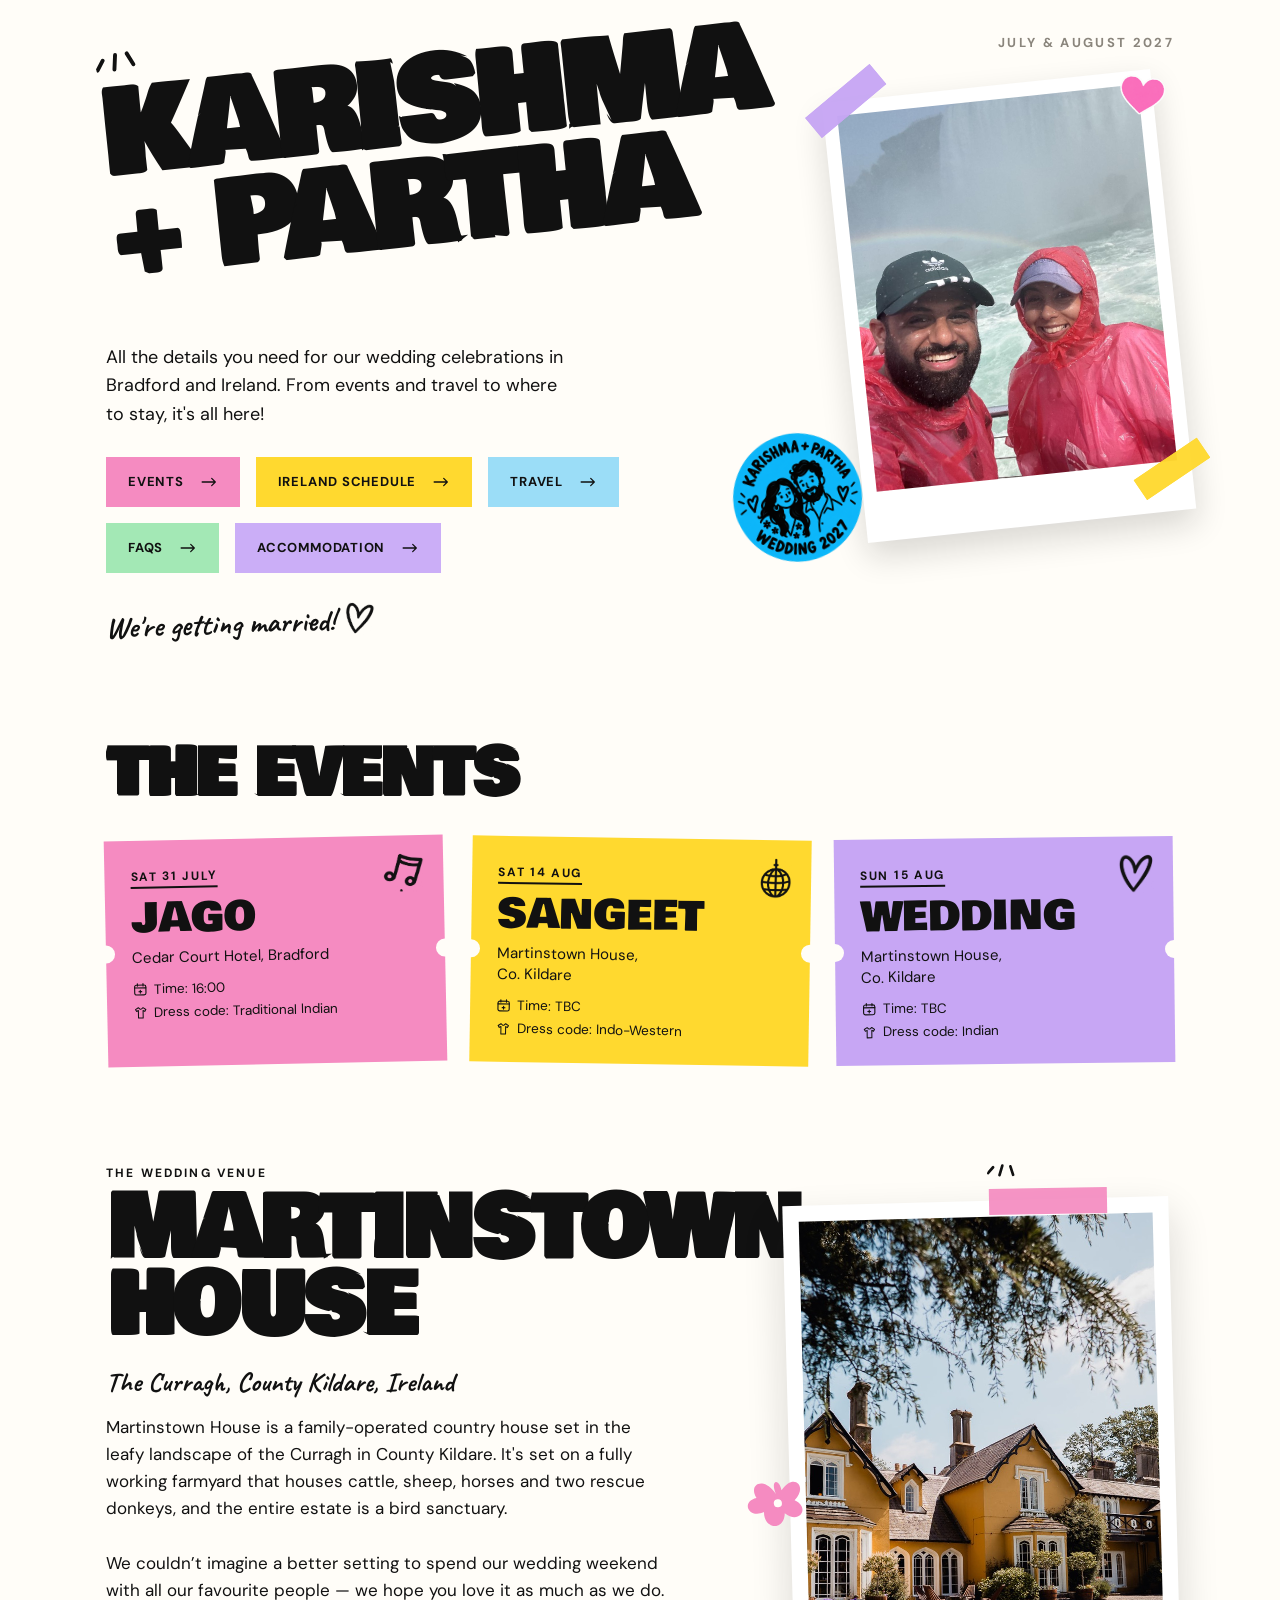
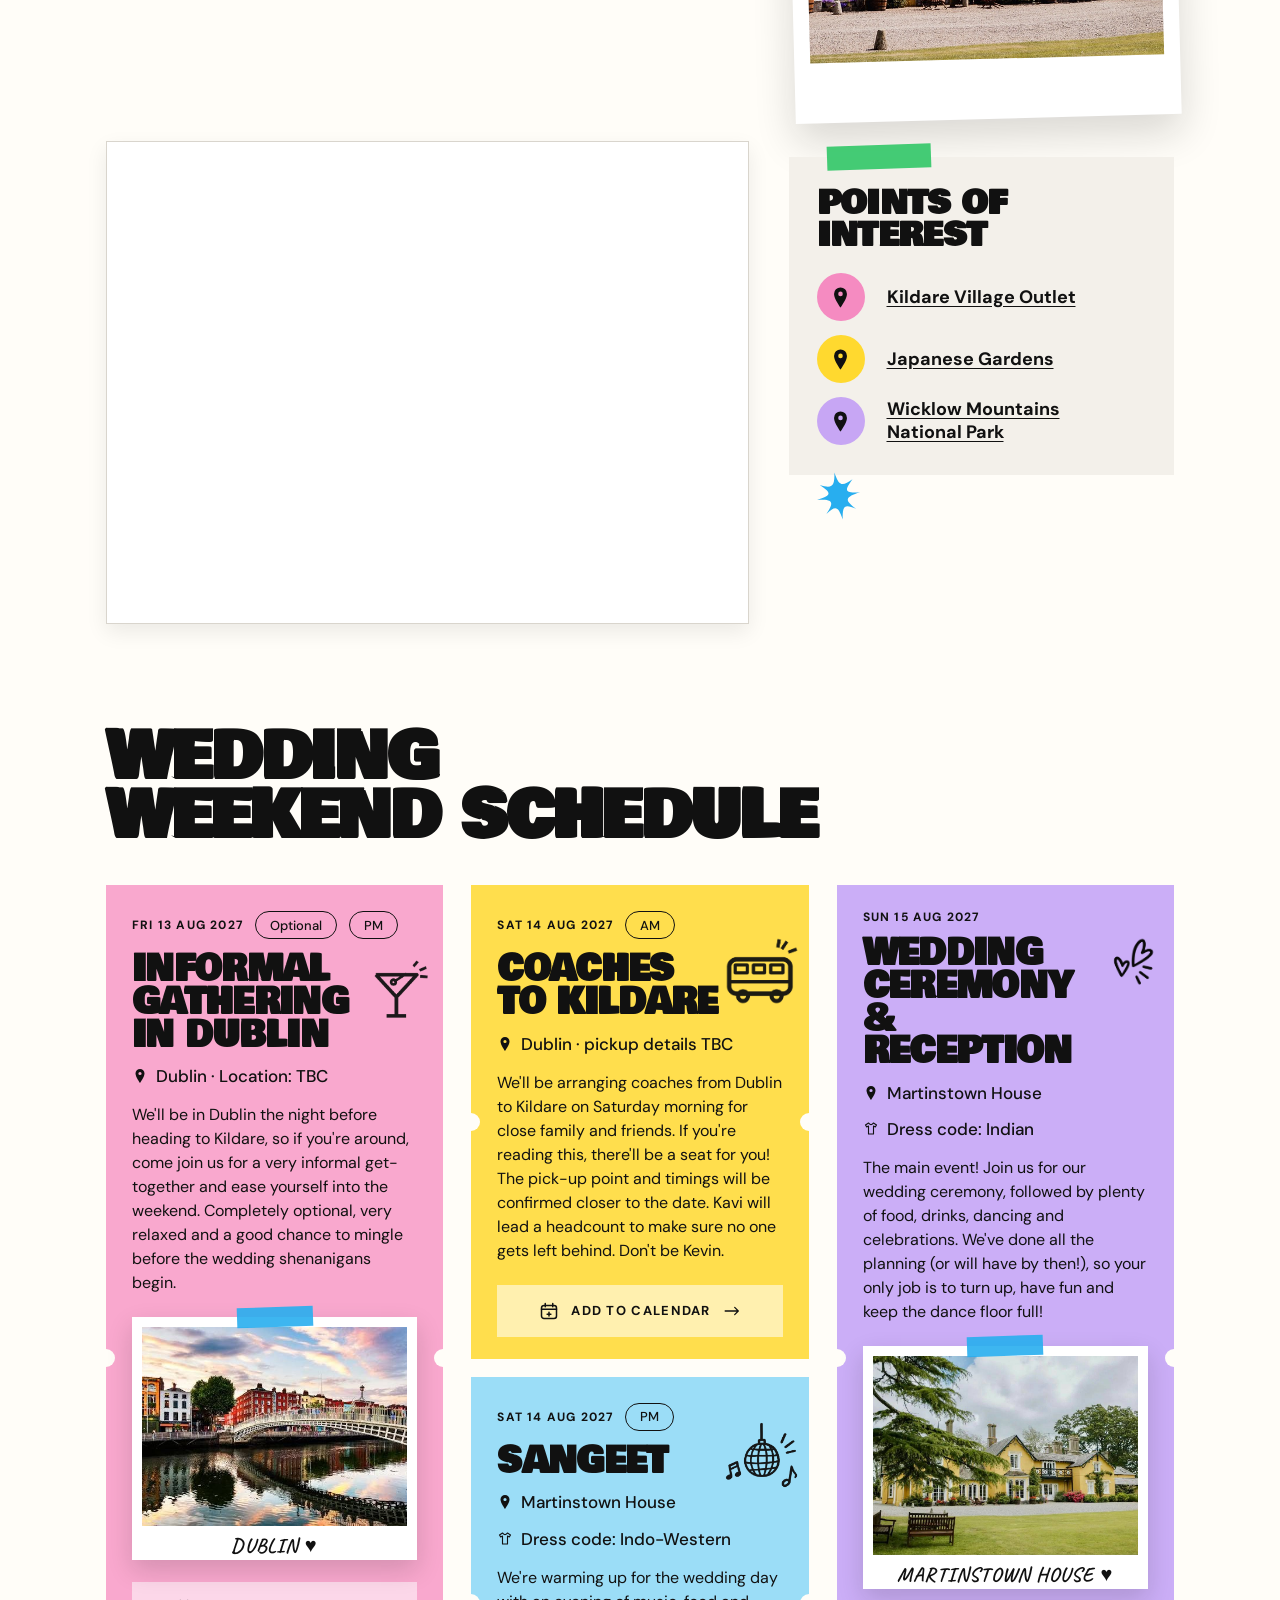
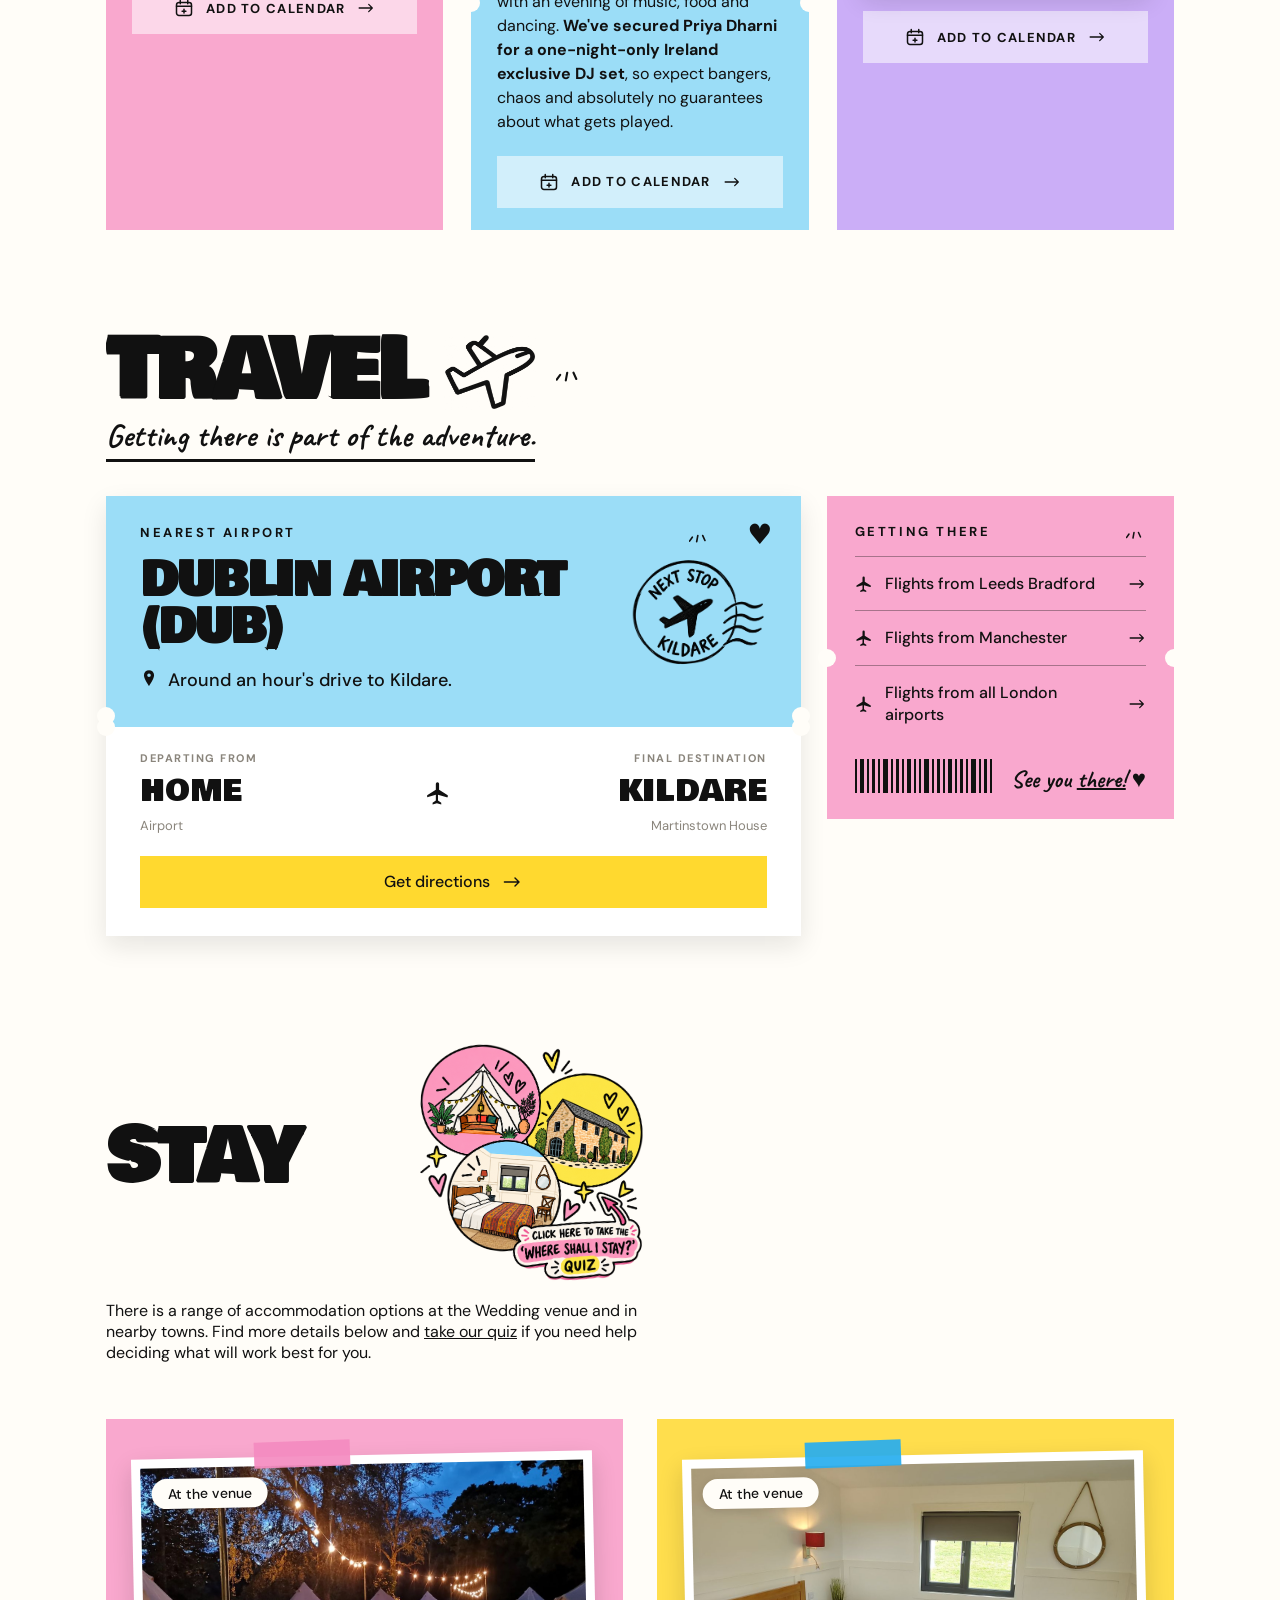
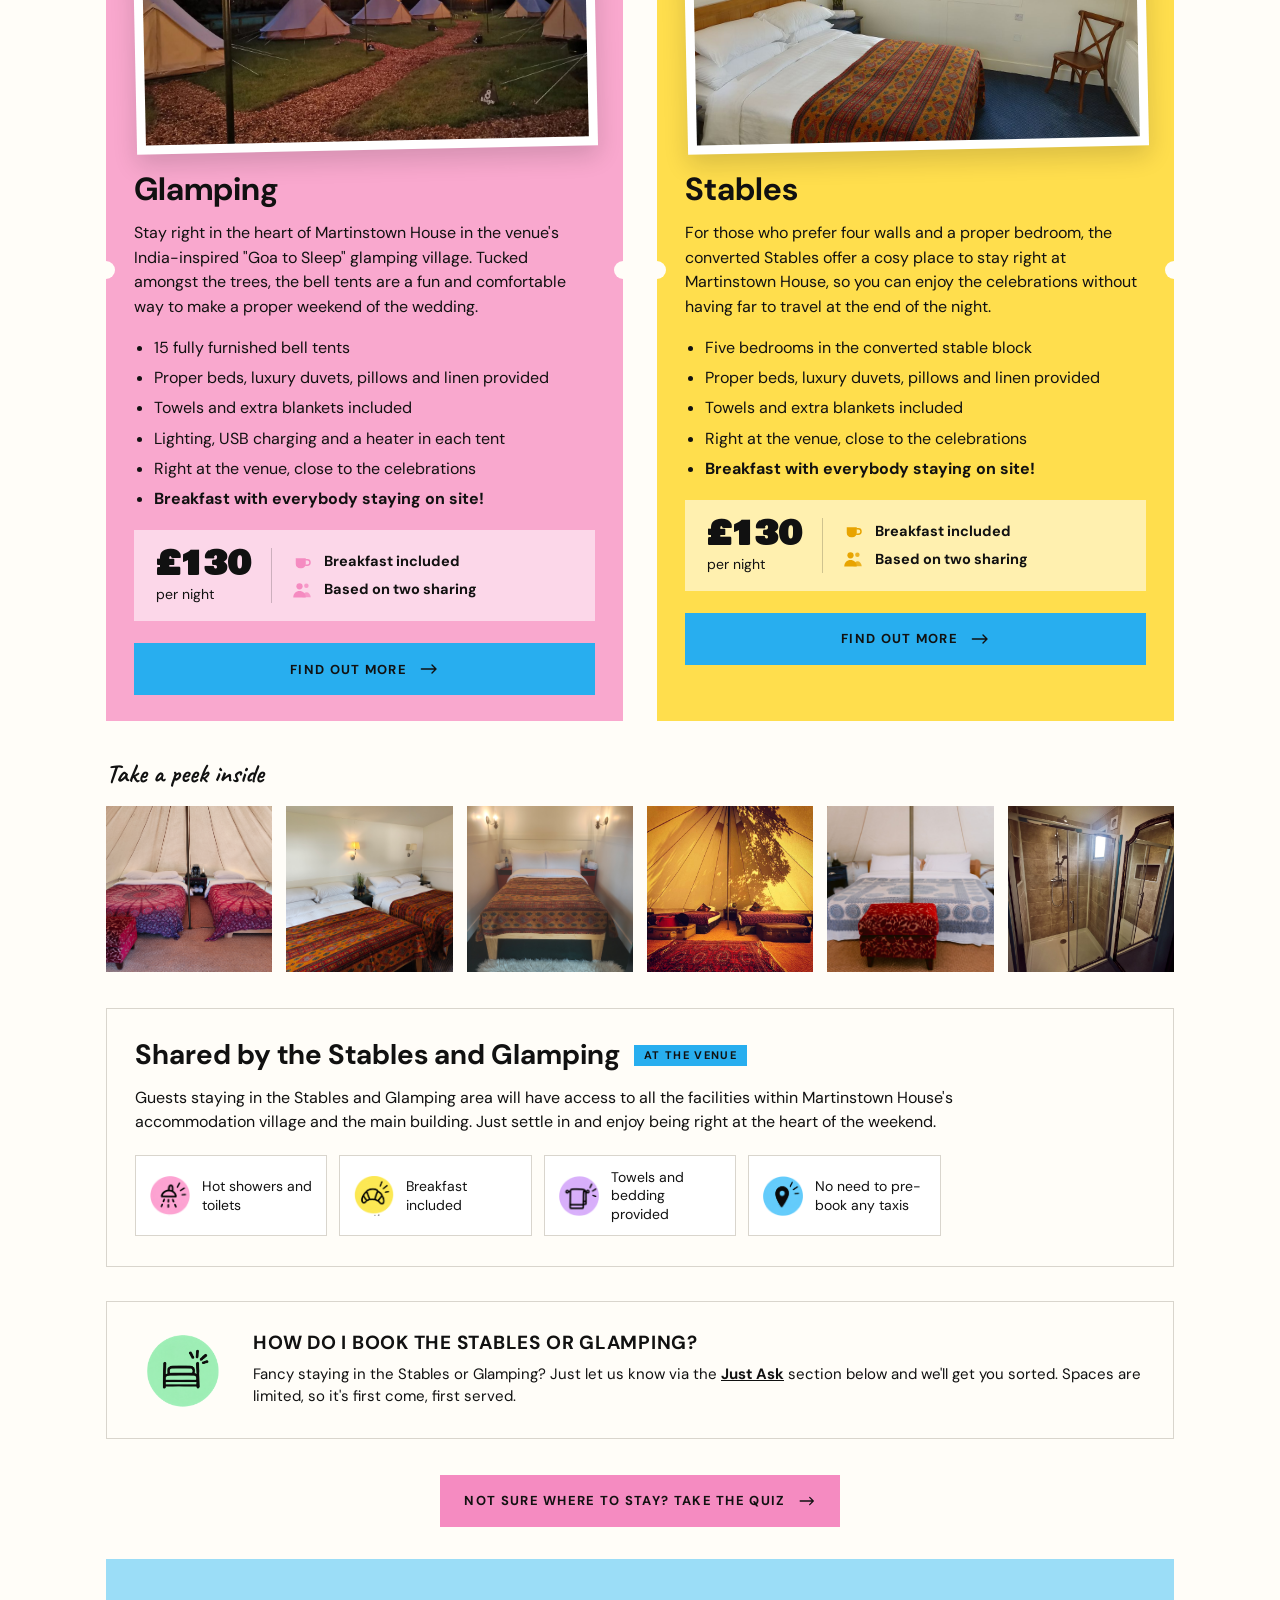
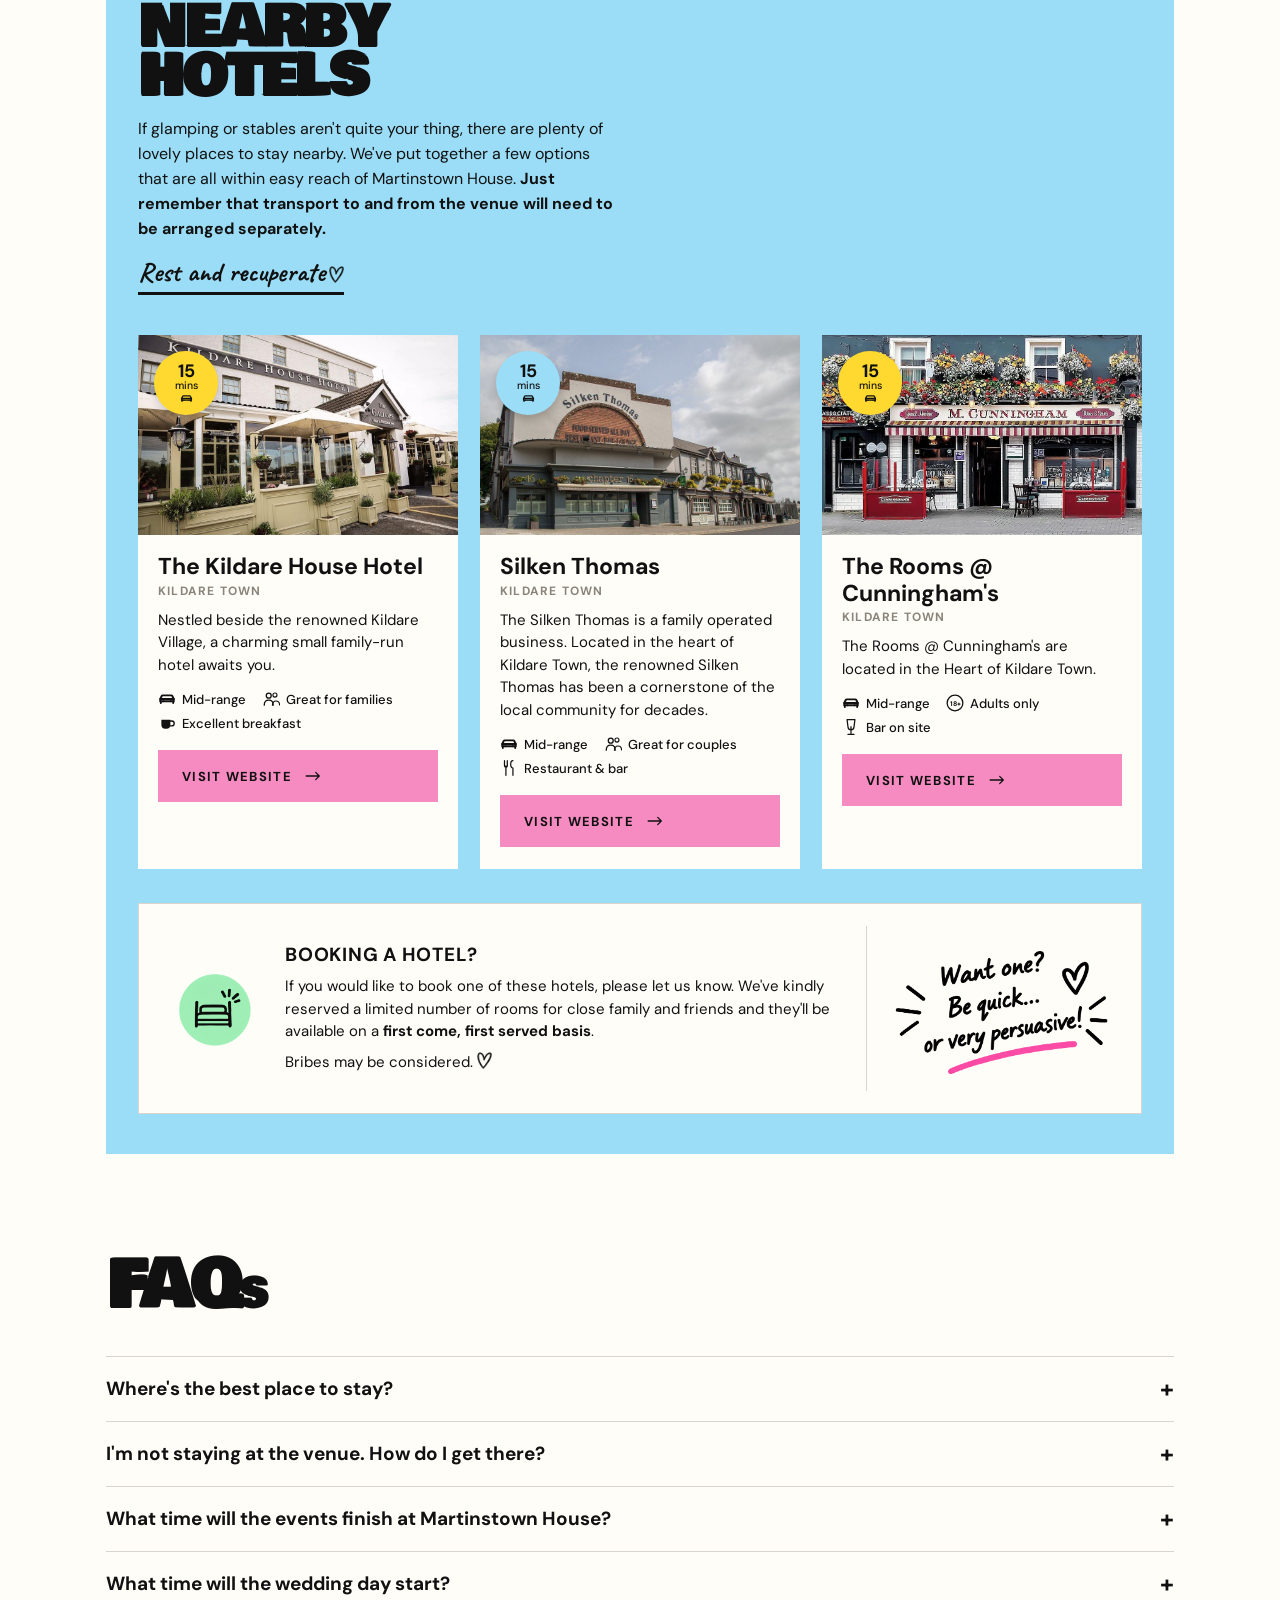
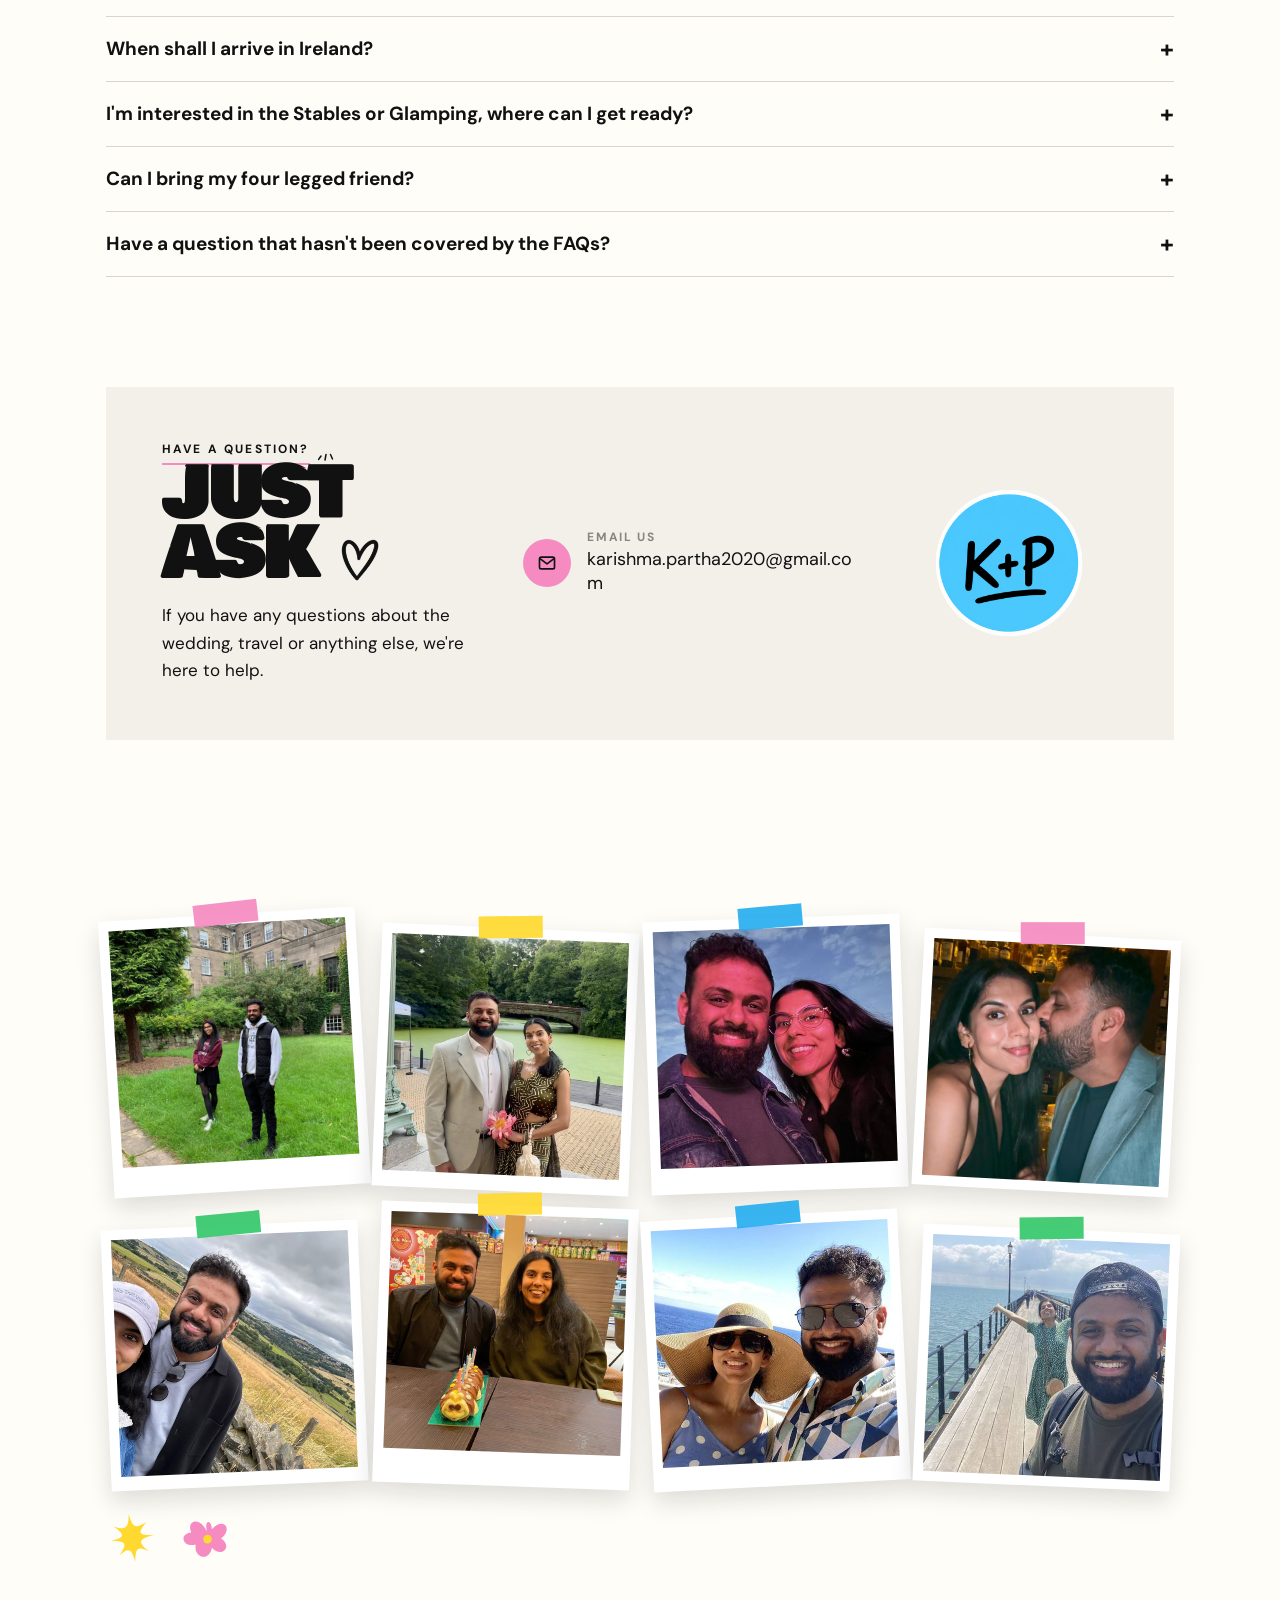
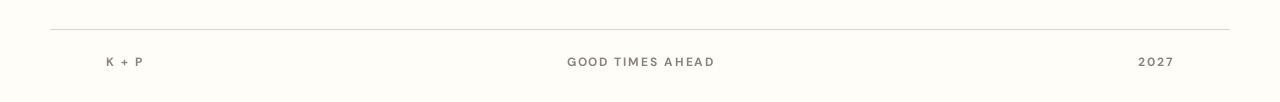
==== index.html @ d61ad1bf "Enlarge back-to-top button Co-Authored-By: Claude Sonnet 5 <noreply@anthropic.com> Claude-Session: h" ====
<!DOCTYPE html>
<html lang="en">
<head>
<meta charset="utf-8">
<meta name="viewport" content="width=device-width, initial-scale=1">
<meta name="format-detection" content="telephone=no, date=no, address=no, email=no, url=no">
<title>Karishma + Partha — Wedding</title>
<meta name="description" content="All the details you need for our wedding celebrations in Bradford and Ireland. From events and travel to where to stay, it's all here!">
<meta property="og:type" content="website">
<meta property="og:url" content="https://karishmapartha.wedding/">
<meta property="og:title" content="Karishma + Partha — Wedding">
<meta property="og:description" content="All the details you need for our wedding celebrations in Bradford and Ireland. From events and travel to where to stay, it's all here!">
<meta property="og:image" content="https://karishmapartha.wedding/icons/couple-badge.png">
<meta name="twitter:card" content="summary_large_image">
<meta name="twitter:title" content="Karishma + Partha — Wedding">
<meta name="twitter:description" content="All the details you need for our wedding celebrations in Bradford and Ireland. From events and travel to where to stay, it's all here!">
<meta name="twitter:image" content="https://karishmapartha.wedding/icons/couple-badge.png">
<link rel="icon" href="icons/favicon.ico" sizes="any">
<link rel="icon" type="image/png" sizes="16x16" href="icons/favicon-16.png">
<link rel="icon" type="image/png" sizes="32x32" href="icons/favicon-32.png">
<link rel="icon" type="image/png" sizes="48x48" href="icons/favicon-48.png">
<link rel="icon" type="image/png" sizes="192x192" href="icons/favicon-192.png">
<link rel="apple-touch-icon" sizes="180x180" href="icons/apple-touch-icon.png">
<link rel="preconnect" href="https://fonts.googleapis.com">
<link rel="preconnect" href="https://fonts.gstatic.com" crossorigin>
<link href="https://fonts.googleapis.com/css2?family=Bowlby+One&family=DM+Sans:opsz,wght@9..40,400;9..40,500;9..40,700&family=Caveat:wght@600;700&display=swap" rel="stylesheet">
<link rel="stylesheet" href="styles.css?v=75">
</head>
<body>

<!-- reusable icon sprite -->
<svg style="position:absolute;width:0;height:0;overflow:hidden" aria-hidden="true">
  <symbol id="icon-arrow" viewBox="0 0 100 100">
    <path d="M12 50H84M65 30L85 50L65 70" fill="none" stroke="currentColor" stroke-width="7" stroke-linecap="round" stroke-linejoin="round"/>
  </symbol>
  <symbol id="icon-starburst" viewBox="0 0 100 100">
    <path d="M50 4C54 29 58 35 82 23C62 42 62 47 92 50C62 54 59 59 79 80C58 66 54 70 50 96C46 70 42 66 21 80C41 59 38 54 8 50C38 47 38 42 18 23C42 35 46 29 50 4Z" fill="currentColor"/>
  </symbol>
  <symbol id="icon-flower" viewBox="0 0 100 100">
    <path d="M50 38C36 9 11 18 21 40C-3 42 5 69 29 62C25 88 55 94 59 68C78 88 98 65 76 51C99 33 80 10 59 34C58 15 44 16 50 38Z" fill="currentColor"/>
  </symbol>
  <symbol id="icon-pin" viewBox="0 0 32 32">
    <path d="M16 2a9 9 0 0 0-9 9c0 6.6 9 19 9 19s9-12.4 9-19a9 9 0 0 0-9-9zm0 12.2a3.2 3.2 0 1 1 0-6.4 3.2 3.2 0 0 1 0 6.4z" fill="currentColor"/>
  </symbol>
  <symbol id="icon-calendar" viewBox="0 0 32 32">
    <rect x="4" y="7" width="24" height="21" rx="4" fill="none" stroke="currentColor" stroke-width="2.4" stroke-linecap="round"/>
    <path d="M4 13h24M10 4v5M22 4v5M16 18v6M13 21h6" fill="none" stroke="currentColor" stroke-width="2.4" stroke-linecap="round"/>
  </symbol>
  <symbol id="icon-plane-lines" viewBox="0 0 40 40">
    <path d="M6 24L1 31M16 21L14 32M25 21L29 30" fill="none" stroke="currentColor" stroke-width="3" stroke-linecap="round"/>
  </symbol>
  <symbol id="icon-plane-solid" viewBox="0 0 24 24">
    <path d="M21 16v-2l-8-5V3.5a1.5 1.5 0 0 0-3 0V9l-8 5v2l8-2.5V19l-3 2v1.5l4-1 4 1V21l-3-2v-5.5l8 2.5z" fill="currentColor"/>
  </symbol>
  <symbol id="icon-car" viewBox="0 0 32 32">
    <path d="M5 20v3M27 20v3" fill="none" stroke="#111" stroke-width="3.4" stroke-linecap="round"/>
    <path d="M4 20v-4l2.6-5.4A2 2 0 0 1 8.4 9.5h15.2a2 2 0 0 1 1.8 1.1L28 16v4z" fill="none" stroke="#111" stroke-width="3.4" stroke-linecap="round" stroke-linejoin="round"/>
    <path d="M4 16h24" fill="none" stroke="#111" stroke-width="3.4" stroke-linecap="round"/>
    <circle cx="9.5" cy="20" r="1.6" fill="#111"/>
    <circle cx="22.5" cy="20" r="1.6" fill="#111"/>
  </symbol>
  <symbol id="icon-people" viewBox="0 0 32 32">
    <circle cx="12" cy="10" r="4.4" fill="none" stroke="currentColor" stroke-width="2.3"/>
    <path d="M4 27c0-5.6 3.4-9 8-9s8 3.4 8 9" fill="none" stroke="currentColor" stroke-width="2.3" stroke-linecap="round"/>
    <circle cx="23" cy="9" r="3.6" fill="none" stroke="currentColor" stroke-width="2"/>
    <path d="M18.5 27c.3-4.6 2.6-7.4 6.3-7.4S31 22 31.2 26.4" fill="none" stroke="currentColor" stroke-width="2" stroke-linecap="round"/>
  </symbol>
  <symbol id="icon-glass" viewBox="0 0 32 32">
    <path d="M9 3h14l-1.6 12.4a5.4 5.4 0 0 1-10.8 0L9 3z" fill="none" stroke="currentColor" stroke-width="2.2" stroke-linejoin="round"/>
    <path d="M16 15.5V27M10.5 29h11" fill="none" stroke="currentColor" stroke-width="2.2" stroke-linecap="round"/>
  </symbol>
  <symbol id="icon-fork" viewBox="0 0 32 32">
    <path d="M8 3v9a2.5 2.5 0 0 0 5 0V3M10.5 12v17" fill="none" stroke="currentColor" stroke-width="2.2" stroke-linecap="round" stroke-linejoin="round"/>
    <path d="M23 3c-2.2 0-4 2.6-4 6.5S20.8 16 23 16v13" fill="none" stroke="currentColor" stroke-width="2.2" stroke-linecap="round" stroke-linejoin="round"/>
  </symbol>
  <symbol id="icon-golf" viewBox="0 0 32 32">
    <path d="M9 29V3" fill="none" stroke="currentColor" stroke-width="2.3" stroke-linecap="round"/>
    <path d="M9 4l13 5.5L9 15V4z" fill="currentColor"/>
    <ellipse cx="9" cy="29" rx="7" ry="2" fill="none" stroke="currentColor" stroke-width="2"/>
  </symbol>
  <symbol id="icon-shirt" viewBox="0 0 32 32">
    <path d="M11 4L5 8l2.4 4L11 10v16h10V10l3.6 2L27 8l-6-4-3 2.6a4 4 0 0 1-4 0L11 4z" fill="none" stroke="currentColor" stroke-width="2.2" stroke-linejoin="round" stroke-linecap="round"/>
  </symbol>
  <symbol id="icon-adults" viewBox="0 0 32 32">
    <circle cx="16" cy="16" r="14" fill="none" stroke="currentColor" stroke-width="2.3"/>
    <text x="16" y="21" font-family="DM Sans, Arial, sans-serif" font-size="12" font-weight="700" text-anchor="middle" fill="currentColor">18+</text>
  </symbol>
  <symbol id="icon-coffee-fill" viewBox="0 0 32 32">
    <path d="M6 10h16v9a7 7 0 0 1-7 7h-2a7 7 0 0 1-7-7v-9z" fill="currentColor"/>
    <path d="M22 12.5h2.5a4.3 4.3 0 0 1 0 8.6H22" fill="none" stroke="currentColor" stroke-width="2.4" stroke-linecap="round"/>
  </symbol>
  <symbol id="icon-people-fill" viewBox="0 0 32 32">
    <circle cx="12" cy="10" r="5" fill="currentColor"/>
    <path d="M2 28c0-6.6 4.5-10.5 10-10.5s10 3.9 10 10.5" fill="currentColor"/>
    <circle cx="23" cy="9" r="3.6" fill="currentColor" opacity=".8"/>
    <path d="M17 27.5c.4-5 3-8 6.3-8s6.2 3.3 6.7 8" fill="currentColor" opacity=".8"/>
  </symbol>
  <symbol id="icon-mail" viewBox="0 0 24 24">
    <rect x="3" y="5" width="18" height="14" rx="2" fill="none" stroke="currentColor" stroke-width="2" stroke-linecap="round" stroke-linejoin="round"/>
    <path d="M4 7l8 6 8-6" fill="none" stroke="currentColor" stroke-width="2" stroke-linecap="round" stroke-linejoin="round"/>
  </symbol>
  <symbol id="icon-phone" viewBox="0 0 24 24">
    <path d="M22 16.92v3a2 2 0 0 1-2.18 2 19.79 19.79 0 0 1-8.63-3.07 19.5 19.5 0 0 1-6-6 19.79 19.79 0 0 1-3.07-8.67A2 2 0 0 1 4.11 2h3a2 2 0 0 1 2 1.72c.127.96.361 1.903.7 2.81a2 2 0 0 1-.45 2.11L8.09 9.91a16 16 0 0 0 6 6l1.27-1.27a2 2 0 0 1 2.11-.45c.907.339 1.85.573 2.81.7A2 2 0 0 1 22 16.92z" fill="none" stroke="currentColor" stroke-width="2" stroke-linecap="round" stroke-linejoin="round"/>
  </symbol>
  <symbol id="icon-chat" viewBox="0 0 24 24">
    <path d="M21 11.5a8.38 8.38 0 0 1-.9 3.8 8.5 8.5 0 0 1-7.6 4.7 8.38 8.38 0 0 1-3.8-.9L3 21l1.9-5.7a8.38 8.38 0 0 1-.9-3.8 8.5 8.5 0 0 1 4.7-7.6 8.38 8.38 0 0 1 3.8-.9h.5a8.48 8.48 0 0 1 8 8v.5z" fill="none" stroke="currentColor" stroke-width="2" stroke-linecap="round" stroke-linejoin="round"/>
    <circle cx="8" cy="12" r="1" fill="currentColor"/><circle cx="12" cy="12" r="1" fill="currentColor"/><circle cx="16" cy="12" r="1" fill="currentColor"/>
  </symbol>
</svg>

<div class="top-band">JULY &amp; AUGUST 2027</div>

<!-- ===================== HERO ===================== -->
<header class="section hero">
  <div class="hero__grid">
    <div class="hero__intro">
      <div class="hero__title-wrap">
        <svg class="hero__burst" width="44" height="44" aria-hidden="true"><use href="#icon-plane-lines"/></svg>
        <h1 class="hero__title">Karishma<br>+ Partha</h1>
      </div>
      <p class="hero__lede">All the details you need for our wedding celebrations in Bradford and Ireland. From events and travel to where to stay, it's all here!</p>

      <nav class="hero__nav" aria-label="Section links">
        <a href="#events" class="hero__nav-btn hero__nav-btn--events">Events <svg class="icon-arrow" width="18" height="18" aria-hidden="true"><use href="#icon-arrow"/></svg></a>
        <a href="#schedule" class="hero__nav-btn hero__nav-btn--schedule">Ireland schedule <svg class="icon-arrow" width="18" height="18" aria-hidden="true"><use href="#icon-arrow"/></svg></a>
        <a href="#travel" class="hero__nav-btn hero__nav-btn--travel">Travel <svg class="icon-arrow" width="18" height="18" aria-hidden="true"><use href="#icon-arrow"/></svg></a>
        <a href="#faqs" class="hero__nav-btn hero__nav-btn--faqs">FAQs <svg class="icon-arrow" width="18" height="18" aria-hidden="true"><use href="#icon-arrow"/></svg></a>
        <a href="#stay" class="hero__nav-btn hero__nav-btn--stay">Accommodation <svg class="icon-arrow" width="18" height="18" aria-hidden="true"><use href="#icon-arrow"/></svg></a>
      </nav>

      <div class="hero__tag-row">
        <span class="hand hero__tag">We're getting married!</span>
        <img class="hero__tag-heart" src="icons/heart.png" alt="" aria-hidden="true">
      </div>
    </div>

    <div class="hero__photo">
      <img class="hero__heart" src="icons/pinkheart.png" alt="" aria-hidden="true">
      <div class="polaroid polaroid--hero">
        <span class="tape tape--hero-1" aria-hidden="true"></span>
        <span class="tape tape--hero-2" aria-hidden="true"></span>
        <img class="polaroid--hero__photo" src="images/hero-couple.jpg?v=2" alt="Karishma and Partha">
      </div>
      <img class="hero__badge" src="icons/couple-badge.png" alt="" aria-hidden="true">
    </div>
  </div>
</header>

<!-- ===================== THE EVENTS ===================== -->
<section class="section events" id="events">
  <div class="events__head">
    <h2 class="events__title">The events</h2>
  </div>

  <div class="ticket-row">
    <div class="ticket ticket--pink">
      <div class="ticket__date">Sat 31 July</div>
      <img class="ticket__icon" src="icons/note.png" alt="" aria-hidden="true" style="width:40px;height:38px">
      <div class="ticket__name">Jago</div>
      <div class="ticket__place-row">
        <span class="ticket__place">Cedar Court Hotel, Bradford</span>
      </div>
      <div class="ticket__details">
        <div class="ticket__detail"><svg width="15" height="15" aria-hidden="true"><use href="#icon-calendar"/></svg>Time: 16:00</div>
        <div class="ticket__detail"><svg width="15" height="15" aria-hidden="true"><use href="#icon-shirt"/></svg>Dress code: Traditional Indian</div>
      </div>
    </div>

    <div class="ticket ticket--yellow">
      <div class="ticket__date">Sat 14 Aug</div>
      <img class="ticket__icon" src="icons/disco.png" alt="" aria-hidden="true" style="width:31px;height:40px">
      <div class="ticket__name">Sangeet</div>
      <div class="ticket__place-row">
        <span class="ticket__place">Martinstown House,<br>Co. Kildare</span>
      </div>
      <div class="ticket__details">
        <div class="ticket__detail"><svg width="15" height="15" aria-hidden="true"><use href="#icon-calendar"/></svg>Time: TBC</div>
        <div class="ticket__detail"><svg width="15" height="15" aria-hidden="true"><use href="#icon-shirt"/></svg>Dress code: Indo-Western</div>
      </div>
    </div>

    <div class="ticket ticket--purple">
      <div class="ticket__date">Sun 15 Aug</div>
      <img class="ticket__icon" src="icons/heart.png" alt="" aria-hidden="true" style="width:34px;height:38px">
      <div class="ticket__name">Wedding</div>
      <div class="ticket__place-row">
        <span class="ticket__place">Martinstown House,<br>Co. Kildare</span>
      </div>
      <div class="ticket__details">
        <div class="ticket__detail"><svg width="15" height="15" aria-hidden="true"><use href="#icon-calendar"/></svg>Time: TBC</div>
        <div class="ticket__detail"><svg width="15" height="15" aria-hidden="true"><use href="#icon-shirt"/></svg>Dress code: Indian</div>
      </div>
    </div>
  </div>
</section>

<!-- ===================== THE WEDDING VENUE ===================== -->
<section class="section venue">
  <div class="venue__grid">
    <div>
      <div class="eyebrow" style="color:var(--ink)">The wedding venue</div>
      <div class="venue__title-wrap">
        <h2 class="venue__title">Martinstown<br>House</h2>
        <svg class="venue__title-flower" width="38" height="38" aria-hidden="true"><use href="#icon-flower"/></svg>
      </div>
      <p class="hand venue__meta">The Curragh, County Kildare, Ireland</p>
      <p class="venue__copy">Martinstown House is a family-operated country house set in the leafy landscape of the Curragh in County Kildare. It's set on a fully working farmyard that houses cattle, sheep, horses and two rescue donkeys, and the entire estate is a bird sanctuary.<br><br>We couldn’t imagine a better setting to spend our wedding weekend with all our favourite people — we hope you love it as much as we do.</p>

    </div>

    <div class="venue__photo-wrap">
      <div class="venue__photo-tape" aria-hidden="true"></div>
      <div class="venue__photo-frame">
        <img class="venue__photo" src="images/martinstown-house.jpeg" alt="Martinstown House exterior">
      </div>
      <span class="venue__starburst" aria-hidden="true"><svg width="110" height="110" viewBox="0 0 100 100" style="display:block"><path d="M50 38C36 9 11 18 21 40C-3 42 5 69 29 62C25 88 55 94 59 68C78 88 98 65 76 51C99 33 80 10 59 34C58 15 44 16 50 38Z" fill="currentColor"/><circle cx="51" cy="52" r="8" fill="#FFFDF8" stroke="currentColor" stroke-width="4"/></svg></span>
      <svg class="venue__sparks" width="36" height="36" aria-hidden="true"><use href="#icon-plane-lines"/></svg>
    </div>
  </div>

  <div class="venue__grid" style="margin-top:0">
    <div>
      <div class="venue__map">
        <iframe class="venue__map-frame" src="https://www.google.com/maps/embed?pb=!1m18!1m12!1m3!1d2395.151962327751!2d-6.8219802000000005!3d53.1074638!2m3!1f0!2f0!3f0!3m2!1i1024!2i768!4f13.1!3m3!1m2!1s0x485d7dd6881ced21%3A0x272b61d124017fb0!2sMartinstown%20House!5e0!3m2!1sen!2suk!4v1788895756223!5m2!1sen!2suk" allowfullscreen loading="lazy" referrerpolicy="strict-origin-when-cross-origin" title="Martinstown House on Google Maps"></iframe>
      </div>
    </div>

    <div class="poi">
      <div class="poi__tape" aria-hidden="true"></div>
      <div class="poi__panel">
        <div class="poi__title-row">
          <h3 class="poi__title">Points of interest</h3>
        </div>
        <div class="poi__list">
          <div class="poi__row">
            <span class="poi__dot" style="background:var(--pink)"><svg width="23" height="23" aria-hidden="true"><use href="#icon-pin"/></svg></span>
            <a class="poi__place" href="https://www.thebicestercollection.com/kildare-village/en/" target="_blank" rel="noopener">Kildare Village Outlet</a>
          </div>
          <div class="poi__row">
            <span class="poi__dot" style="background:var(--yellow)"><svg width="23" height="23" aria-hidden="true"><use href="#icon-pin"/></svg></span>
            <a class="poi__place" href="https://www.irishtourism.com/national-stud-and-japanese-gardens" target="_blank" rel="noopener">Japanese Gardens</a>
          </div>
          <div class="poi__row">
            <span class="poi__dot" style="background:var(--purple)"><svg width="23" height="23" aria-hidden="true"><use href="#icon-pin"/></svg></span>
            <a class="poi__place" href="https://www.nationalparks.ie/wicklow/" target="_blank" rel="noopener">Wicklow Mountains National Park</a>
          </div>
        </div>
      </div>
      <span class="poi__starburst" aria-hidden="true"><svg width="52" height="52" aria-hidden="true"><use href="#icon-starburst"/></svg></span>
    </div>
  </div>
</section>

<!-- ===================== WEDDING WEEKEND SCHEDULE ===================== -->
<section class="section schedule" id="schedule">
  <div class="schedule__grid">
    <div>
      <h2 class="schedule__title">Wedding<br>weekend schedule</h2>
    </div>
  </div>

  <div class="schedule-cards">
    <div class="schedule-card schedule-card--dublin">
      <img class="schedule-card__icon" src="icons/ws-cocktail-t.png" alt="" aria-hidden="true" style="top:74px;right:14px;width:56px;height:60px">
      <div class="schedule-card__head">
        <span class="schedule-card__date">Fri 13 Aug 2027</span>
        <span class="schedule-card__pill">Optional</span><span class="schedule-card__pill">PM</span>
      </div>
      <h3 class="schedule-card__title">Informal gathering in Dublin</h3>
      <div class="schedule-card__place"><svg width="16" height="16" aria-hidden="true"><use href="#icon-pin"/></svg>Dublin · Location: TBC</div>
      <p class="schedule-card__copy">We'll be in Dublin the night before heading to Kildare, so if you're around, come join us for a very informal get-together and ease yourself into the weekend. Completely optional, very relaxed and a good chance to mingle before the wedding shenanigans begin.</p>
      <div class="schedule-card__photo">
        <div class="schedule-card__photo-tape" aria-hidden="true"></div>
        <img class="venue-photo" src="images/dublin.jpg" alt="Ha'penny Bridge, Dublin">
        <div class="schedule-card__photo-caption">Dublin ♥︎</div>
      </div>
      <a href="ics/dublin-gathering.ics" class="btn btn--ghost btn--block"><svg width="20" height="20" aria-hidden="true"><use href="#icon-calendar"/></svg>Add to calendar <svg class="icon-arrow" width="18" height="18" aria-hidden="true"><use href="#icon-arrow"/></svg></a>
    </div>

    <div style="display:grid;gap:18px">
      <div class="schedule-card schedule-card--coach">
        <img class="schedule-card__icon" src="icons/ws-bus-t.png" alt="" aria-hidden="true" style="top:52px;right:10px;width:74px;height:68px">
        <div class="schedule-card__head">
          <span class="schedule-card__date">Sat 14 Aug 2027</span>
          <span class="schedule-card__pill">AM</span>
        </div>
        <h3 class="schedule-card__title">Coaches to Kildare</h3>
        <div class="schedule-card__place"><svg width="16" height="16" aria-hidden="true"><use href="#icon-pin"/></svg>Dublin · pickup details TBC</div>
        <p class="schedule-card__copy">We'll be arranging coaches from Dublin to Kildare on Saturday morning for close family and friends. If you're reading this, there'll be a seat for you! The pick-up point and timings will be confirmed closer to the date. Kavi will lead a headcount to make sure no one gets left behind. Don't be Kevin.</p>
        <a href="ics/coaches-to-kildare.ics" class="btn btn--ghost btn--block"><svg width="20" height="20" aria-hidden="true"><use href="#icon-calendar"/></svg>Add to calendar <svg class="icon-arrow" width="18" height="18" aria-hidden="true"><use href="#icon-arrow"/></svg></a>
      </div>

      <div class="schedule-card schedule-card--sangeet">
        <img class="schedule-card__icon" src="icons/ws-disco-t.png" alt="" aria-hidden="true" style="top:44px;right:10px;width:75px;height:68px">
        <div class="schedule-card__head">
          <span class="schedule-card__date">Sat 14 Aug 2027</span>
          <span class="schedule-card__pill">PM</span>
        </div>
        <h3 class="schedule-card__title">Sangeet</h3>
        <div class="schedule-card__place"><svg width="16" height="16" aria-hidden="true"><use href="#icon-pin"/></svg>Martinstown House</div>
        <div class="schedule-card__place"><svg width="16" height="16" aria-hidden="true"><use href="#icon-shirt"/></svg>Dress code: Indo-Western</div>
        <p class="schedule-card__copy">We're warming up for the wedding day with an evening of music, food and dancing. <b>We've secured Priya Dharni for a one-night-only Ireland exclusive DJ set</b>, so expect bangers, chaos and absolutely no guarantees about what gets played.</p>
        <a href="ics/sangeet.ics" class="btn btn--ghost btn--block"><svg width="20" height="20" aria-hidden="true"><use href="#icon-calendar"/></svg>Add to calendar <svg class="icon-arrow" width="18" height="18" aria-hidden="true"><use href="#icon-arrow"/></svg></a>
      </div>
    </div>

    <div class="schedule-card schedule-card--wedding">
      <img class="schedule-card__icon" src="icons/double-hearts.png" alt="" aria-hidden="true" style="top:42px;right:8px;width:66px;height:66px">
      <div class="schedule-card__head">
        <span class="schedule-card__date">Sun 15 Aug 2027</span>
      </div>
      <h3 class="schedule-card__title">Wedding ceremony &amp; reception</h3>
      <div class="schedule-card__place"><svg width="16" height="16" aria-hidden="true"><use href="#icon-pin"/></svg>Martinstown House</div>
      <div class="schedule-card__place"><svg width="16" height="16" aria-hidden="true"><use href="#icon-shirt"/></svg>Dress code: Indian</div>
      <p class="schedule-card__copy">The main event! Join us for our wedding ceremony, followed by plenty of food, drinks, dancing and celebrations. We've done all the planning (or will have by then!), so your only job is to turn up, have fun and keep the dance floor full!</p>
      <div class="schedule-card__photo">
        <div class="schedule-card__photo-tape" aria-hidden="true"></div>
        <img class="venue-photo" src="images/martinstown-house-2.jpeg" alt="Martinstown House">
        <div class="schedule-card__photo-caption">Martinstown House ♥︎</div>
      </div>
      <a href="ics/wedding-reception.ics" class="btn btn--ghost btn--block"><svg width="20" height="20" aria-hidden="true"><use href="#icon-calendar"/></svg>Add to calendar <svg class="icon-arrow" width="18" height="18" aria-hidden="true"><use href="#icon-arrow"/></svg></a>
    </div>
  </div>
</section>

<!-- ===================== TRAVEL ===================== -->
<section class="section travel" id="travel">
  <div class="travel__head-row">
    <h2 class="travel__title">Travel</h2>
    <img class="travel__plane" src="icons/plane.png" alt="">
    <svg class="icon-plane" width="28" height="28" aria-hidden="true"><use href="#icon-plane-lines"/></svg>
  </div>
  <div class="travel__subline hand">Getting there is part of the adventure.</div>

  <div class="travel-tickets">
    <div class="airport-ticket">
      <span class="notch notch--l" aria-hidden="true"></span><span class="notch notch--r" aria-hidden="true"></span>

      <div class="airport-ticket__top">
        <div class="airport-ticket__label">Nearest airport</div>
        <svg class="airport-ticket__lines" width="22" height="22" aria-hidden="true"><use href="#icon-plane-lines"/></svg>
        <span class="airport-ticket__heart" aria-hidden="true">♥︎</span>
        <h3 class="airport-ticket__title">Dublin Airport<br>(DUB)</h3>
        <div class="airport-ticket__meta"><svg width="18" height="18" fill="#111" aria-hidden="true"><use href="#icon-pin"/></svg><span>Around an hour's drive to Kildare.</span></div>
        <img class="airport-ticket__stamp" src="icons/postmark.png" alt="">
      </div>

      <div class="airport-ticket__stub">
        <span class="notch notch--l" aria-hidden="true"></span><span class="notch notch--r" aria-hidden="true"></span>
        <div class="airport-ticket__stub-row">
          <div class="airport-ticket__stub-col">
            <div class="airport-ticket__stub-label">Departing from</div>
            <div class="airport-ticket__stub-code">HOME</div>
            <div class="airport-ticket__stub-caption">Airport</div>
          </div>
          <svg class="airport-ticket__stub-plane" width="26" height="26" aria-hidden="true"><use href="#icon-plane-solid"/></svg>
          <div class="airport-ticket__stub-col airport-ticket__stub-col--right">
            <div class="airport-ticket__stub-label">Final destination</div>
            <div class="airport-ticket__stub-code">Kildare</div>
            <div class="airport-ticket__stub-caption">Martinstown House</div>
          </div>
        </div>
        <a href="https://www.google.com/maps/dir/?api=1&amp;origin=Bradford%2C+UK&amp;destination=Martinstown+House%2C+Co.+Kildare%2C+Ireland&amp;travelmode=driving" target="_blank" rel="noopener" class="btn btn--yellow btn--block airport-ticket__cta" style="justify-content:center">Get directions <svg class="icon-arrow" width="20" height="20" aria-hidden="true"><use href="#icon-arrow"/></svg></a>
      </div>
    </div>

    <div class="flights-ticket">
      <span class="notch notch--l" aria-hidden="true"></span><span class="notch notch--r" aria-hidden="true"></span>
      <div class="flights-ticket__head">
        <span class="flights-ticket__label">Getting there</span>
        <svg class="icon-plane" width="20" height="20" aria-hidden="true"><use href="#icon-plane-lines"/></svg>
      </div>
      <div class="flights-ticket__list">
        <a href="https://www.google.com/travel/flights?q=Flights%20from%20Leeds%20Bradford%20to%20Dublin" target="_blank" rel="noopener" class="flights-ticket__link"><svg width="18" height="18" aria-hidden="true"><use href="#icon-plane-solid"/></svg><span>Flights from Leeds Bradford</span><svg class="icon-arrow" width="18" height="18" aria-hidden="true"><use href="#icon-arrow"/></svg></a>
        <a href="https://www.google.com/travel/flights?q=Flights%20from%20Manchester%20to%20Dublin" target="_blank" rel="noopener" class="flights-ticket__link"><svg width="18" height="18" aria-hidden="true"><use href="#icon-plane-solid"/></svg><span>Flights from Manchester</span><svg class="icon-arrow" width="18" height="18" aria-hidden="true"><use href="#icon-arrow"/></svg></a>
        <a href="https://www.google.com/travel/flights?q=Flights%20from%20London%20to%20Dublin" target="_blank" rel="noopener" class="flights-ticket__link"><svg width="18" height="18" aria-hidden="true"><use href="#icon-plane-solid"/></svg><span>Flights from all London airports</span><svg class="icon-arrow" width="18" height="18" aria-hidden="true"><use href="#icon-arrow"/></svg></a>
      </div>
      <div class="flights-ticket__foot">
        <svg class="flights-ticket__barcode" width="140" height="34" viewBox="0 0 140 34" aria-hidden="true">
          <rect x="0" y="0" width="2" height="34" fill="currentColor"/><rect x="5" y="0" width="4" height="34" fill="currentColor"/><rect x="12" y="0" width="2" height="34" fill="currentColor"/><rect x="17" y="0" width="3" height="34" fill="currentColor"/><rect x="23" y="0" width="2" height="34" fill="currentColor"/><rect x="28" y="0" width="5" height="34" fill="currentColor"/><rect x="36" y="0" width="2" height="34" fill="currentColor"/><rect x="41" y="0" width="3" height="34" fill="currentColor"/><rect x="47" y="0" width="2" height="34" fill="currentColor"/><rect x="52" y="0" width="4" height="34" fill="currentColor"/><rect x="59" y="0" width="2" height="34" fill="currentColor"/><rect x="64" y="0" width="2" height="34" fill="currentColor"/><rect x="69" y="0" width="5" height="34" fill="currentColor"/><rect x="77" y="0" width="2" height="34" fill="currentColor"/><rect x="82" y="0" width="3" height="34" fill="currentColor"/><rect x="88" y="0" width="2" height="34" fill="currentColor"/><rect x="93" y="0" width="4" height="34" fill="currentColor"/><rect x="100" y="0" width="2" height="34" fill="currentColor"/><rect x="105" y="0" width="3" height="34" fill="currentColor"/><rect x="111" y="0" width="2" height="34" fill="currentColor"/><rect x="116" y="0" width="5" height="34" fill="currentColor"/><rect x="124" y="0" width="2" height="34" fill="currentColor"/><rect x="129" y="0" width="3" height="34" fill="currentColor"/><rect x="135" y="0" width="2" height="34" fill="currentColor"/>
        </svg>
        <div class="flights-ticket__note hand">See you <u>there!</u> ♥︎</div>
      </div>
    </div>
  </div>
</section>

<!-- ===================== STAY ===================== -->
<section class="section stay" id="stay">
  <div class="stay__grid">
    <div>
      <div class="stay__head-row">
        <h2 class="stay__title">Stay</h2>
        <a class="stay__accom-badge" href="quiz.html">
          <img class="stay__accom-badge-img" src="images/accom-badge.png" alt="Take our &quot;Where should I stay?&quot; quiz">
        </a>
      </div>
      <p class="stay__intro">There is a range of accommodation options at the Wedding venue and in nearby towns. Find more details below and <a href="quiz.html">take our quiz</a> if you need help deciding what will work best for you.</p>
    </div>
  </div>

  <div class="stay-cards">
    <div class="stay-card stay-card--glamping">
      <div class="stay-card__photo-wrap">
        <div class="stay-card__photo-tape" aria-hidden="true"></div>
        <div class="stay-card__photo">
          <img src="images/glamping.jpg" alt="Glamping bell tents lit up at dusk">
          <span class="stay-card__pill">At the venue</span>
        </div>
      </div>
      <h3 class="stay-card__title">Glamping</h3>
      <p class="stay-card__copy">Stay right in the heart of Martinstown House in the venue's India-inspired "Goa to Sleep" glamping village. Tucked amongst the trees, the bell tents are a fun and comfortable way to make a proper weekend of the wedding.</p>
      <ul class="stay-card__list">
        <li>15 fully furnished bell tents</li>
        <li>Proper beds, luxury duvets, pillows and linen provided</li>
        <li>Towels and extra blankets included</li>
        <li>Lighting, USB charging and a heater in each tent</li>
        <li>Right at the venue, close to the celebrations</li>
        <li><strong>Breakfast with everybody staying on site!</strong></li>
      </ul>
      <div class="stay-card__price-box">
        <div class="stay-card__price-amount"><strong>£130</strong><span>per night</span></div>
        <span class="stay-card__price-divider" aria-hidden="true"></span>
        <div class="stay-card__price-details">
          <div><svg width="20" height="20" aria-hidden="true"><use href="#icon-coffee-fill"/></svg><span>Breakfast included</span></div>
          <div><svg width="20" height="20" aria-hidden="true"><use href="#icon-people-fill"/></svg><span>Based on two sharing</span></div>
        </div>
      </div>
      <a href="https://martinstownhouse.com/wordpress/glamping/" target="_blank" rel="noopener" class="btn btn--blue-fill btn--block stay-card__cta">Find out more <svg class="icon-arrow" width="20" height="20" aria-hidden="true"><use href="#icon-arrow"/></svg></a>
    </div>

    <div class="stay-card stay-card--stables">
      <div class="stay-card__photo-wrap">
        <div class="stay-card__photo-tape" aria-hidden="true"></div>
        <div class="stay-card__photo">
          <img src="images/stables.jpg" alt="Stables bedroom">
          <span class="stay-card__pill">At the venue</span>
        </div>
      </div>
      <h3 class="stay-card__title">Stables</h3>
      <p class="stay-card__copy">For those who prefer four walls and a proper bedroom, the converted Stables offer a cosy place to stay right at Martinstown House, so you can enjoy the celebrations without having far to travel at the end of the night.</p>
      <ul class="stay-card__list">
        <li>Five bedrooms in the converted stable block</li>
        <li>Proper beds, luxury duvets, pillows and linen provided</li>
        <li>Towels and extra blankets included</li>
        <li>Right at the venue, close to the celebrations</li>
        <li><strong>Breakfast with everybody staying on site!</strong></li>
      </ul>
      <div class="stay-card__price-box">
        <div class="stay-card__price-amount"><strong>£130</strong><span>per night</span></div>
        <span class="stay-card__price-divider" aria-hidden="true"></span>
        <div class="stay-card__price-details">
          <div><svg width="20" height="20" aria-hidden="true"><use href="#icon-coffee-fill"/></svg><span>Breakfast included</span></div>
          <div><svg width="20" height="20" aria-hidden="true"><use href="#icon-people-fill"/></svg><span>Based on two sharing</span></div>
        </div>
      </div>
      <a href="https://martinstownhouse.com/wordpress/glamping/" target="_blank" rel="noopener" class="btn btn--blue-fill btn--block stay-card__cta">Find out more <svg class="icon-arrow" width="20" height="20" aria-hidden="true"><use href="#icon-arrow"/></svg></a>
    </div>
  </div>

  <div class="gallery">
    <span class="hand gallery__kicker">Take a peek inside</span>
    <div class="gallery__grid" id="stay-gallery">
      <button type="button" class="gallery__item" data-full="images/photo-gallery-1.jpg" data-alt="Twin beds inside a glamping bell tent, dressed in mandala-print throws"><img src="images/photo-gallery-1.jpg" alt="Twin beds inside a glamping bell tent, dressed in mandala-print throws"></button>
      <button type="button" class="gallery__item" data-full="images/photo-gallery-2.jpg" data-alt="Twin beds in a Stables room with kilim-style bedspreads"><img src="images/photo-gallery-2.jpg" alt="Twin beds in a Stables room with kilim-style bedspreads"></button>
      <button type="button" class="gallery__item" data-full="images/photo-gallery-3.jpg" data-alt="Cosy Stables bedroom with a double bed and sheepskin rug"><img src="images/photo-gallery-3.jpg" alt="Cosy Stables bedroom with a double bed and sheepskin rug"></button>
      <button type="button" class="gallery__item" data-full="images/photo-gallery-4.jpg" data-alt="Glamping bell tent lit up in the evening, dappled light through the canvas"><img src="images/photo-gallery-4.jpg" alt="Glamping bell tent lit up in the evening, dappled light through the canvas"></button>
      <button type="button" class="gallery__item" data-full="images/photo-gallery-5.jpg" data-alt="Double bed inside a glamping bell tent with a blue mandala-print cover"><img src="images/photo-gallery-5.jpg" alt="Double bed inside a glamping bell tent with a blue mandala-print cover"></button>
      <button type="button" class="gallery__item" data-full="images/photo-gallery-6.jpg" data-alt="Ensuite shower room with tiled walls"><img src="images/photo-gallery-6.jpg" alt="Ensuite shower room with tiled walls"></button>
    </div>
  </div>

  <div class="shared-panel">
    <div class="shared-panel__head">
      <h3>Shared by the Stables and Glamping</h3>
      <span class="shared-panel__tag">At the venue</span>
    </div>
    <p class="shared-panel__copy">Guests staying in the Stables and Glamping area will have access to all the facilities within Martinstown House's accommodation village and the main building. Just settle in and enjoy being right at the heart of the weekend.</p>
    <div class="amenities">
      <div class="amenity"><img src="icons/am-showers-c.png" alt=""><span>Hot showers and toilets</span></div>
      <div class="amenity"><img src="icons/am-breakfast-c.png" alt=""><span>Breakfast included</span></div>
      <div class="amenity"><img src="icons/am-towels-c.png" alt=""><span>Towels and bedding provided</span></div>
      <div class="amenity"><img src="icons/am-venue-c.png" alt=""><span>No need to pre-book any taxis</span></div>
    </div>
  </div>

  <div class="rooms-reserved-bar">
    <div class="rooms-reserved-bar__row">
      <img class="rooms-reserved-bar__icon" src="images/house-icon.png" alt="" aria-hidden="true">
      <div class="rooms-reserved-bar__content">
        <div class="rooms-reserved-bar__heading">
          <svg class="rooms-reserved-bar__flourish" width="28" height="28" aria-hidden="true"><use href="#icon-plane-lines"/></svg>
          <h4>How do I book the Stables or Glamping?</h4>
          <svg class="rooms-reserved-bar__flourish rooms-reserved-bar__flourish--right" width="28" height="28" aria-hidden="true"><use href="#icon-plane-lines"/></svg>
        </div>
        <svg class="rooms-reserved-bar__squiggle" width="150" height="14" viewBox="0 0 150 14" aria-hidden="true"><path d="M2 8c12-9 20 7 33 0s20-7 33 0 20 7 33 0 20-7 32 0" fill="none" stroke="#36C86B" stroke-width="4" stroke-linecap="round"/></svg>
        <div class="rooms-reserved-bar__text">
          <p>Fancy staying in the Stables or Glamping? Just let us know via the <a href="#rsvp">Just Ask</a> section below and we'll get you sorted. Spaces are limited, so it's first come, first served.</p>
        </div>
      </div>
    </div>
  </div>

  <div class="hotels__quiz-cta">
    <a href="quiz.html" class="btn btn--pink">Not sure where to stay? Take the quiz <svg class="icon-arrow" width="18" height="18" aria-hidden="true"><use href="#icon-arrow"/></svg></a>
  </div>

  <div class="hotels">
    <div class="hotels__head">
      <div class="hotels__intro">
        <h3 class="hotels__title">Nearby<br>Hotels</h3>
        <p class="hotels__copy">If glamping or stables aren't quite your thing, there are plenty of lovely places to stay nearby. We've put together a few options that are all within easy reach of Martinstown House. <b>Just remember that transport to and from the venue will need to be arranged separately.</b></p>
        <div class="hotels__subline hand">Rest and recuperate<img class="hotels__subline-heart" src="icons/heart.png" alt="" aria-hidden="true"></div>
      </div>
    </div>

    <div class="hotel-cards">
      <div class="hotel-card">
        <div class="hotel-card__photo">
          <img src="images/kildare-house-hotel.jpg" alt="Kildare House Hotel exterior">
          <span class="hotel-card__time" style="background:var(--yellow)">15<b>mins</b><svg width="13" height="13" aria-hidden="true"><use href="#icon-car"/></svg></span>
        </div>
        <div class="hotel-card__body">
          <h4 class="hotel-card__title">The Kildare House Hotel</h4>
          <span class="hotel-card__place">Kildare Town</span>
          <p class="hotel-card__copy">Nestled beside the renowned Kildare Village, a charming small family-run hotel awaits you.</p>
          <div class="hotel-card__tags">
            <span><svg width="18" height="18" aria-hidden="true"><use href="#icon-car"/></svg>Mid-range</span>
            <span><svg width="18" height="18" aria-hidden="true"><use href="#icon-people"/></svg>Great for families</span>
            <span><svg width="18" height="18" aria-hidden="true"><use href="#icon-coffee-fill"/></svg>Excellent breakfast</span>
          </div>
          <a href="https://www.kildarehousehotel.ie/" target="_blank" rel="noopener" class="btn btn--pink btn--block">Visit website <svg class="icon-arrow" width="18" height="18" aria-hidden="true"><use href="#icon-arrow"/></svg></a>
        </div>
      </div>

      <div class="hotel-card">
        <div class="hotel-card__photo">
          <img src="images/silken-thomas.jpg" alt="Silken Thomas exterior">
          <span class="hotel-card__time" style="background:var(--blue-light)">15<b>mins</b><svg width="13" height="13" aria-hidden="true"><use href="#icon-car"/></svg></span>
        </div>
        <div class="hotel-card__body">
          <h4 class="hotel-card__title">Silken Thomas</h4>
          <span class="hotel-card__place">Kildare Town</span>
          <p class="hotel-card__copy">The Silken Thomas is a family operated business. Located in the heart of Kildare Town, the renowned Silken Thomas has been a cornerstone of the local community for decades. </p>
          <div class="hotel-card__tags">
            <span><svg width="18" height="18" aria-hidden="true"><use href="#icon-car"/></svg>Mid-range</span>
            <span><svg width="18" height="18" aria-hidden="true"><use href="#icon-people"/></svg>Great for couples</span>
            <span><svg width="18" height="18" aria-hidden="true"><use href="#icon-fork"/></svg>Restaurant &amp; bar</span>
          </div>
          <a href="https://silkenthomas.com/" target="_blank" rel="noopener" class="btn btn--pink btn--block">Visit website <svg class="icon-arrow" width="18" height="18" aria-hidden="true"><use href="#icon-arrow"/></svg></a>
        </div>
      </div>

      <div class="hotel-card">
        <div class="hotel-card__photo">
          <img src="images/cunninghams.jpg" alt="Cunningham's exterior">
          <span class="hotel-card__time" style="background:var(--yellow)">15<b>mins</b><svg width="13" height="13" aria-hidden="true"><use href="#icon-car"/></svg></span>
        </div>
        <div class="hotel-card__body">
          <h4 class="hotel-card__title">The Rooms @ Cunningham's</h4>
          <span class="hotel-card__place">Kildare Town</span>
          <p class="hotel-card__copy">The Rooms @ Cunningham's are located in the Heart of Kildare Town. </p>
          <div class="hotel-card__tags">
            <span><svg width="18" height="18" aria-hidden="true"><use href="#icon-car"/></svg>Mid-range</span>
            <span><svg width="18" height="18" aria-hidden="true"><use href="#icon-adults"/></svg>Adults only</span>
            <span><svg width="18" height="18" aria-hidden="true"><use href="#icon-glass"/></svg>Bar on site</span>
          </div>
          <a href="https://www.booking.com/Share-k7ScGjP" target="_blank" rel="noopener" class="btn btn--pink btn--block">Visit website <svg class="icon-arrow" width="18" height="18" aria-hidden="true"><use href="#icon-arrow"/></svg></a>
        </div>
      </div>
    </div>

    <div class="rooms-reserved-bar">
      <div class="rooms-reserved-bar__row">
        <img class="rooms-reserved-bar__icon" src="images/house-icon.png" alt="" aria-hidden="true">
        <div class="rooms-reserved-bar__content">
          <div class="rooms-reserved-bar__heading">
            <svg class="rooms-reserved-bar__flourish" width="28" height="28" aria-hidden="true"><use href="#icon-plane-lines"/></svg>
            <h4>Booking a hotel?</h4>
            <svg class="rooms-reserved-bar__flourish rooms-reserved-bar__flourish--right" width="28" height="28" aria-hidden="true"><use href="#icon-plane-lines"/></svg>
          </div>
          <svg class="rooms-reserved-bar__squiggle" width="150" height="14" viewBox="0 0 150 14" aria-hidden="true"><path d="M2 8c12-9 20 7 33 0s20-7 33 0 20 7 33 0 20-7 32 0" fill="none" stroke="#36C86B" stroke-width="4" stroke-linecap="round"/></svg>
          <div class="rooms-reserved-bar__text">
            <p>If you would like to book one of these hotels, please let us know. We've kindly reserved a limited number of rooms for close family and friends and they'll be available on a <strong>first come, first served basis</strong>.</p>
            <p>Bribes may be considered.&nbsp;<img class="rooms-reserved-bar__heart" src="icons/heart.png" alt="" aria-hidden="true"></p>
          </div>
        </div>
      </div>
      <span class="rooms-reserved-bar__divider" aria-hidden="true"></span>
      <img class="rooms-reserved-bar__statement" src="images/cheeky-statement.png" alt="Want one? Be quick... or very persuasive!">
    </div>
  </div>
</section>

<!-- ===================== FAQS ===================== -->
<section class="section faqs" id="faqs">
  <div class="faqs__head">
    <h2 class="faqs__title">FAQ<span class="faqs__title-s">s</span></h2>
  </div>
  <div class="faq-list" id="faq-list"></div>
</section>

<!-- ===================== JUST ASK ===================== -->
<div class="rsvp-wrap" id="rsvp">
  <div class="ask-panel">
    <div class="ask-panel__col ask-panel__col--intro">
      <div class="ask-panel__eyebrow-row">
        <span class="ask-panel__eyebrow">Have a question?</span>
        <svg class="ask-panel__lines" width="20" height="20" aria-hidden="true"><use href="#icon-plane-lines"/></svg>
      </div>
      <div class="ask-panel__title-row">
        <h2 class="ask-panel__title">Just<br>Ask <img class="ask-panel__heart" src="icons/heart.png" alt="" aria-hidden="true"></h2>
        <img class="ask-panel__badge ask-panel__badge--mobile" src="icons/couple-badge.png" alt="Karishma + Partha Wedding 2027">
      </div>
      <p class="ask-panel__copy">If you have any questions about the wedding, travel or anything else, we're here to help.</p>
    </div>

    <div class="ask-panel__col ask-panel__col--methods">
      <div class="ask-panel__method">
        <span class="ask-panel__icon" style="background:var(--pink)"><svg width="20" height="20" aria-hidden="true"><use href="#icon-mail"/></svg></span>
        <div>
          <div class="ask-panel__method-label">Email us</div>
          <div class="ask-panel__method-value"><a href="mailto:karishma.partha2020@gmail.com">karishma.partha2020@gmail.com</a></div>
        </div>
      </div>
    </div>

    <div class="ask-panel__col ask-panel__col--aside">
      <img class="ask-panel__badge ask-panel__badge--desktop" src="icons/favicon-512.png" alt="K+P">
    </div>
  </div>
</div>

<!-- ===================== OUR JOURNEY ===================== -->
<section class="section journey">
  <div class="journey__row">
    <div class="journey__grid">
      <div class="journey__photo">
        <span class="tape" aria-hidden="true"></span>
        <img src="images/journey-6.jpg?v=2" alt="Karishma and Partha on a university visit">
      </div>
      <div class="journey__photo">
        <span class="tape" aria-hidden="true"></span>
        <img src="images/journey-3.jpg?v=2" alt="Karishma and Partha dressed up by a lake">
      </div>
      <div class="journey__photo">
        <span class="tape" aria-hidden="true"></span>
        <img src="images/journey-4.jpg?v=2" alt="Karishma and Partha at sunset">
      </div>
      <div class="journey__photo">
        <span class="tape" aria-hidden="true"></span>
        <img src="images/journey-5.jpg?v=2" alt="Karishma and Partha out for the evening">
      </div>
      <div class="journey__photo">
        <span class="tape" aria-hidden="true"></span>
        <img src="images/journey-7.jpg" alt="Karishma and Partha on a hillside walk">
      </div>
      <div class="journey__photo">
        <span class="tape" aria-hidden="true"></span>
        <img src="images/journey-8.jpg" alt="Karishma and Partha celebrating a birthday">
      </div>
      <div class="journey__photo">
        <span class="tape" aria-hidden="true"></span>
        <img src="images/journey-1.jpg?v=2" alt="Karishma and Partha at the seaside">
      </div>
      <div class="journey__photo">
        <span class="tape" aria-hidden="true"></span>
        <img src="images/journey-2.jpg?v=2" alt="Karishma and Partha on a pier">
      </div>
    </div>
  </div>

  <div class="journey__foot">
    <div class="journey__foot-left" style="display:flex;align-items:center;gap:22px">
      <svg class="starburst" width="52" height="52" aria-hidden="true"><use href="#icon-starburst"/></svg>
      <svg width="54" height="54" viewBox="0 0 100 100" aria-hidden="true" style="color:#F58BC1;display:block"><path d="M50 38C36 9 11 18 21 40C-3 42 5 69 29 62C25 88 55 94 59 68C78 88 98 65 76 51C99 33 80 10 59 34C58 15 44 16 50 38Z" fill="currentColor"/><circle cx="51" cy="52" r="8" fill="#FFD92F"/></svg>
    </div>
  </div>
</section>

<!-- ===================== GALLERY LIGHTBOX ===================== -->
<div class="lightbox" id="lightbox" hidden>
  <button type="button" class="lightbox__close" aria-label="Close">&times;</button>
  <button type="button" class="lightbox__prev" aria-label="Previous photo">&larr;</button>
  <div class="lightbox__stage" id="lightbox-stage"></div>
  <button type="button" class="lightbox__next" aria-label="Next photo">&rarr;</button>
</div>

<!-- ===================== FOOTER ===================== -->
<footer class="site-footer">
  <span>K + P</span><span>Good times ahead</span><span>2027</span>
</footer>

<button type="button" id="back-to-top" class="back-to-top" aria-label="Back to top">
  <img src="images/back-to-top.png" alt="">
</button>

<script src="script.js?v=42"></script>
</body>
</html>
---- styles.css ----
/* ===================================================================
   K + P Wedding — one-page site
   Design system: white canvas, chunky black display type, ticket
   cards, angled taped photos, stickers, handwritten annotations,
   restrained pink / yellow / blue / lilac / green accents.
   =================================================================== */

:root {
  --ink: #111111;
  --cream: #FFFDF8;
  --paper: #F3F0EA;
  --muted: #8a857c;
  --line: #D9D5CD;

  --pink: #F58BC1;
  --pink-light: #F9A8CE;
  --yellow: #FFD92F;
  --yellow-light: #FFDE4D;
  --blue: #28AEEF;
  --blue-light: #9BDDF7;
  --purple: #C7A6F4;
  --purple-light: #CBAEF7;
  --green: #36C86B;
  --green-light: #A3E8B5;
  --green-dark: #1f8a4c;

  --font-display: 'Bowlby One', 'Arial Black', sans-serif;
  --font-body: 'DM Sans', system-ui, sans-serif;
  --font-hand: 'Caveat', cursive;

  --side: 16px;
  --stack: 60px;
  --content-max: 1180px;
}

@media (min-width: 960px) {
  :root {
    --side: 56px;
    --stack: 104px;
  }
}

/* ---------- Reset ---------- */
*, *::before, *::after { box-sizing: border-box; }
html { -webkit-text-size-adjust: 100%; }
body {
  margin: 0;
  background: var(--cream);
  color: var(--ink);
  font-family: var(--font-body);
  overflow-x: hidden;
}
img { max-width: 100%; display: block; }
ul { margin: 0; }
p { margin: 0; }
a { color: inherit; }

/* ---------- Layout helpers ---------- */
.section {
  max-width: var(--content-max);
  margin: 0 auto;
  padding: var(--stack) var(--side) 0;
}
.eyebrow {
  font: 700 11px/1 var(--font-body);
  letter-spacing: .18em;
  text-transform: uppercase;
  color: var(--muted);
}
@media (min-width: 960px) { .eyebrow { font-size: 12px; } }

.hand {
  font-family: var(--font-hand);
  font-weight: 700;
}

.arrow-icon { display: block; }

.divider-underline {
  display: inline-block;
  border-bottom: 3px solid var(--ink);
  padding-bottom: 6px;
}

/* photo placeholder (striped "slot to fill") */
.placeholder {
  background: repeating-linear-gradient(45deg, var(--paper) 0 10px, var(--cream) 10px 20px);
  display: grid;
  font: 10px/1.6 ui-monospace, Menlo, monospace;
  letter-spacing: .1em;
  text-transform: uppercase;
  color: var(--muted);
}
.placeholder--center { place-items: center; text-align: center; }
.placeholder--top-left { align-content: start; justify-items: start; padding: 16px; text-align: left; }
.placeholder--bottom { align-content: end; padding: 14px; }

/* decorative taped strip */
.tape {
  position: absolute;
  width: 72px;
  height: 24px;
  background: var(--cream);
  border: 1px solid var(--line);
  opacity: .96;
}

/* five-petal flower doodle */
.flower { display: block; }

/* buttons */
.btn {
  display: inline-flex;
  align-items: center;
  gap: 12px;
  min-height: 52px;
  padding: 0 24px;
  text-decoration: none;
  color: var(--ink);
  font: 700 13px/1 var(--font-body);
  letter-spacing: .1em;
  text-transform: uppercase;
  border: 0;
}
.btn--pink { background: var(--pink); }
.btn--yellow { background: var(--yellow); font: 500 16px/1 var(--font-body); text-transform: none; letter-spacing: normal; }
.btn--yellow-fill { background: var(--yellow); }
.btn--blue-fill { background: var(--blue); }
.stay-card__cta { justify-content: center; margin-top: 18px; }
@media (min-width: 960px) { .stay-card__cta { margin-top: 22px; } }
.btn--ghost {
  background: rgba(255,255,255,.55);
  justify-content: center;
  margin-top: 18px;
}
@media (min-width: 960px) { .btn--ghost { margin-top: 22px; } }
.btn--block { display: flex; width: 100%; }

/* svg arrow used throughout */
.icon-arrow { color: currentColor; }

/* starburst */
.starburst { display: block; }

/* ---------- Header band ---------- */
.top-band {
  display: flex;
  justify-content: flex-end;
  max-width: var(--content-max);
  margin: 0 auto;
  padding: 22px var(--side) 0;
  font: 700 11px/1 var(--font-body);
  letter-spacing: .18em;
  text-transform: uppercase;
  color: var(--muted);
}
@media (min-width: 960px) { .top-band { font-size: 13px; padding-top: 36px; } }

/* ---------- Hero ---------- */
.hero { padding-top: 40px; overflow: visible; }
@media (min-width: 960px) { .hero { padding-top: 26px; } }

.hero__grid {
  display: grid;
  gap: 30px;
}
@media (min-width: 960px) {
  .hero__grid {
    grid-template-columns: minmax(0, 1.15fr) minmax(0, .85fr);
    gap: 32px;
    align-items: start;
  }
}

.hero__title-wrap { position: relative; display: inline-block; }
.hero__burst {
  position: absolute; top: -38px; left: -10px; z-index: 1;
  width: 36px; height: 36px;
  color: var(--ink); transform: rotate(-8deg);
}
@media (min-width: 960px) { .hero__burst { top: -48px; left: -12px; width: 52px; height: 52px; } }

.hero__title {
  position: relative;
  margin: 0 0 10px;
  font-family: var(--font-display);
  text-transform: uppercase;
  letter-spacing: -.03em;
  line-height: .9;
  font-size: 56px;
  transform: rotate(-6deg);
  transform-origin: left center;
}
@media (min-width: 960px) {
  .hero__title { margin: 14px 0 26px; font-size: clamp(56px, 9vw, 112px); letter-spacing: -.035em; }
}

.hero__lede {
  margin-top: 16px;
  font-size: 16px;
  line-height: 1.6;
  max-width: 460px;
}
@media (min-width: 960px) { .hero__lede { margin-top: 26px; font-size: 18px; } }

.hero__nav {
  margin-top: 22px;
  display: grid;
  grid-template-columns: repeat(2, minmax(0,1fr));
  gap: 12px;
}
.hero__nav a:nth-child(5) { grid-column: 1 / -1; }
@media (min-width: 960px) {
  .hero__nav { margin-top: 28px; display: flex; flex-wrap: wrap; gap: 16px; }
  .hero__nav a:nth-child(5) { grid-column: auto; }
}

.hero__nav-btn {
  display: flex;
  align-items: center;
  justify-content: space-between;
  gap: 16px;
  padding: 14px 18px;
  color: var(--ink);
  text-decoration: none;
  font: 700 13px/1 var(--font-body);
  letter-spacing: .06em;
  text-transform: uppercase;
}
@media (min-width: 960px) { .hero__nav-btn { padding: 16px 22px; } }
.hero__nav-btn--events { background: var(--pink); }
.hero__nav-btn--schedule { background: var(--yellow); }
.hero__nav-btn--travel { background: var(--blue-light); }
.hero__nav-btn--stay { background: var(--purple-light); }
.hero__nav-btn--faqs { background: var(--green-light); }

.hero__tag-row { margin-top: 24px; display: flex; align-items: baseline; gap: 10px; }
@media (min-width: 960px) { .hero__tag-row { margin-top: 30px; } }
.hero__tag {
  font-size: 26px;
  line-height: 1.2;
  transform: rotate(-4deg);
  display: inline-block;
  border-bottom: 3px solid var(--ink);
  padding-bottom: 4px;
}
@media (min-width: 960px) { .hero__tag { font-size: 30px; transform: rotate(-2deg); border-bottom: 0; padding-bottom: 0; } }
.hero__tag-heart { width: 24px; height: auto; transform: rotate(6deg); }
@media (min-width: 960px) { .hero__tag-heart { width: 28px; } }

.hero__photo { position: relative; padding: 10px 0 46px; }
@media (min-width: 960px) { .hero__photo { padding: 10px 0 40px; } }

.hero__heart {
  position: absolute;
  top: -16px;
  right: 8px;
  width: 40px;
  height: auto;
  transform: rotate(8deg);
  z-index: 5;
}
@media (min-width: 960px) { .hero__heart { top: -6px; right: 6px; width: 52px; } }

.polaroid {
  position: relative;
  background: #fff;
  box-shadow: 0 14px 32px rgba(17,17,17,.16);
}
.polaroid--hero {
  width: 84%;
  margin-left: auto;
  padding: 12px 12px 44px;
  transform: rotate(-6deg);
}
@media (min-width: 960px) {
  .polaroid--hero { width: 100%; max-width: 330px; padding: 14px 14px 50px; }
}
.polaroid--hero .placeholder { aspect-ratio: 4/5; }
.polaroid--hero__photo { display: block; width: 100%; aspect-ratio: 4/5; object-fit: cover; }

.tape--hero-1 { top: -11px; left: -14px; transform: rotate(-34deg); background: var(--purple); border-color: var(--purple); }
.tape--hero-2 { bottom: 26px; right: 0; width: 66px; height: 22px; transform: rotate(-28deg); background: var(--yellow); border-color: var(--yellow); }
@media (min-width: 960px) {
  .tape--hero-1 { top: -13px; left: -18px; width: 84px; height: 26px; }
  .tape--hero-2 { bottom: 30px; right: -18px; width: 76px; height: 24px; }
}

.hero__badge {
  position: absolute;
  bottom: 0;
  left: 2px;
  width: 125px;
  transform: rotate(-6deg);
  z-index: 6;
}
@media (min-width: 960px) { .hero__badge { left: -6px; width: 139px; } }

/* ---------- Our journey ---------- */
.journey__head { text-align: center; }
.journey__kicker { font: 700 12px/1 var(--font-body); letter-spacing: .2em; text-transform: uppercase; color: var(--green-dark); }
@media (min-width: 960px) { .journey__kicker { font-size: 13px; } }
.journey__rule { margin: 10px auto 0; width: 110px; height: 7px; border-radius: 999px; background: var(--pink); }
@media (min-width: 960px) { .journey__rule { width: 150px; height: 9px; margin-top: 12px; } }
.journey__title-wrap { position: relative; display: inline-block; margin-top: 12px; padding: 4px 22px; }
@media (min-width: 960px) { .journey__title-wrap { margin-top: 14px; padding: 6px 34px; } }
.journey__highlight {
  position: absolute; inset: 8px 0 12px;
  background: var(--yellow); border-radius: 32px; transform: rotate(-1.2deg);
}
@media (min-width: 960px) { .journey__highlight { inset: 10px 0 14px; border-radius: 44px; } }
.journey__title {
  position: relative; margin: 0;
  font-family: var(--font-display); text-transform: uppercase; letter-spacing: -.03em; line-height: 1;
  font-size: 36px; white-space: nowrap;
}
@media (min-width: 960px) { .journey__title { font-size: 72px; } }
.journey__subline { margin-top: 8px; font-size: 24px; line-height: 1; }
@media (min-width: 960px) { .journey__subline { margin-top: 10px; font-size: 32px; } }

.journey__row { margin-top: 30px; display: flex; flex-wrap: wrap; align-items: flex-start; gap: 16px; }
@media (min-width: 960px) { .journey__row { margin-top: 44px; flex-wrap: nowrap; gap: 26px; } }
.journey__grid {
  order: -1;
  flex: 1 1 100%;
  display: grid;
  grid-template-columns: repeat(2, minmax(0,1fr));
  gap: 18px;
}
@media (min-width: 960px) {
  .journey__grid { order: 0; flex: 1 1 auto; grid-template-columns: repeat(4, minmax(0,1fr)); gap: 14px; padding-top: 26px; }
}

.journey__photo { position: relative; background: #fff; padding: 8px; box-shadow: 0 10px 24px rgba(17,17,17,.14); }
@media (min-width: 960px) { .journey__photo { padding: 10px; box-shadow: 0 10px 24px rgba(17,17,17,.14); } }
.journey__photo .placeholder,
.journey__photo img { display: block; width: 100%; aspect-ratio: 1/1; object-fit: cover; }
.journey__photo .tape { top: -10px; left: 50%; margin-left: -26px; width: 52px; height: 18px; border: 0; opacity: .92; transform: rotate(-3deg); }
@media (min-width: 960px) { .journey__photo .tape { top: -12px; margin-left: -32px; width: 64px; height: 22px; } }
.journey__photo-caption { margin-top: 8px; min-height: 40px; font-size: 19px; line-height: 1.05; }
@media (min-width: 960px) { .journey__photo-caption { margin-top: 10px; min-height: 46px; font-size: 22px; } }

.journey__photo:nth-child(1) .tape { background: var(--pink); }
.journey__photo:nth-child(2) .tape { background: var(--yellow); }
.journey__photo:nth-child(3) .tape { background: var(--blue); }
.journey__photo:nth-child(4) .tape { background: var(--pink); }
.journey__photo:nth-child(5) .tape { background: var(--green); }
.journey__photo:nth-child(6) .tape { background: var(--yellow); }
.journey__photo:nth-child(7) .tape { background: var(--blue); }
.journey__photo:nth-child(8) .tape { background: var(--green); }

.journey__photo:nth-child(1) { transform: rotate(-3.5deg); }
.journey__photo:nth-child(2) { transform: rotate(2.5deg); }
.journey__photo:nth-child(3) { transform: rotate(-2deg); }
.journey__photo:nth-child(4) { transform: rotate(3deg); }
.journey__photo:nth-child(5) { transform: rotate(-2.5deg); }
.journey__photo:nth-child(6) { transform: rotate(2deg); }
.journey__photo:nth-child(7) { transform: rotate(-3deg); }
.journey__photo:nth-child(8) { transform: rotate(2.5deg); }

.journey__photo:nth-child(even) { margin-top: 16px; }
@media (min-width: 960px) {
  .journey__photo:nth-child(odd),
  .journey__photo:nth-child(even) { margin-top: 0; }
  .journey__photo:nth-child(1) { margin-top: 0; }
  .journey__photo:nth-child(2) { margin-top: 14px; }
  .journey__photo:nth-child(3) { margin-top: 4px; }
  .journey__photo:nth-child(4) { margin-top: 20px; }
  .journey__photo:nth-child(5) { margin-top: 20px; }
  .journey__photo:nth-child(6) { margin-top: 0; }
  .journey__photo:nth-child(7) { margin-top: 10px; }
  .journey__photo:nth-child(8) { margin-top: 24px; }
}

.journey__foot {
  margin-top: 26px;
  display: none;
  align-items: center;
  justify-content: space-between;
}
@media (min-width: 960px) { .journey__foot { display: flex; } }
.journey__foot .starburst:first-child { transform: rotate(-8deg); color: var(--yellow); }
.journey__foot .starburst:last-child { transform: rotate(6deg); color: var(--pink); }

/* ---------- The events (ticket row) ---------- */
.events__head {
  display: flex;
  flex-direction: column;
  gap: 12px;
}
@media (min-width: 960px) {
  .events__head { flex-direction: row; align-items: baseline; justify-content: space-between; gap: 24px; }
}
.events__title { margin: 0; font-family: var(--font-display); text-transform: uppercase; letter-spacing: -.03em; line-height: .9; font-size: 46px; }
@media (min-width: 960px) { .events__title { font-size: 64px; } }
.events__intro { margin: 0; max-width: 400px; font-size: 15px; line-height: 1.6; }
@media (min-width: 960px) { .events__intro { font-size: 16px; } }

.ticket-row {
  margin-top: 20px;
  display: grid;
  gap: 16px;
}
@media (min-width: 960px) { .ticket-row { margin-top: 34px; grid-template-columns: repeat(3, minmax(0,1fr)); gap: 26px; } }

.ticket {
  position: relative;
  padding: 20px;
  transform: rotate(-1.2deg);
}
.ticket::before, .ticket::after {
  content: '';
  position: absolute;
  top: 50%;
  width: 16px; height: 16px;
  background: var(--cream);
  border-radius: 50%;
  transform: translateY(-50%);
}
.ticket::before { left: -8px; }
.ticket::after { right: -8px; }
@media (min-width: 960px) {
  .ticket { padding: 24px 26px; }
  .ticket::before, .ticket::after { width: 18px; height: 18px; }
  .ticket::before { left: -9px; } .ticket::after { right: -9px; }
}
.ticket--pink { background: var(--pink); transform: rotate(-1.2deg); }
.ticket--yellow { background: var(--yellow); transform: rotate(.9deg); }
.ticket--purple { background: var(--purple); transform: rotate(-.7deg); }

.ticket__date {
  font: 700 11px/1 var(--font-body);
  letter-spacing: .14em;
  text-transform: uppercase;
  border-bottom: 2px solid var(--ink);
  display: inline-block;
  padding-bottom: 4px;
}
@media (min-width: 960px) { .ticket__date { font-size: 12px; } }
.ticket__icon { position: absolute; top: 18px; right: 20px; }
.ticket__name {
  margin-top: 10px;
  font-family: var(--font-display);
  font-size: 32px;
  line-height: .94;
  text-transform: uppercase;
}
@media (min-width: 960px) { .ticket__name { margin-top: 12px; font-size: 40px; line-height: .92; } }
.ticket__place {
  margin-top: 8px;
  display: flex;
  justify-content: space-between;
  align-items: flex-end;
  gap: 8px;
  font-size: 14px;
  line-height: 1.4;
}
@media (min-width: 960px) {
  .ticket__place { display: block; margin-top: 10px; font-size: 15px; }
}

.ticket__details { margin-top: 10px; display: grid; gap: 5px; }
@media (min-width: 960px) { .ticket__details { margin-top: 12px; gap: 6px; } }
.ticket__detail { display: flex; align-items: center; gap: 6px; font-size: 12.5px; line-height: 1.3; }
@media (min-width: 960px) { .ticket__detail { font-size: 13.5px; } }
.ticket__detail svg { flex: none; }

/* ---------- Venue ---------- */
.venue { position: relative; }
.venue__grid { display: grid; gap: 30px; }
@media (min-width: 960px) { .venue__grid { grid-template-columns: minmax(0,1.25fr) minmax(0,.75fr); gap: 40px; align-items: start; } }

.venue__title-wrap { position: relative; display: inline-block; }
.venue__title { margin: 10px 0 0; font-family: var(--font-display); text-transform: uppercase; letter-spacing: -.03em; line-height: .9; font-size: 42px; }
@media (min-width: 960px) { .venue__title { margin: 12px 0 0; font-size: clamp(44px, 6.6vw, 88px); } }
.venue__title-flower { position: absolute; right: -6px; bottom: -14px; transform: rotate(12deg); color: var(--pink); }
@media (min-width: 960px) { .venue__title-flower { right: -58px; bottom: 6px; } }

.venue__meta { margin-top: 16px; font-size: 22px; line-height: 1.2; }
@media (min-width: 960px) { .venue__meta { margin-top: 22px; font-size: 27px; } }
.venue__copy { margin-top: 12px; font-size: 16px; line-height: 1.6; max-width: 560px; }
@media (min-width: 960px) { .venue__copy { margin-top: 16px; font-size: 17px; } }

.venue__notes { display: none; gap: 20px; align-items: flex-start; }
@media (min-width: 960px) { .venue__notes { display: flex; padding-top: 18px; gap: 26px; } }
.venue__note-home {
  background: var(--yellow);
  padding: 16px 14px;
  transform: rotate(-4deg);
  font-size: 24px; line-height: 1.05;
  box-shadow: 0 6px 16px rgba(17,17,17,.14);
  min-width: 150px;
}
@media (min-width: 960px) { .venue__note-home { padding: 24px 22px; font-size: 34px; box-shadow: none; min-width: 180px; transform: rotate(-1.5deg); } }
.venue__note-list {
  font-size: 20px; line-height: 1.15;
  transform: rotate(3deg);
  border-bottom: 3px solid var(--ink);
  padding-bottom: 8px;
  align-self: flex-start;
}
@media (min-width: 960px) { .venue__note-list { font-size: 28px; line-height: 1.15; } }

.venue__photo-wrap { position: relative; margin-top: 22px; }
@media (min-width: 960px) { .venue__photo-wrap { margin-top: 34px; } }
.venue__photo-tape { position: absolute; top: -11px; left: 46%; width: 84px; height: 22px; background: var(--pink); opacity: .92; transform: rotate(-2deg); z-index: 3; }
@media (min-width: 960px) { .venue__photo-tape { top: -13px; left: 52%; width: 118px; height: 26px; transform: rotate(-1deg); } }
.venue__photo-frame { background: #fff; padding: 8px; box-shadow: 0 10px 24px rgba(17,17,17,.12); transform: rotate(-1deg); }
@media (min-width: 960px) { .venue__photo-frame { padding: 16px 16px 60px; box-shadow: 0 18px 40px rgba(17,17,17,.16); transform: rotate(-1.5deg); } }
.venue__photo { width: 100%; aspect-ratio: 16/10; object-fit: cover; }
@media (min-width: 960px) { .venue__photo { aspect-ratio: 4/5; } }

.venue__badge {
  position: absolute; top: -14px; left: -4px; z-index: 5;
  background: var(--yellow); padding: 16px 14px; transform: rotate(-4deg);
  font-size: 24px; line-height: 1.05; box-shadow: 0 6px 16px rgba(17,17,17,.14);
}
@media (min-width: 960px) { .venue__badge { display: none; } }

.venue__starburst { position: absolute; bottom: -30px; left: 6px; z-index: 4; transform: rotate(-8deg); color: var(--pink); display: none; }
@media (min-width: 960px) {
  .venue__starburst {
    display: block;
    top: 58%; left: -46px; bottom: auto;
    width: 68px; height: 68px;
    transform: translateY(-50%) rotate(-8deg);
  }
  .venue__starburst svg { width: 100%; height: 100%; }
}

.venue__sparks {
  display: none;
}
@media (min-width: 960px) {
  .venue__sparks {
    display: block;
    position: absolute; top: -54px; right: 150px; z-index: 4;
    color: var(--ink); transform: rotate(6deg);
  }
}

.venue__map { margin-top: 22px; background: #fff; border: 1px solid var(--line); }
@media (min-width: 960px) { .venue__map { box-shadow: 0 8px 20px rgba(17,17,17,.08); } }
.venue__map .placeholder,
.venue__map-frame { display: block; width: 100%; aspect-ratio: 4/3; border: 0; }

.venue__map-caption { margin-top: 12px; display: flex; align-items: center; gap: 12px; }
@media (min-width: 960px) { .venue__map-caption { margin-top: 16px; gap: 14px; } }
.venue__map-caption .icon-arrow { transform: rotate(-125deg); }
.venue__map-caption span.hand { font-size: 24px; transform: rotate(-3deg); display: inline-block; }
@media (min-width: 960px) { .venue__map-caption span.hand { font-size: 28px; transform: rotate(-4deg); } }

.poi { position: relative; margin-top: 26px; padding-top: 12px; }
.poi__tape { position: absolute; top: 0; left: 30px; width: 86px; height: 22px; background: var(--green); opacity: .92; transform: rotate(-2deg); z-index: 3; }
@media (min-width: 960px) { .poi__tape { left: 38px; width: 104px; height: 24px; } }
.poi__panel { background: var(--paper); padding: 22px 18px; }
@media (min-width: 960px) { .poi__panel { padding: 30px 28px; } }
.poi__title-row { display: flex; align-items: center; gap: 16px; }
.poi__title { margin: 0; font-family: var(--font-display); text-transform: uppercase; letter-spacing: -.02em; font-size: 24px; line-height: 1; }
@media (min-width: 960px) { .poi__title { font-size: 32px; } }
.poi__list { margin-top: 16px; display: grid; gap: 12px; }
@media (min-width: 960px) { .poi__list { margin-top: 22px; gap: 14px; } }
.poi__row { display: grid; grid-template-columns: 42px minmax(0,1fr) auto; gap: 14px; align-items: center; }
@media (min-width: 960px) { .poi__row { grid-template-columns: 52px minmax(0,1fr) auto; gap: 18px; } }
.poi__dot { width: 42px; height: 42px; border-radius: 50%; display: grid; place-items: center; }
@media (min-width: 960px) { .poi__dot { width: 48px; height: 48px; } }
.poi__place { font: 700 16px/1.3 var(--font-body); text-decoration: underline; text-underline-offset: 3px; }
@media (min-width: 960px) { .poi__place { font-size: 18px; } }
.poi__time { font-size: 14px; color: var(--muted); }
@media (min-width: 960px) { .poi__time { font-size: 15px; } }
.poi__starburst { position: absolute; bottom: -52px; left: 24px; transform: rotate(-10deg); color: var(--blue); display: none; }
@media (min-width: 960px) { .poi__starburst { display: block; } }

/* ---------- Weekend schedule ---------- */
.schedule__grid { display: grid; gap: 20px; }
.schedule__title { margin: 0; font-family: var(--font-display); text-transform: uppercase; letter-spacing: -.03em; line-height: .92; font-size: 40px; }
@media (min-width: 960px) { .schedule__title { font-size: 64px; } }
.schedule__subline { margin-top: 12px; font-size: 24px; line-height: 1.1; }
@media (min-width: 960px) { .schedule__subline { margin-top: 16px; font-size: 30px; } }

.schedule-cards { margin-top: 26px; display: grid; gap: 18px; }
@media (min-width: 960px) { .schedule-cards { margin-top: 40px; grid-template-columns: repeat(3, minmax(0,1fr)); gap: 28px; } }

.schedule-card {
  position: relative;
  padding: 22px 20px 18px;
}
.schedule-card::before, .schedule-card::after {
  content: ''; position: absolute; top: 50%; width: 18px; height: 18px;
  background: var(--cream); border-radius: 50%; transform: translateY(-50%);
}
.schedule-card::before { left: -9px; } .schedule-card::after { right: -9px; }
@media (min-width: 960px) { .schedule-card { padding: 26px 26px 22px; } }

.schedule-card--dublin { background: var(--pink-light); }
.schedule-card--coach { background: var(--yellow-light); }
.schedule-card--sangeet { background: var(--blue-light); }
.schedule-card--wedding { background: var(--purple-light); }

.schedule-card__icon { position: absolute; }
.schedule-card__head { display: flex; align-items: center; gap: 12px; flex-wrap: wrap; }
.schedule-card__date { font: 700 12px/1 var(--font-body); letter-spacing: .1em; text-transform: uppercase; }
.schedule-card__pill {
  display: inline-flex; align-items: center; height: 28px; padding: 0 14px;
  border: 1.6px solid var(--ink); border-radius: 999px; font: 500 13px/1 var(--font-body);
}
.schedule-card__title {
  margin: 12px 0 0;
  font-family: var(--font-display); text-transform: uppercase; letter-spacing: -.02em;
  line-height: .96; font-size: 28px; max-width: 86%;
}
@media (min-width: 960px) { .schedule-card__title { margin-top: 14px; font-size: 34px; max-width: 78%; } }
.schedule-card__place { margin-top: 12px; display: flex; align-items: center; gap: 8px; font: 500 15px/1.3 var(--font-body); }
@media (min-width: 960px) { .schedule-card__place { margin-top: 14px; font-size: 17px; } }
.schedule-card__copy { margin-top: 12px; font-size: 15px; line-height: 1.5; }
@media (min-width: 960px) { .schedule-card__copy { margin-top: 16px; font-size: 16px; } }
.schedule-card__copy b { font-weight: 700; }

.schedule-card__photo {
  margin-top: 18px; position: relative; background: #fff; padding: 10px 10px 30px;
  box-shadow: 0 10px 24px rgba(17,17,17,.16);
}
@media (min-width: 960px) { .schedule-card__photo { margin-top: 22px; padding: 10px 10px 34px; } }
.schedule-card__photo .placeholder { aspect-ratio: 4/3; }
.schedule-card__photo-tape { position: absolute; top: -10px; left: 50%; margin-left: -38px; width: 76px; height: 20px; background: var(--blue); opacity: .9; transform: rotate(-2deg); }
.schedule-card__photo-caption {
  position: absolute; left: 0; right: 0; bottom: 2px;
  display: flex; justify-content: center; align-items: center; gap: 8px;
  font-family: var(--font-hand); font-weight: 700; font-size: 20px; letter-spacing: .06em; text-transform: uppercase;
}
.schedule-card__photo img.venue-photo { display: block; width: 100%; aspect-ratio: 4/3; object-fit: cover; }

/* ---------- Travel ---------- */
.travel__head-row { display: flex; align-items: center; gap: 12px; }
@media (min-width: 960px) { .travel__head-row { gap: 20px; } }
.travel__title { margin: 0; font-family: var(--font-display); text-transform: uppercase; letter-spacing: -.03em; line-height: .9; font-size: 48px; }
@media (min-width: 960px) { .travel__title { font-size: 80px; } }
.travel__plane { width: 56px; height: 46px; flex: none; }
@media (min-width: 960px) { .travel__plane { width: 92px; height: 76px; } }
.travel__subline { margin-top: 8px; font-size: 21px; line-height: 1.1; border-bottom: 2.5px solid var(--ink); display: inline-block; padding-bottom: 5px; }
@media (min-width: 960px) { .travel__subline { font-size: 32px; border-bottom-width: 3px; padding-bottom: 6px; } }

/* shared ticket tear-notch */
.notch { position: absolute; top: 50%; width: 18px; height: 18px; border-radius: 50%; background: var(--cream); transform: translateY(-50%); z-index: 2; }
.notch--l { left: -9px; } .notch--r { right: -9px; }

.travel-tickets { margin-top: 26px; display: grid; gap: 20px; }
@media (min-width: 960px) { .travel-tickets { margin-top: 34px; grid-template-columns: 2fr 1fr; align-items: start; gap: 26px; } }

/* --- Nearest airport ticket --- */
.airport-ticket { position: relative; background: #fff; box-shadow: 0 10px 24px rgba(17,17,17,.1); }

.airport-ticket__top { position: relative; background: var(--blue-light); padding: 22px 20px 26px; }
@media (min-width: 960px) { .airport-ticket__top { padding: 30px 34px 34px; } }

.airport-ticket__label { font: 700 11px/1 var(--font-body); letter-spacing: .2em; text-transform: uppercase; }
@media (min-width: 960px) { .airport-ticket__label { font-size: 13px; } }

.airport-ticket__lines { position: absolute; top: 22px; right: 60px; color: var(--ink); }
@media (min-width: 960px) { .airport-ticket__lines { top: 28px; right: 90px; } }
.airport-ticket__heart { position: absolute; top: 18px; right: 20px; font-size: 22px; color: var(--ink); }
@media (min-width: 960px) { .airport-ticket__heart { top: 20px; right: 28px; font-size: 28px; } }

.airport-ticket__title { margin: 16px 0 0; font-family: var(--font-display); text-transform: uppercase; letter-spacing: -.02em; line-height: 1.02; font-size: 30px; }
@media (min-width: 960px) { .airport-ticket__title { margin-top: 18px; font-size: 46px; } }

.airport-ticket__meta { margin-top: 12px; display: flex; align-items: flex-start; gap: 8px; font: 500 15px/1.45 var(--font-body); max-width: 70%; }
@media (min-width: 960px) { .airport-ticket__meta { margin-top: 16px; font-size: 18px; gap: 10px; max-width: 60%; } }
.airport-ticket__meta svg { flex: none; margin-top: 2px; }

.airport-ticket__stamp { position: absolute; bottom: -14px; right: 14px; width: 108px; }
@media (min-width: 960px) { .airport-ticket__stamp { top: 56px; right: 34px; bottom: auto; width: 140px; } }

.airport-ticket__stub { position: relative; padding: 22px 20px 20px; }
@media (min-width: 960px) { .airport-ticket__stub { padding: 26px 34px 28px; } }
.airport-ticket__stub .notch { top: 0; }

.airport-ticket__stub-row { display: flex; align-items: center; justify-content: space-between; gap: 12px; }
.airport-ticket__stub-col { min-width: 0; }
.airport-ticket__stub-col--right { text-align: right; }
.airport-ticket__stub-label { font: 700 10px/1 var(--font-body); letter-spacing: .14em; text-transform: uppercase; color: var(--muted); }
@media (min-width: 960px) { .airport-ticket__stub-label { font-size: 11px; } }
.airport-ticket__stub-code { margin-top: 4px; font-family: var(--font-display); font-size: 22px; text-transform: uppercase; }
@media (min-width: 960px) { .airport-ticket__stub-code { font-size: 30px; } }
.airport-ticket__stub-caption { margin-top: 2px; font-size: 12px; color: var(--muted); }
@media (min-width: 960px) { .airport-ticket__stub-caption { font-size: 13px; } }
.airport-ticket__stub-plane { flex: none; color: var(--ink); }

.airport-ticket__cta { margin-top: 18px; }
@media (min-width: 960px) { .airport-ticket__cta { margin-top: 22px; } }

/* --- Getting there (flights) ticket --- */
.flights-ticket { position: relative; background: var(--pink-light); padding: 22px 20px; }
@media (min-width: 960px) { .flights-ticket { padding: 26px 28px; } }

.flights-ticket__head { display: flex; align-items: center; justify-content: space-between; }
.flights-ticket__label { font: 700 11px/1 var(--font-body); letter-spacing: .2em; text-transform: uppercase; }
@media (min-width: 960px) { .flights-ticket__label { font-size: 13px; } }

.flights-ticket__list { margin-top: 10px; }
@media (min-width: 960px) { .flights-ticket__list { margin-top: 14px; } }
.flights-ticket__link {
  display: flex; align-items: center; gap: 12px;
  padding: 14px 0; border-top: 1px solid rgba(17,17,17,.35);
  text-decoration: none; font: 500 15px/1.35 var(--font-body);
}
@media (min-width: 960px) { .flights-ticket__link { padding: 16px 0; font-size: 16px; } }
.flights-ticket__link svg:first-child { flex: none; color: var(--ink); }
.flights-ticket__link span { flex: 1; }
.flights-ticket__link .icon-arrow { flex: none; }

.flights-ticket__foot { margin-top: 18px; display: flex; align-items: flex-end; justify-content: space-between; gap: 12px; }
.flights-ticket__barcode { flex: none; color: var(--ink); }
.flights-ticket__note { font-size: 18px; line-height: 1.15; text-align: right; white-space: nowrap; }
@media (min-width: 960px) { .flights-ticket__note { font-size: 24px; } }
.flights-ticket__note u { text-decoration-thickness: 2px; }

/* ---------- Stay ---------- */
.stay__grid { display: grid; gap: 18px; }
@media (min-width: 960px) { .stay__grid { grid-template-columns: minmax(0,1.05fr) minmax(0,.95fr); gap: 32px; align-items: start; } }
.stay__head-row { display: flex; flex-wrap: wrap; align-items: center; gap: 12px; }
@media (min-width: 960px) { .stay__head-row { gap: 18px; } }
.stay__title { margin: 0; font-family: var(--font-display); text-transform: uppercase; letter-spacing: -.03em; line-height: .9; font-size: 46px; }
@media (min-width: 960px) { .stay__title { font-size: 72px; } }
.stay__bed-icon { width: 47px; height: 42px; }
@media (min-width: 960px) { .stay__bed-icon { width: 67px; height: 60px; } }

.stay__accom-badge { position: relative; display: block; flex: none; margin-left: auto; transform: rotate(4deg); transition: transform .15s ease; }
.stay__accom-badge:hover { transform: rotate(0deg) scale(1.03); }
.stay__accom-badge-img { display: block; width: clamp(120px, 42vw, 190px); height: auto; }
@media (min-width: 960px) { .stay__accom-badge-img { width: 240px; } }
.stay__intro { margin-top: 16px; }
@media (min-width: 960px) { .stay__intro { margin-top: 20px; } }

.stay__notes { display: none; align-items: flex-start; gap: 22px; justify-content: flex-end; flex-wrap: wrap; }
@media (min-width: 960px) { .stay__notes { display: flex; } }
.stay__notes .sticker-note--yellow { background: var(--yellow); padding: 20px 18px; transform: rotate(-3deg); font-size: 26px; line-height: 1.15; }
.stay__notes .sticker-note--underline2 { transform: rotate(4deg); border-bottom: 3px solid var(--ink); padding-bottom: 6px; font-size: 26px; line-height: 1.15; }

.stay-cards { margin-top: 30px; display: grid; gap: 20px; }
@media (min-width: 960px) { .stay-cards { margin-top: 56px; grid-template-columns: repeat(2, minmax(0,1fr)); gap: 34px; } }

.stay-card { position: relative; padding: 44px 18px 20px; }
.stay-card::before, .stay-card::after {
  content: ''; position: absolute; top: 50%; width: 18px; height: 18px;
  background: var(--cream); border-radius: 50%; transform: translateY(-50%);
}
.stay-card::before { left: -9px; } .stay-card::after { right: -9px; }
@media (min-width: 960px) { .stay-card { padding: 56px 28px 26px; } }
.stay-card--glamping { background: var(--pink-light); }
.stay-card--stables { background: var(--yellow-light); }

.stay-card__photo-wrap { position: relative; margin: -34px 0 0; padding-top: 14px; }
.stay-card__photo-tape { position: absolute; top: 0; left: 18%; width: 70px; height: 20px; opacity: .92; transform: rotate(-2deg); z-index: 4; }
@media (min-width: 960px) { .stay-card__photo-tape { left: 26%; width: 96px; height: 26px; } }
.stay-card--glamping .stay-card__photo-tape { background: var(--pink); }
.stay-card--stables .stay-card__photo-tape { background: var(--blue); }
.stay-card__photo { position: relative; background: #fff; padding: 7px; box-shadow: 0 10px 24px rgba(17,17,17,.16); transform: rotate(-1.2deg); }
@media (min-width: 960px) { .stay-card__photo { padding: 9px; } }
.stay-card__photo .placeholder,
.stay-card__photo img { display: block; width: 100%; aspect-ratio: 16/10; object-fit: cover; }
.stay-card__pill { position: absolute; top: 15px; left: 15px; background: var(--cream); border-radius: 999px; padding: 6px 12px; font: 500 12px/1 var(--font-body); box-shadow: 0 2px 8px rgba(17,17,17,.12); }
@media (min-width: 960px) { .stay-card__pill { top: 20px; left: 20px; padding: 8px 16px; font-size: 14px; } }

.stay-card__price-box {
  margin-top: 16px;
  background: rgba(255,255,255,.55);
  display: flex;
  align-items: center;
  gap: 16px;
  padding: 14px 16px;
}
@media (min-width: 960px) { .stay-card__price-box { margin-top: 20px; padding: 18px 22px; gap: 20px; } }

.stay-card__price-amount { flex: none; }
.stay-card__price-amount strong { display: block; font-family: var(--font-display); font-size: 26px; letter-spacing: -.01em; line-height: 1; }
@media (min-width: 960px) { .stay-card__price-amount strong { font-size: 32px; } }
.stay-card__price-amount span { display: block; margin-top: 5px; font-size: 13px; }
@media (min-width: 960px) { .stay-card__price-amount span { font-size: 14px; } }

.stay-card__price-divider { flex: none; width: 1px; align-self: stretch; background: rgba(17,17,17,.2); }

.stay-card__price-details { display: grid; gap: 8px; }
.stay-card__price-details div { display: flex; align-items: center; gap: 10px; font: 700 13px/1.2 var(--font-body); }
@media (min-width: 960px) { .stay-card__price-details div { font-size: 14.5px; gap: 12px; } }
.stay-card__price-details svg { flex: none; }
.stay-card--glamping .stay-card__price-details svg { color: var(--pink); }
.stay-card--stables .stay-card__price-details svg { color: #E8A400; }

.stay-card__title { margin: 18px 0 0; font: 700 26px/1.1 var(--font-body); }
@media (min-width: 960px) { .stay-card__title { margin-top: 22px; font-size: 32px; } }
.stay-card__copy { margin-top: 10px; font-size: 15px; line-height: 1.55; }
@media (min-width: 960px) { .stay-card__copy { margin-top: 14px; font-size: 16px; } }
.stay-card__list { margin-top: 12px; padding-left: 20px; display: grid; gap: 6px; font-size: 15px; line-height: 1.45; }
@media (min-width: 960px) { .stay-card__list { margin-top: 16px; gap: 7px; font-size: 16px; } }

.gallery { margin-top: 24px; }
@media (min-width: 960px) { .gallery { margin-top: 36px; } }
.gallery__kicker { display: block; font-size: 22px; }
@media (min-width: 960px) { .gallery__kicker { font-size: 26px; } }
.gallery__grid { margin-top: 12px; display: grid; grid-template-columns: repeat(3, 1fr); gap: 10px; }
@media (min-width: 960px) { .gallery__grid { margin-top: 16px; grid-template-columns: repeat(6, 1fr); gap: 14px; } }
.gallery__item { display: block; padding: 0; border: 0; background: none; cursor: pointer; aspect-ratio: 1; overflow: hidden; }
.gallery__item .placeholder,
.gallery__item img { width: 100%; height: 100%; }
.gallery__item img { object-fit: cover; display: block; }
.gallery__item:focus-visible { outline: 2px solid var(--ink); outline-offset: 2px; }

.lightbox { position: fixed; inset: 0; z-index: 100; background: rgba(17,17,17,.92); display: flex; align-items: center; justify-content: center; padding: 20px; }
.lightbox[hidden] { display: none; }
.lightbox__stage { max-width: 100%; max-height: 100%; }
.lightbox__stage img { display: block; max-width: 100%; max-height: 82vh; margin: 0 auto; }
.lightbox__stage .placeholder { width: min(86vw, 520px); aspect-ratio: 1; }
.lightbox__close { position: absolute; top: 18px; right: 18px; width: 40px; height: 40px; border: 0; background: rgba(255,255,255,.15); color: #fff; font-size: 22px; line-height: 1; cursor: pointer; }
.lightbox__prev, .lightbox__next { position: absolute; top: 50%; transform: translateY(-50%); width: 44px; height: 44px; border: 0; background: rgba(255,255,255,.15); color: #fff; font-size: 20px; cursor: pointer; }
.lightbox__prev { left: 12px; }
.lightbox__next { right: 12px; }
@media (min-width: 960px) { .lightbox__prev { left: 28px; } .lightbox__next { right: 28px; } }

.shared-panel { margin-top: 24px; background: var(--cream); border: 1px solid var(--line); padding: 22px 18px; }
@media (min-width: 960px) { .shared-panel { margin-top: 36px; padding: 30px 28px; } }
.shared-panel__head { display: flex; align-items: center; gap: 14px; flex-wrap: wrap; }
.shared-panel__head h3 { margin: 0; font: 700 21px/1.15 var(--font-body); }
@media (min-width: 960px) { .shared-panel__head h3 { font-size: 28px; } }
.shared-panel__tag { background: var(--blue); padding: 5px 10px; font: 700 10px/1 var(--font-body); letter-spacing: .12em; text-transform: uppercase; }
@media (min-width: 960px) { .shared-panel__tag { font-size: 11px; } }
.shared-panel__copy { margin-top: 10px; font-size: 15px; line-height: 1.55; }
@media (min-width: 960px) { .shared-panel__copy { margin-top: 14px; font-size: 16px; max-width: 820px; } }
.amenities { margin-top: 16px; display: grid; grid-template-columns: repeat(2, minmax(0,1fr)); gap: 10px; }
@media (min-width: 960px) { .amenities { margin-top: 20px; grid-template-columns: repeat(5, minmax(0,1fr)); gap: 12px; } }
.amenity { display: flex; align-items: center; gap: 10px; background: #fff; border: 1px solid var(--line); padding: 10px 12px; }
@media (min-width: 960px) { .amenity { gap: 12px; padding: 12px 14px; } }
.amenity img { width: 36px; height: 36px; flex: none; }
@media (min-width: 960px) { .amenity img { width: 40px; height: 40px; } }
.amenity span { font-size: 13px; line-height: 1.3; }
@media (min-width: 960px) { .amenity span { font-size: 14px; } }

.hotels__quiz-cta { margin-top: 24px; display: flex; justify-content: center; }
@media (min-width: 960px) { .hotels__quiz-cta { margin-top: 36px; } }

.hotels { margin-top: 22px; background: var(--blue-light); padding: 26px 16px 22px; }
@media (min-width: 960px) { .hotels { margin-top: 32px; padding: 44px 32px 40px; } }

.hotels__head { display: flex; flex-direction: column; gap: 22px; }
@media (min-width: 960px) { .hotels__head { flex-direction: row; align-items: flex-start; justify-content: space-between; gap: 30px; } }

.hotels__intro { max-width: 480px; }
.hotels__title { margin: 0; font-family: var(--font-display); text-transform: uppercase; letter-spacing: -.03em; line-height: .88; font-size: 38px; }
@media (min-width: 960px) { .hotels__title { font-size: 56px; } }
.hotels__copy { margin-top: 12px; font-size: 15px; line-height: 1.55; }
@media (min-width: 960px) { .hotels__copy { margin-top: 16px; font-size: 16px; } }
.hotels__subline { margin-top: 14px; font-size: 22px; line-height: 1; border-bottom: 3px solid var(--ink); display: inline-block; padding-bottom: 6px; }
@media (min-width: 960px) { .hotels__subline { margin-top: 18px; font-size: 27px; } }
.hotels__subline-heart { height: .62em; width: auto; display: inline-block; vertical-align: -0.06em; margin-left: 4px; }

.hotel-cards { margin-top: 26px; display: grid; gap: 16px; }
@media (min-width: 960px) { .hotel-cards { margin-top: 40px; grid-template-columns: repeat(3, minmax(0,1fr)); gap: 22px; } }

.hotel-card { background: var(--cream); display: flex; gap: 14px; padding: 14px; }
@media (min-width: 960px) { .hotel-card { flex-direction: column; gap: 0; padding: 0 0 22px; } }

.hotel-card__photo { position: relative; flex: none; width: 118px; }
.hotel-card__photo .placeholder,
.hotel-card__photo img { display: block; width: 100%; height: 100%; aspect-ratio: 4/5; object-fit: cover; }
@media (min-width: 960px) {
  .hotel-card__photo { width: auto; }
  .hotel-card__photo .placeholder,
  .hotel-card__photo img { aspect-ratio: 16/10; }
}

.hotel-card__time {
  position: absolute; top: 10px; left: 10px; z-index: 2;
  width: 50px; height: 50px; border-radius: 50%;
  display: flex; flex-direction: column; align-items: center; justify-content: center;
  font: 700 15px/1 var(--font-body); box-shadow: 0 4px 10px rgba(17,17,17,.2);
}
.hotel-card__time b { font-weight: 500; font-size: .58em; text-transform: lowercase; margin: 1px 0; }
.hotel-card__time svg { color: #111; }
@media (min-width: 960px) { .hotel-card__time { width: 64px; height: 64px; font-size: 18px; top: 16px; left: 16px; } }

.hotel-card__body { flex: 1; min-width: 0; display: flex; flex-direction: column; }
@media (min-width: 960px) { .hotel-card__body { padding: 18px 20px 0; } }

.hotel-card__title { margin: 0; font: 700 18px/1.15 var(--font-body); }
@media (min-width: 960px) { .hotel-card__title { font-size: 23px; } }
.hotel-card__place { display: block; margin-top: 3px; font: 700 10.5px/1 var(--font-body); letter-spacing: .1em; text-transform: uppercase; color: var(--muted); }
@media (min-width: 960px) { .hotel-card__place { font-size: 12px; margin-top: 5px; } }
.hotel-card__copy { margin-top: 8px; font-size: 13.5px; line-height: 1.5; }
@media (min-width: 960px) { .hotel-card__copy { margin-top: 12px; font-size: 15px; } }

.hotel-card__tags { margin-top: 10px; display: flex; flex-direction: column; gap: 6px; }
@media (min-width: 960px) { .hotel-card__tags { margin-top: 14px; flex-direction: row; flex-wrap: wrap; gap: 6px 16px; } }
.hotel-card__tags span { display: flex; align-items: center; gap: 6px; font-size: 13px; font-weight: 500; }
.hotel-card__tags svg { flex: none; color: var(--ink); }

.hotel-card__body .btn { margin-top: 14px; }
@media (min-width: 960px) { .hotel-card__body .btn { margin-top: 18px; } }

.rooms-reserved-bar { margin-top: 24px; background: var(--cream); border: 1px solid var(--line); padding: 22px 18px; display: flex; flex-direction: column; align-items: center; gap: 14px; }
@media (min-width: 960px) { .rooms-reserved-bar { margin-top: 34px; padding: 22px 30px; flex-direction: row; align-items: center; flex-wrap: nowrap; gap: 24px; } }

.rooms-reserved-bar__row { display: flex; flex-wrap: wrap; align-items: flex-start; gap: 10px 14px; width: 100%; }
@media (min-width: 960px) { .rooms-reserved-bar__row { flex-wrap: nowrap; align-items: center; gap: 24px; width: auto; flex: 1; } }

.rooms-reserved-bar__content { display: contents; }
@media (min-width: 960px) { .rooms-reserved-bar__content { display: block; flex: 1; min-width: 220px; } }

.rooms-reserved-bar__heading { order: 1; flex-basis: 100%; display: flex; align-items: center; justify-content: center; gap: 8px; }
@media (min-width: 960px) { .rooms-reserved-bar__heading { display: block; } }

.rooms-reserved-bar__flourish { flex: none; color: var(--ink); opacity: .5; }
.rooms-reserved-bar__flourish--right { transform: scaleX(-1); }
@media (min-width: 960px) { .rooms-reserved-bar__flourish { display: none; } }

.rooms-reserved-bar__squiggle { order: 2; flex-basis: 100%; display: block; margin: 0 auto; }
@media (min-width: 960px) { .rooms-reserved-bar__squiggle { display: none; } }

.rooms-reserved-bar__icon { display: none; }
@media (min-width: 960px) { .rooms-reserved-bar__icon { display: block; order: 0; flex: none; width: 92px; height: 92px; } }

.rooms-reserved-bar__heading h4 { margin: 0; font: 700 16px/1.2 var(--font-body); text-transform: uppercase; letter-spacing: .04em; text-align: center; }
@media (min-width: 960px) { .rooms-reserved-bar__heading h4 { font-size: 19px; text-align: left; } }

.rooms-reserved-bar__text { order: 4; flex: 1; min-width: 0; }
.rooms-reserved-bar__text p { margin: 6px 0 0; font-size: 13.5px; line-height: 1.5; }
.rooms-reserved-bar__text p:first-child { margin-top: 0; }
@media (min-width: 960px) { .rooms-reserved-bar__text p { margin-top: 8px; font-size: 15px; } .rooms-reserved-bar__text p:first-child { margin-top: 8px; } }
.rooms-reserved-bar__text strong { font-weight: 700; }
.rooms-reserved-bar__text a { font-weight: 700; text-decoration: underline; }
.rooms-reserved-bar__heart { display: inline-block; width: 15px; height: auto; vertical-align: -2px; }

.rooms-reserved-bar__divider { display: none; }
@media (min-width: 960px) { .rooms-reserved-bar__divider { display: block; flex: none; width: 1px; align-self: stretch; background: var(--line); } }

.rooms-reserved-bar__statement { flex: none; width: 100%; max-width: 240px; height: auto; margin: 0 auto; display: block; }
@media (min-width: 960px) { .rooms-reserved-bar__statement { width: 220px; margin: 0; } }

/* ---------- FAQs ---------- */
.faqs__head { display: flex; flex-direction: column; gap: 10px; }
.faqs__title { margin: 0; font-family: var(--font-display); text-transform: uppercase; letter-spacing: -.03em; line-height: .9; font-size: 46px; }
@media (min-width: 960px) { .faqs__title { font-size: 64px; } }
.faqs__title-s { font-size: .62em; }

.faq-list { margin-top: 28px; border-top: 1px solid var(--line); }
@media (min-width: 960px) { .faq-list { margin-top: 40px; } }
.faq-item { border-bottom: 1px solid var(--line); }
.faq-item__q {
  width: 100%;
  display: grid;
  grid-template-columns: minmax(0,1fr) 28px;
  gap: 14px;
  align-items: center;
  min-height: 56px;
  padding: 14px 0;
  background: none;
  border: 0;
  cursor: pointer;
  text-align: left;
  font: 700 16px/1.35 var(--font-body);
  color: var(--ink);
}
@media (min-width: 960px) { .faq-item__q { grid-template-columns: minmax(0,1fr) 32px; min-height: 64px; font-size: 19px; gap: 20px; } }
.faq-item__sign { font-size: 22px; text-align: right; line-height: 1; }
@media (min-width: 960px) { .faq-item__sign { font-size: 24px; } }
.faq-item__a { margin: 0; padding: 0 24px 18px 0; font-size: 15px; line-height: 1.6; }
@media (min-width: 960px) { .faq-item__a { padding: 0 52px 22px 0; font-size: 16px; line-height: 1.65; } }
.faq-item__a[hidden] { display: none; }
.faq-item__a a { font-weight: 700; text-decoration: underline; }

/* ---------- RSVP ---------- */
.rsvp-wrap { margin-top: 60px; padding: 0 var(--side); max-width: var(--content-max); margin-left: auto; margin-right: auto; }
@media (min-width: 960px) { .rsvp-wrap { margin-top: 110px; } }
.ask-panel { position: relative; background: var(--paper); padding: 36px 22px; display: grid; gap: 32px; }
@media (min-width: 960px) {
  .ask-panel { padding: 56px; grid-template-columns: 1.1fr 1.15fr .75fr; align-items: center; gap: 40px; }
}

.ask-panel__eyebrow-row { display: flex; align-items: center; gap: 8px; }
.ask-panel__eyebrow { font: 700 11px/1 var(--font-body); letter-spacing: .18em; text-transform: uppercase; border-bottom: 2px solid var(--pink); padding-bottom: 8px; }
@media (min-width: 960px) { .ask-panel__eyebrow { font-size: 12px; } }
.ask-panel__lines { color: var(--ink); }

.ask-panel__title-row { margin-top: 14px; display: flex; align-items: center; gap: 16px; justify-content: space-between; }
@media (min-width: 960px) { .ask-panel__title-row { margin-top: 0; display: block; } }
.ask-panel__title { margin: 0; font-family: var(--font-display); text-transform: uppercase; letter-spacing: -.03em; line-height: .88; font-size: 52px; }
@media (min-width: 960px) { .ask-panel__title { font-size: 68px; } }
.ask-panel__heart { height: .62em; width: auto; display: inline-block; vertical-align: -0.06em; margin-left: 4px; }

.ask-panel__badge { display: block; }
.ask-panel__badge--mobile { width: 108px; flex: none; }
@media (min-width: 960px) { .ask-panel__badge--mobile { display: none; } }
.ask-panel__badge--desktop { display: none; }
@media (min-width: 960px) { .ask-panel__badge--desktop { display: block; width: 150px; margin: 0 auto; } }

.ask-panel__copy { margin: 18px 0 0; font-size: 16px; line-height: 1.6; max-width: 380px; }
@media (min-width: 960px) { .ask-panel__copy { font-size: 17px; } }

.ask-panel__col--methods { display: grid; gap: 22px; }
@media (min-width: 960px) { .ask-panel__col--methods { gap: 26px; } }
.ask-panel__method { display: flex; align-items: center; gap: 16px; }
.ask-panel__method > div { min-width: 0; }
.ask-panel__icon { flex: none; width: 44px; height: 44px; border-radius: 50%; display: grid; place-items: center; color: var(--ink); }
@media (min-width: 960px) { .ask-panel__icon { width: 48px; height: 48px; } }
.ask-panel__method-label { font: 700 11px/1 var(--font-body); letter-spacing: .14em; text-transform: uppercase; color: var(--muted); }
@media (min-width: 960px) { .ask-panel__method-label { font-size: 12px; } }
.ask-panel__method-value { margin-top: 4px; font-size: 17px; overflow-wrap: anywhere; }
@media (min-width: 960px) { .ask-panel__method-value { font-size: 18px; } }
.ask-panel__method-value a { text-decoration: none; }

.ask-panel__col--aside { display: flex; flex-direction: column; align-items: flex-start; gap: 18px; }
@media (min-width: 960px) { .ask-panel__col--aside { align-items: center; } }
.ask-panel__note {
  background: var(--pink-light);
  padding: 16px 18px;
  transform: rotate(-4deg);
  font-size: 22px;
  line-height: 1.2;
}
@media (min-width: 960px) { .ask-panel__note { padding: 18px 20px; font-size: 24px; } }
.ask-panel__note u { text-decoration-thickness: 2px; }

/* ---------- Footer ---------- */
.site-footer {
  margin-top: 36px;
  padding: 20px 16px 26px;
  border-top: 1px solid var(--line);
  display: flex;
  justify-content: space-between;
  font: 700 10px/1 var(--font-body);
  letter-spacing: .16em;
  text-transform: uppercase;
  color: var(--muted);
  max-width: var(--content-max);
  margin-left: auto;
  margin-right: auto;
}
@media (min-width: 960px) { .site-footer { margin-top: 64px; padding: 26px 56px 34px; font-size: 12px; } }

/* ---------- Stay quiz page ---------- */
.quiz-topbar { max-width: var(--content-max); margin: 0 auto; padding: 20px var(--side) 0; display: flex; align-items: center; justify-content: space-between; gap: 16px; }
.quiz-topbar__back { font: 700 13px/1 var(--font-body); text-decoration: none; color: var(--ink); }
.quiz-topbar__back:hover { text-decoration: underline; }
.quiz-topbar__badge { width: 40px; height: 40px; border-radius: 50%; }

.quiz-hero { max-width: var(--content-max); margin: 0 auto; padding: 28px var(--side) 0; }
@media (min-width: 960px) { .quiz-hero { padding-top: 36px; } }

.quiz-hero__top { display: flex; flex-direction: column; gap: 28px; }
@media (min-width: 960px) { .quiz-hero__top { flex-direction: row; align-items: center; justify-content: space-between; gap: 40px; } }

.quiz-hero__intro-col { position: relative; }

.quiz-hero__title { margin: 0; font-family: var(--font-display); text-transform: uppercase; letter-spacing: -.03em; line-height: .95; font-size: 40px; }
@media (min-width: 960px) { .quiz-hero__title { font-size: 58px; max-width: 11ch; } }

.quiz-hero__note-wrap { max-width: 360px; margin-top: 16px; }
@media (min-width: 960px) { .quiz-hero__note-wrap { margin-top: 22px; } }
.quiz-hero__note { margin: 0; font-size: 22px; line-height: 1.25; }
@media (min-width: 960px) { .quiz-hero__note { font-size: 26px; } }
.quiz-hero__note-heart { display: inline-block; width: 18px; height: auto; vertical-align: -2px; margin-left: 2px; }
.quiz-hero__squiggle { display: block; margin-top: 4px; }

.quiz-hero__collage-wrap { flex: none; width: 240px; margin: 0 auto; padding: 20px 0 0; }
@media (min-width: 960px) { .quiz-hero__collage-wrap { width: 320px; margin: 0; } }

.quiz-hero__collage { position: relative; }

.quiz-hero__match-text { margin: 6px 0 0; text-align: center; font-size: 22px; line-height: 1; }
@media (min-width: 960px) { .quiz-hero__match-text { font-size: 26px; } }

.quiz-hero__badge { display: block; width: 100%; height: auto; position: relative; z-index: 2; }

.quiz-hero__sticker { position: absolute; width: 84px; height: auto; z-index: 3; filter: drop-shadow(0 6px 10px rgba(17,17,17,.18)); }
@media (min-width: 960px) { .quiz-hero__sticker { width: 108px; } }
.quiz-hero__sticker--yellow { width: 128px; bottom: -18px; right: -20px; transform: rotate(9deg); }
@media (min-width: 960px) { .quiz-hero__sticker--yellow { width: 164px; bottom: -26px; right: -32px; } }

.quiz-preview { margin-top: 24px; display: grid; grid-template-columns: repeat(3, 1fr); gap: 12px; }
@media (min-width: 960px) { .quiz-preview { margin-top: 32px; gap: 22px; max-width: 640px; } }
.quiz-preview--results { margin-top: 28px; max-width: none; }
@media (min-width: 960px) { .quiz-preview--results { max-width: 640px; margin-left: auto; margin-right: auto; } }

.quiz-preview__item { text-align: center; padding-top: 10px; }
.quiz-preview__photo { position: relative; background: #fff; padding: 7px 7px 22px; box-shadow: 0 10px 22px rgba(17,17,17,.16); transform: rotate(-2deg); }
@media (min-width: 960px) { .quiz-preview__photo { padding: 9px 9px 28px; } }
.quiz-preview__item:nth-child(2) .quiz-preview__photo { transform: rotate(1.5deg); }
.quiz-preview__item:nth-child(3) .quiz-preview__photo { transform: rotate(-1deg); }
.quiz-preview__photo img { display: block; width: 100%; aspect-ratio: 4/5; object-fit: cover; }
.quiz-preview__tape { position: absolute; top: -8px; left: 50%; margin-left: -30px; width: 60px; height: 18px; opacity: .92; z-index: 4; }
@media (min-width: 960px) { .quiz-preview__tape { top: -10px; margin-left: -36px; width: 72px; height: 22px; } }
.quiz-preview__item--glamping .quiz-preview__tape { background: var(--pink); }
.quiz-preview__item--stables .quiz-preview__tape { background: var(--yellow); }
.quiz-preview__item--hotel .quiz-preview__tape { background: var(--blue); }
.quiz-preview__tag { display: inline-block; margin-top: 14px; font: 700 11px/1.3 var(--font-body); text-transform: uppercase; letter-spacing: .04em; }
@media (min-width: 960px) { .quiz-preview__tag { font-size: 13px; margin-top: 16px; } }
.quiz-preview__tag small { display: block; font-weight: 500; text-transform: none; letter-spacing: normal; color: var(--muted); margin-top: 2px; }

.quiz-preview__mostly { display: block; width: fit-content; margin: 0 auto 6px; padding: 3px 8px; font-size: 10px; border: 1px solid var(--ink); }
@media (min-width: 960px) { .quiz-preview__mostly { font-size: 11px; margin-bottom: 8px; } }
.quiz-preview__mostly--a { background: var(--pink); }
.quiz-preview__mostly--b { background: var(--yellow); }
.quiz-preview__mostly--c { background: var(--blue-light); }

.quiz-list { max-width: 760px; margin: 0 auto; padding: 20px var(--side) 0; display: flex; flex-direction: column; gap: 22px; }
@media (min-width: 960px) { .quiz-list { padding-top: 28px; gap: 28px; } }

.quiz-q { background: var(--paper); border: 1px solid var(--line); padding: 22px 18px; }
@media (min-width: 960px) { .quiz-q { padding: 30px 36px; } }

.quiz-q__num { font: 700 11px/1 var(--font-body); text-transform: uppercase; letter-spacing: .16em; color: var(--muted); }
.quiz-q__title { margin: 8px 0 0; font: 700 26px/1.25 var(--font-hand); }
@media (min-width: 960px) { .quiz-q__title { font-size: 32px; margin-top: 10px; } }

.quiz-q__options { margin-top: 16px; display: flex; flex-direction: column; gap: 10px; }
@media (min-width: 960px) { .quiz-q__options { margin-top: 20px; gap: 12px; } }

.quiz-option { position: relative; display: flex; align-items: center; gap: 14px; background: var(--cream); border: 1px solid var(--line); padding: 12px 14px; cursor: pointer; }
@media (min-width: 960px) { .quiz-option { padding: 14px 18px; } }
.quiz-option input { position: absolute; opacity: 0; width: 1px; height: 1px; }
.quiz-option:has(input:focus-visible) { outline: 2px solid var(--ink); outline-offset: 2px; }
.quiz-option:has(input:checked) { border-color: var(--ink); background: var(--cream); box-shadow: inset 0 0 0 1px var(--ink); }
.quiz-option__badge { flex: none; width: 34px; height: 34px; display: grid; place-items: center; font: 700 15px/1 var(--font-body); border: 1px solid var(--ink); }
.quiz-option__badge--a { background: var(--pink); }
.quiz-option__badge--b { background: var(--yellow); }
.quiz-option__badge--c { background: var(--blue-light); }
.quiz-option__text { font: 700 20px/1.25 var(--font-hand); }
@media (min-width: 960px) { .quiz-option__text { font-size: 22px; } }

.quiz-results { max-width: 760px; margin: 52px auto 0; padding: 0 var(--side) 8px; text-align: center; }
@media (min-width: 960px) { .quiz-results { margin-top: 72px; } }
.quiz-results__title { margin: 0; font-family: var(--font-display); text-transform: uppercase; letter-spacing: -.02em; line-height: 1; font-size: 34px; }
@media (min-width: 960px) { .quiz-results__title { font-size: 44px; } }
.quiz-results__copy { margin: 14px auto 0; font-size: 15px; line-height: 1.55; max-width: 48ch; }
@media (min-width: 960px) { .quiz-results__copy { font-size: 17px; } }

.quiz-results__cta { margin: 32px auto 0; }
@media (min-width: 960px) { .quiz-results__cta { margin-top: 38px; } }

/* ---------- Back to top ---------- */
.back-to-top {
  position: fixed;
  right: 16px;
  bottom: 16px;
  width: 64px;
  height: 64px;
  padding: 0;
  border: 0;
  background: none;
  cursor: pointer;
  z-index: 90;
  opacity: 0;
  visibility: hidden;
  transform: translateY(10px);
  transition: opacity .25s ease, transform .25s ease, visibility .25s;
}
.back-to-top.is-visible { opacity: 1; visibility: visible; transform: translateY(0); }
.back-to-top img { display: block; width: 100%; height: 100%; filter: drop-shadow(0 4px 10px rgba(17,17,17,.25)); transition: transform .15s ease; }
.back-to-top:hover img { transform: scale(1.06); }
@media (min-width: 960px) { .back-to-top { right: 28px; bottom: 28px; width: 76px; height: 76px; } }
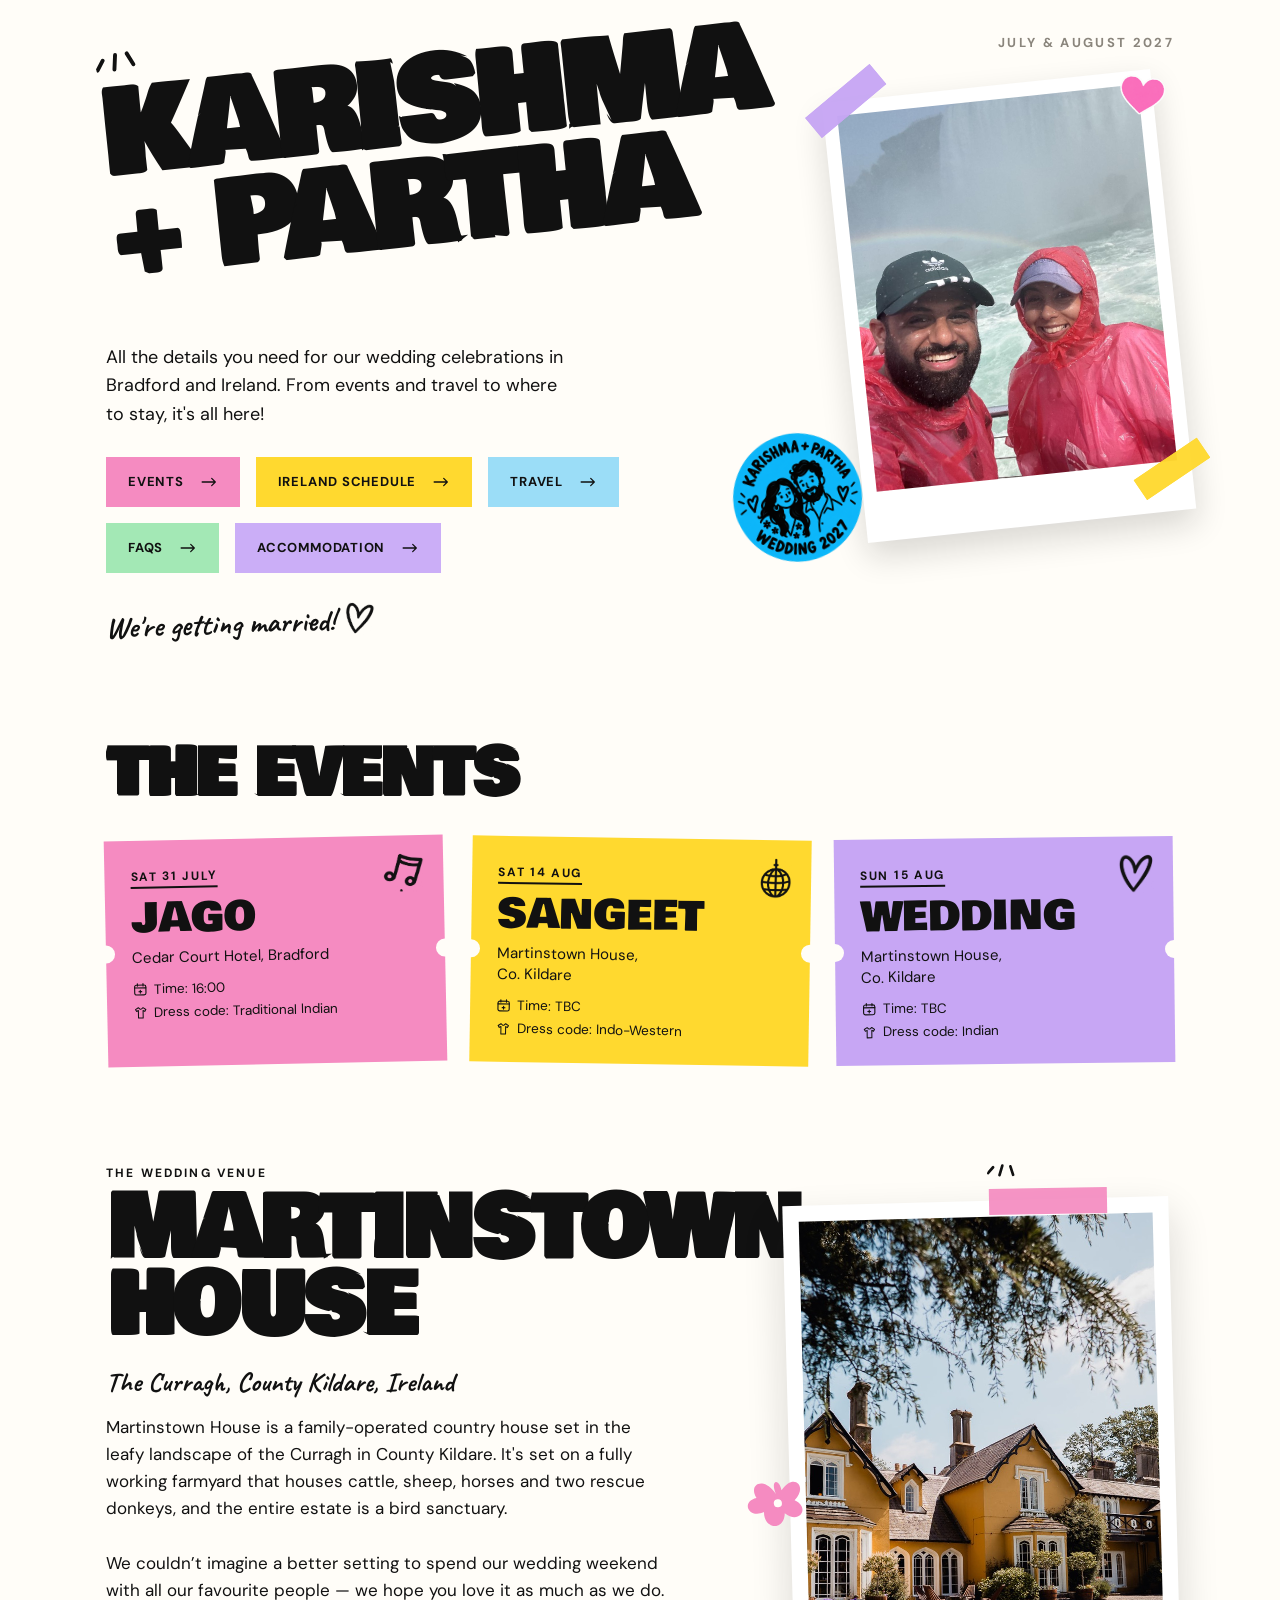
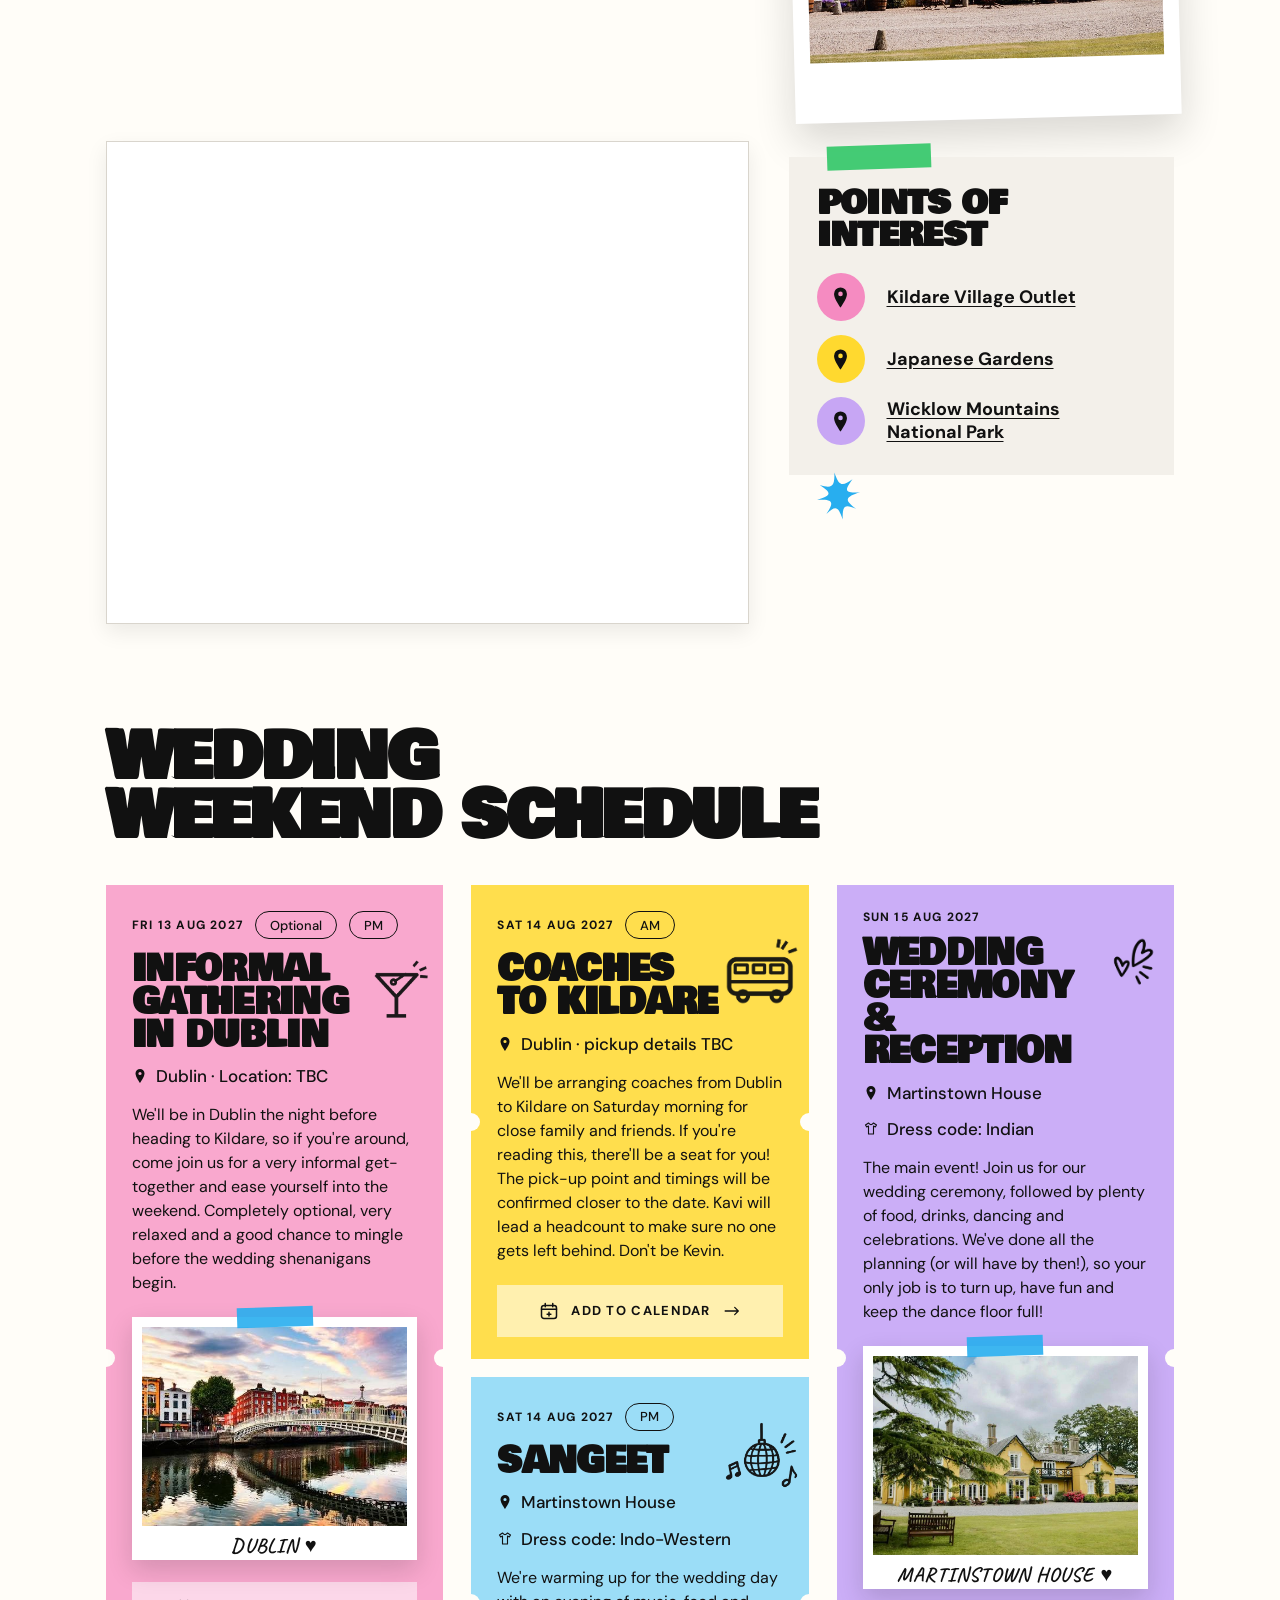
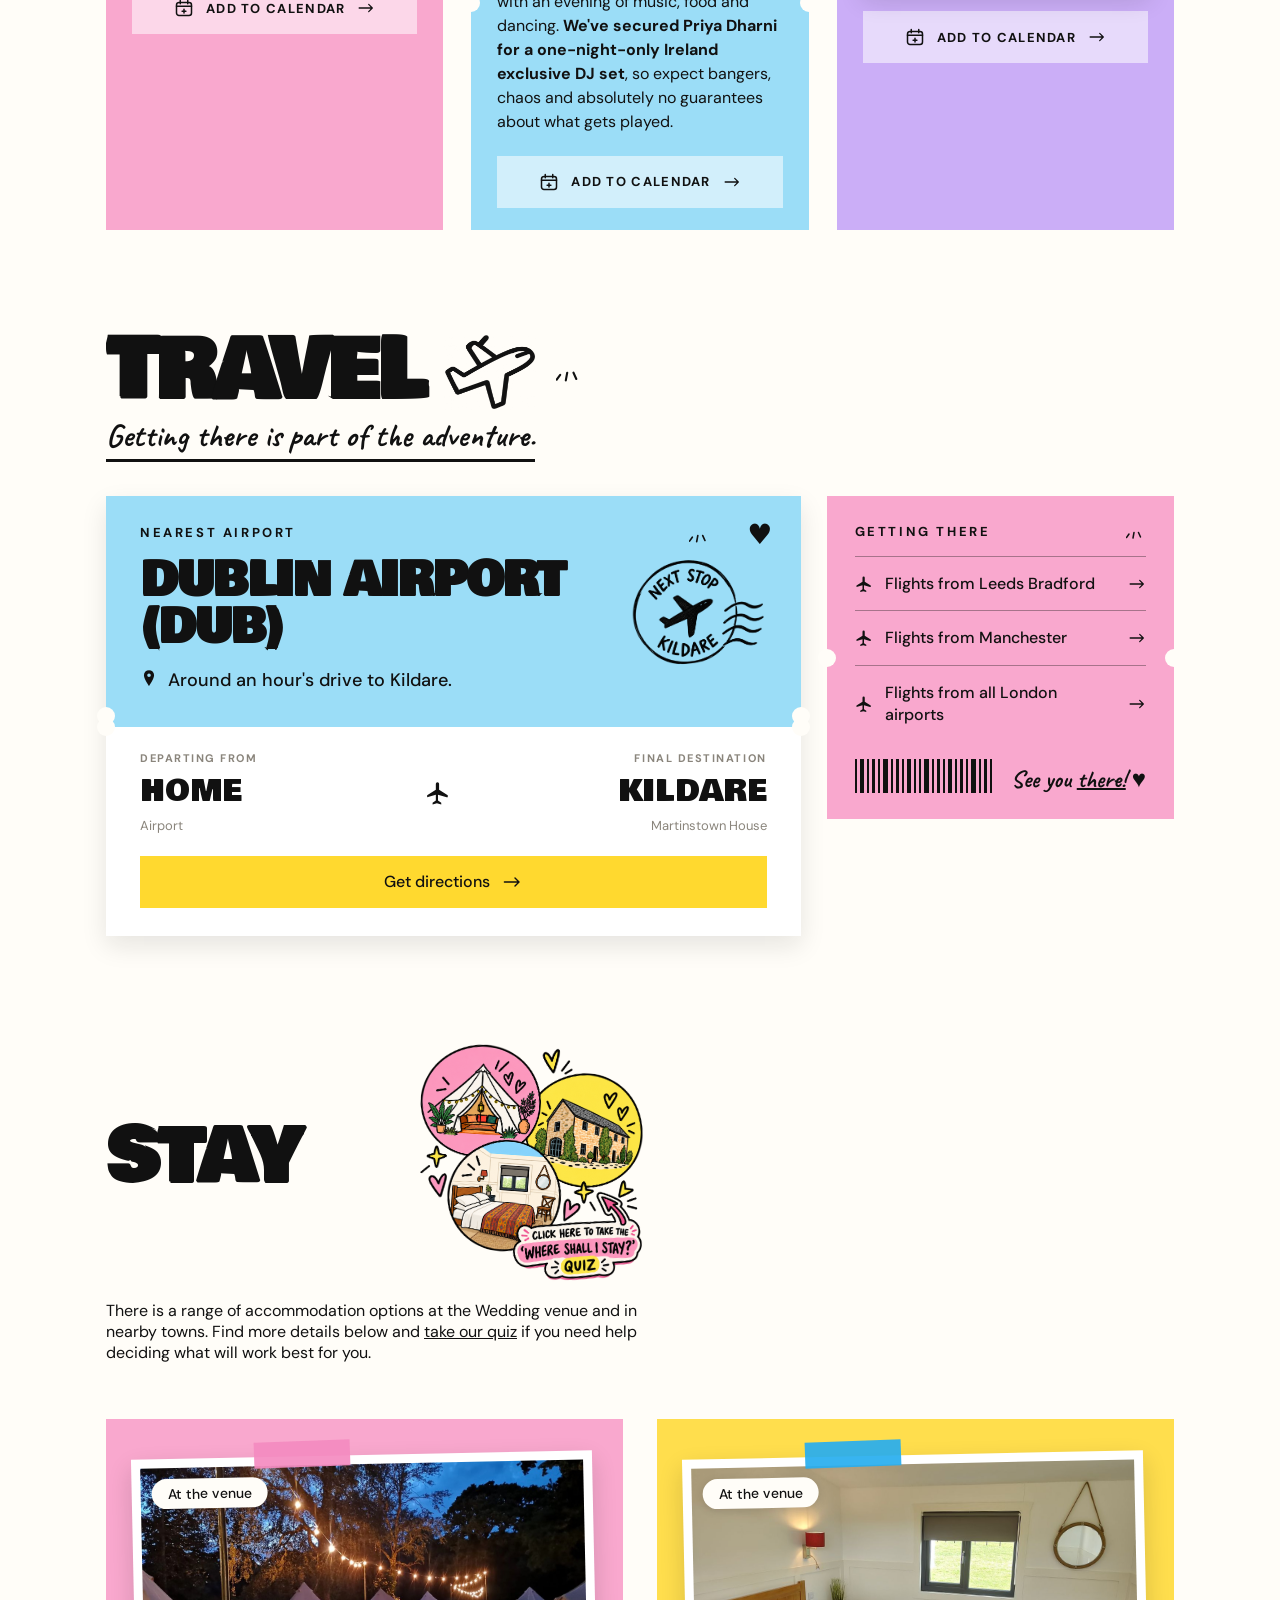
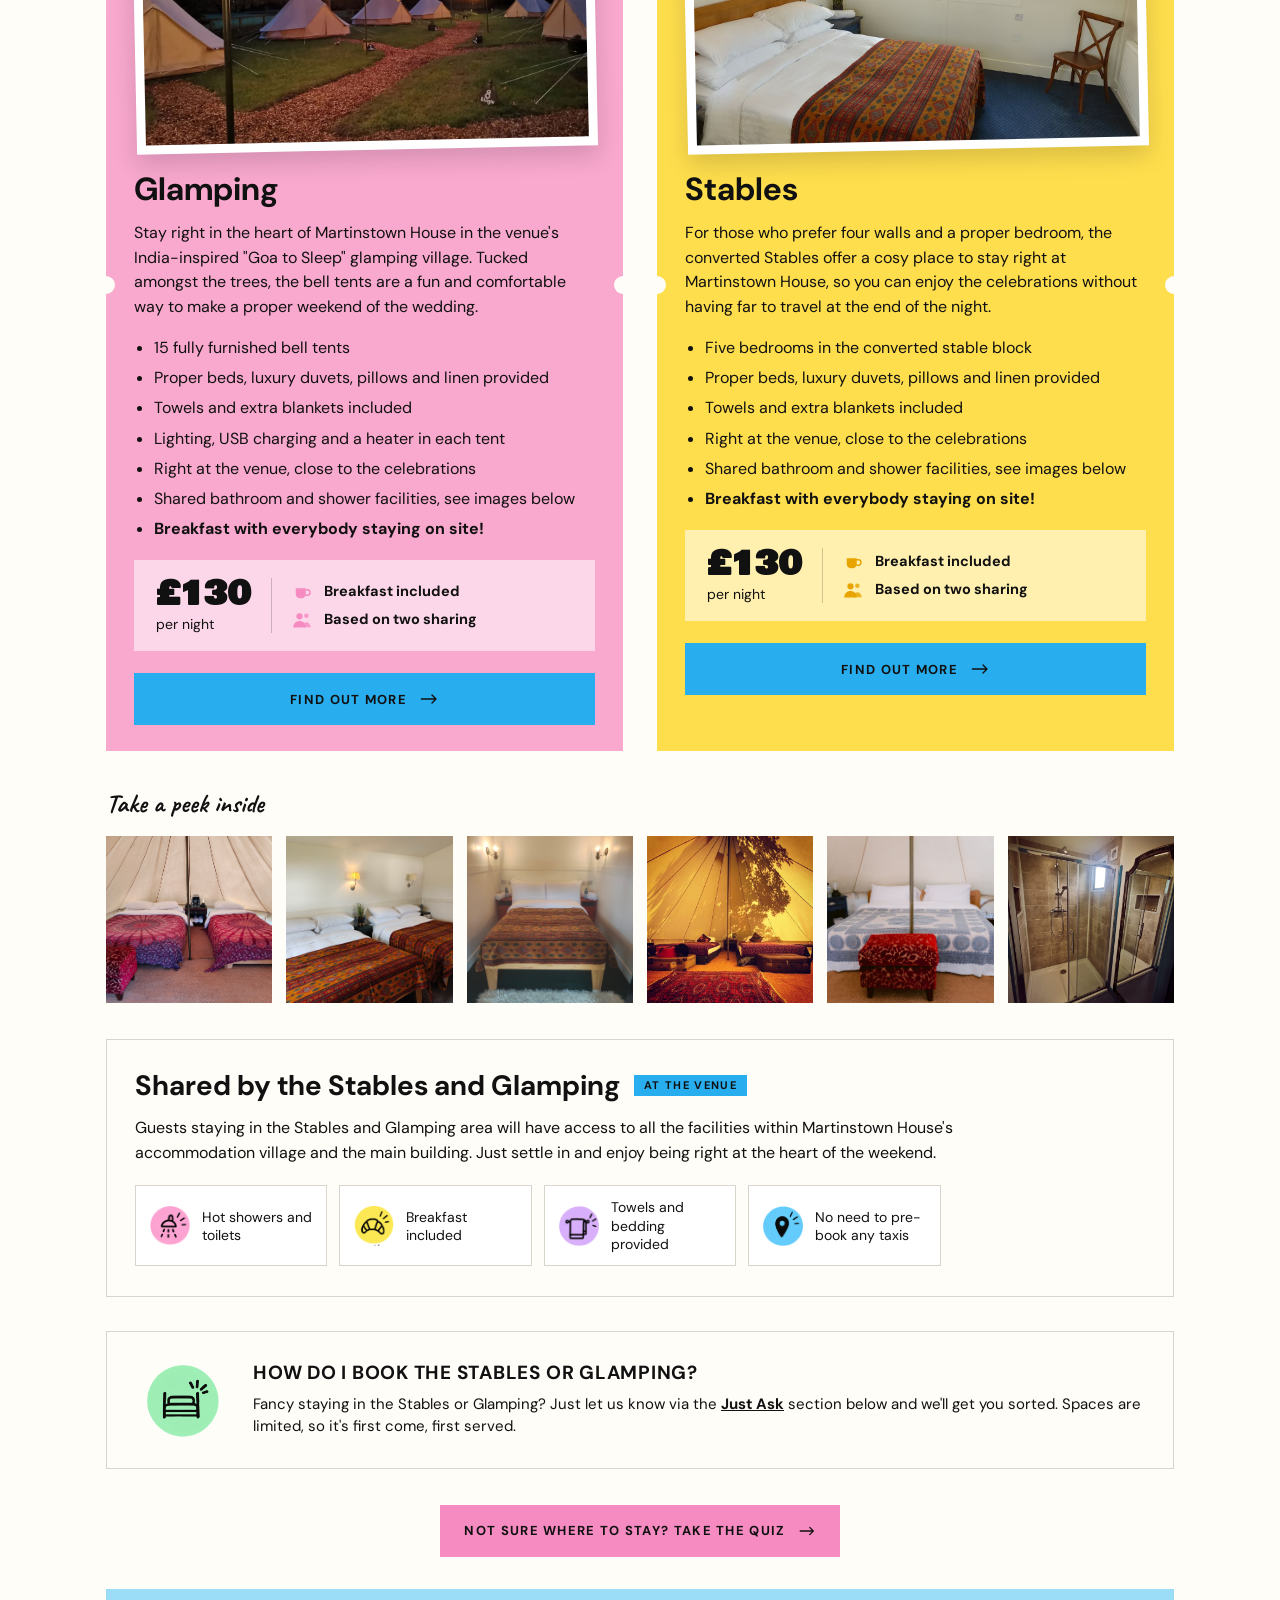
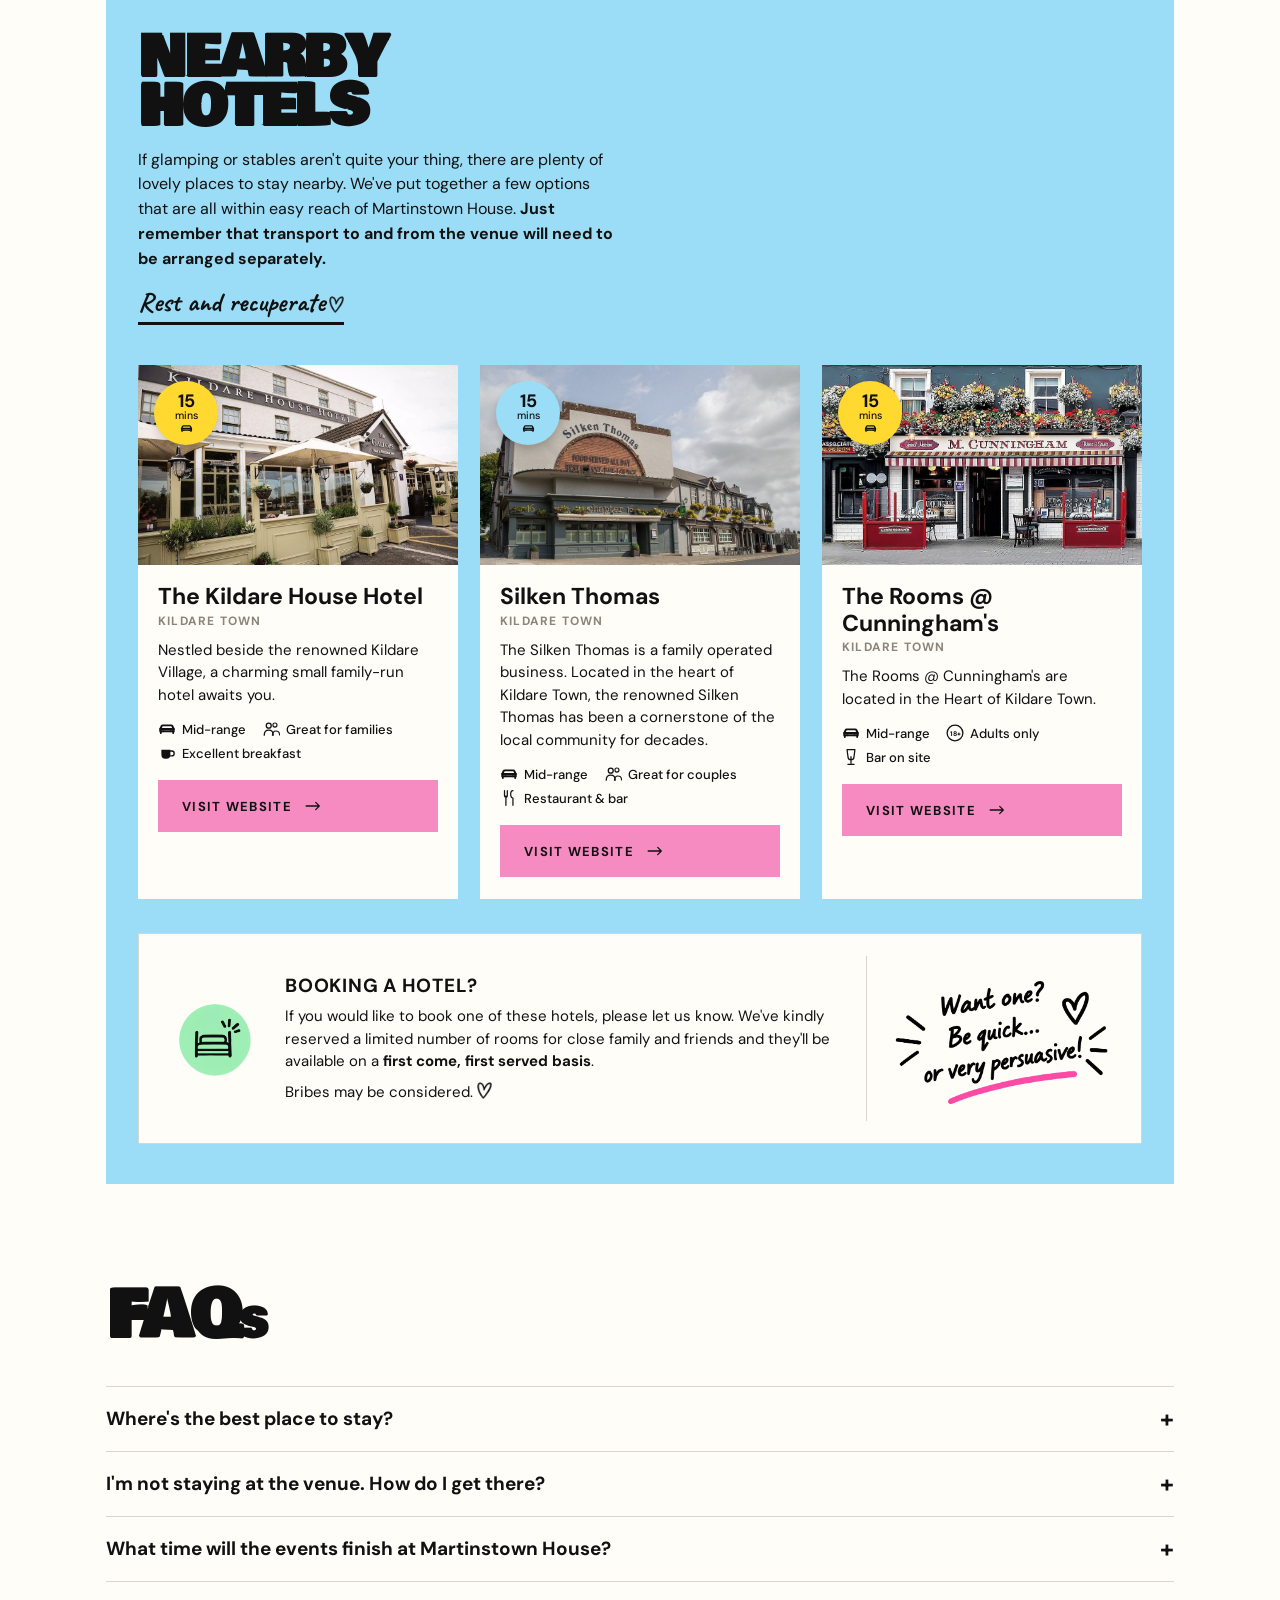
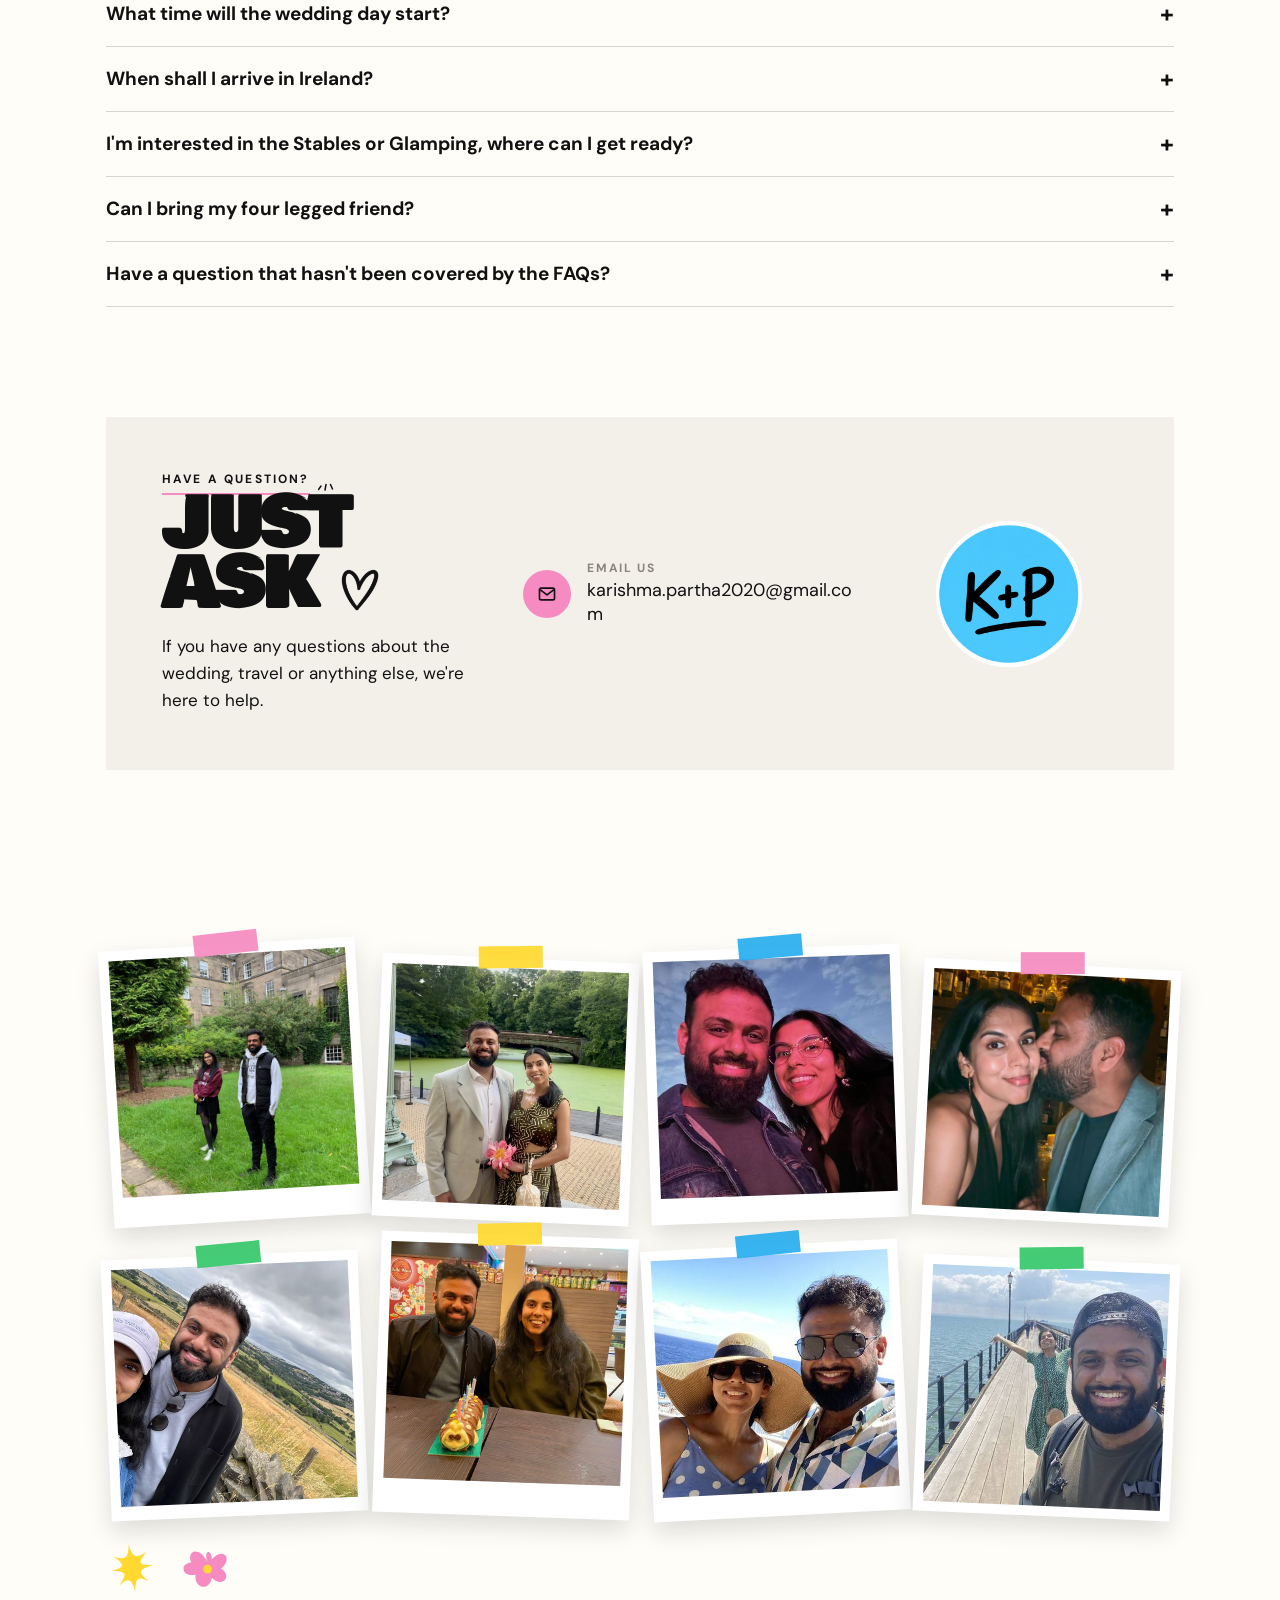
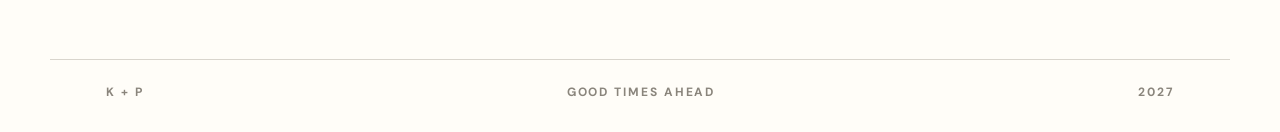
==== commit 0f1ae73b: "Add shared bathroom/shower bullet to Glamping and Stables cards Co-Authored-By: Claude Sonnet 5 <nor" ====
--- a/index.html
+++ b/index.html
@@ -416,6 +416,7 @@
         <li>Towels and extra blankets included</li>
         <li>Lighting, USB charging and a heater in each tent</li>
         <li>Right at the venue, close to the celebrations</li>
+        <li>Shared bathroom and shower facilities, see images below</li>
         <li><strong>Breakfast with everybody staying on site!</strong></li>
       </ul>
       <div class="stay-card__price-box">
@@ -444,6 +445,7 @@
         <li>Proper beds, luxury duvets, pillows and linen provided</li>
         <li>Towels and extra blankets included</li>
         <li>Right at the venue, close to the celebrations</li>
+        <li>Shared bathroom and shower facilities, see images below</li>
         <li><strong>Breakfast with everybody staying on site!</strong></li>
       </ul>
       <div class="stay-card__price-box">
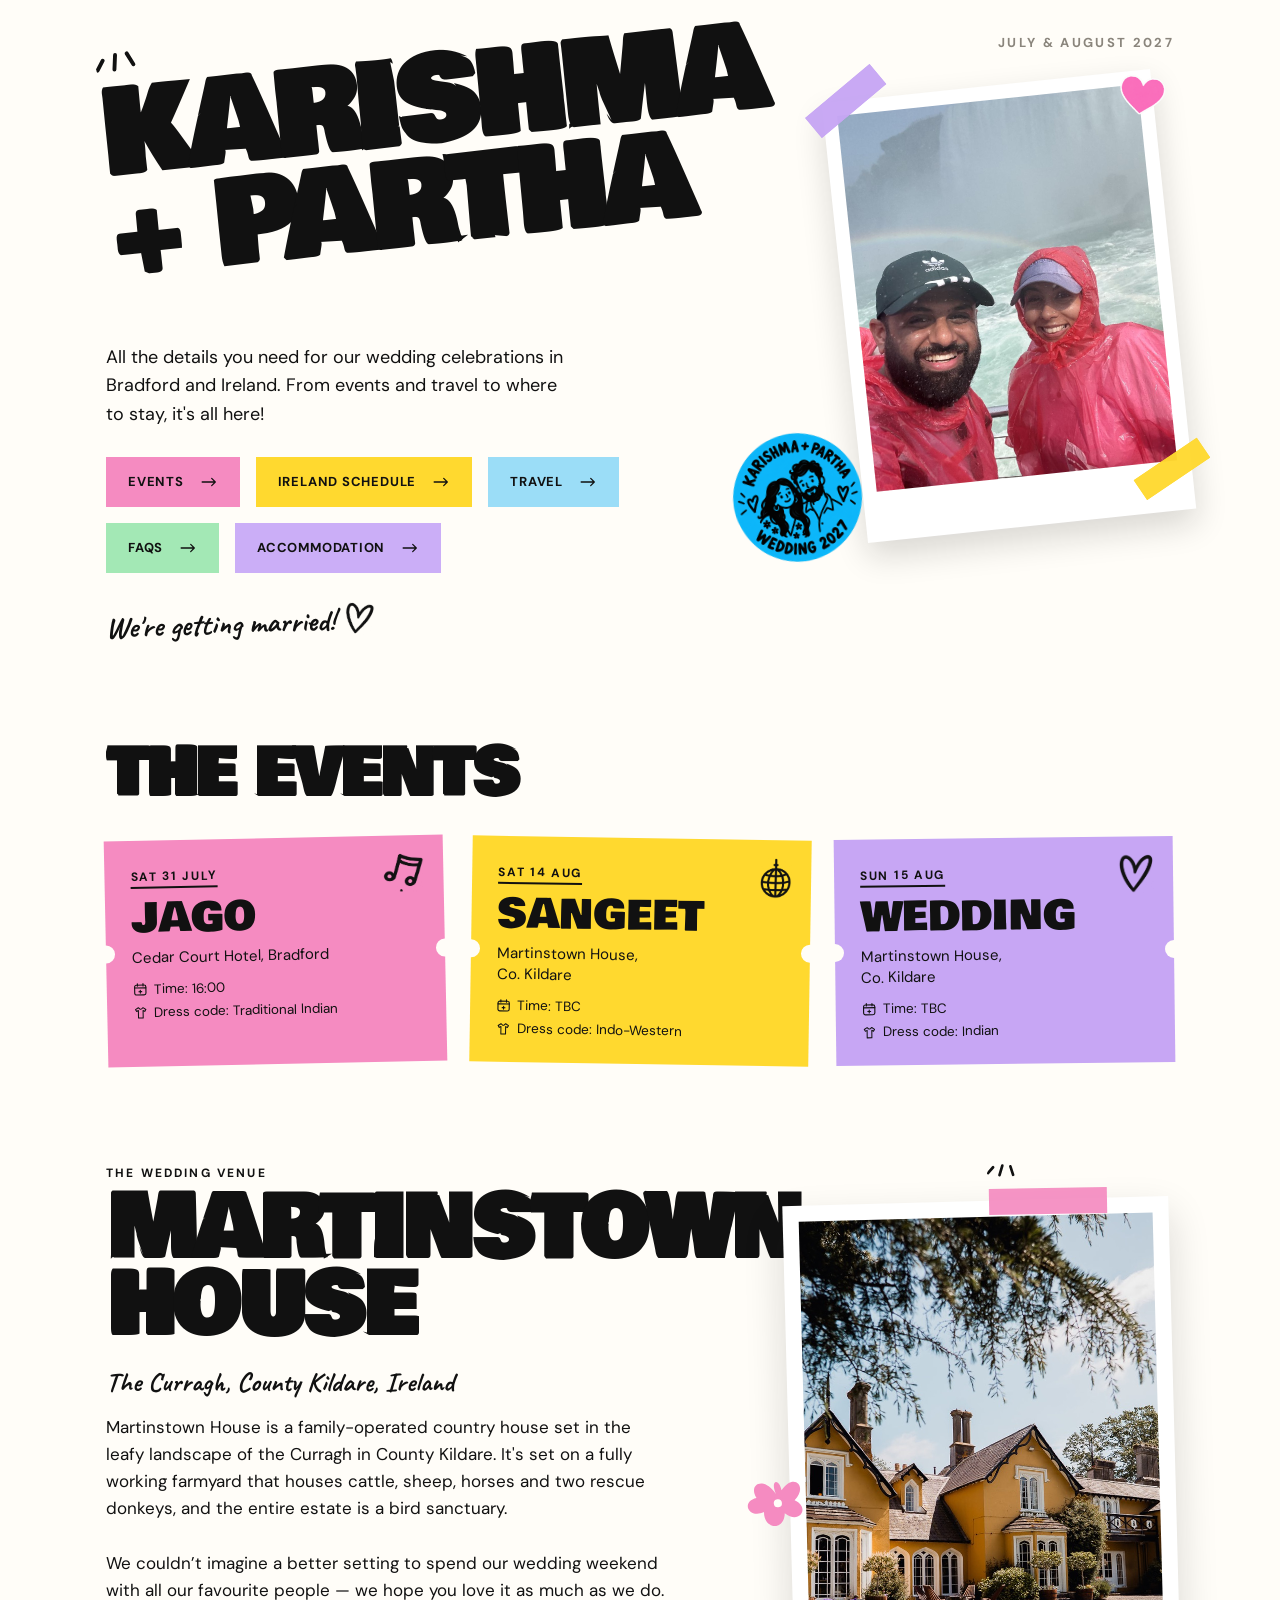
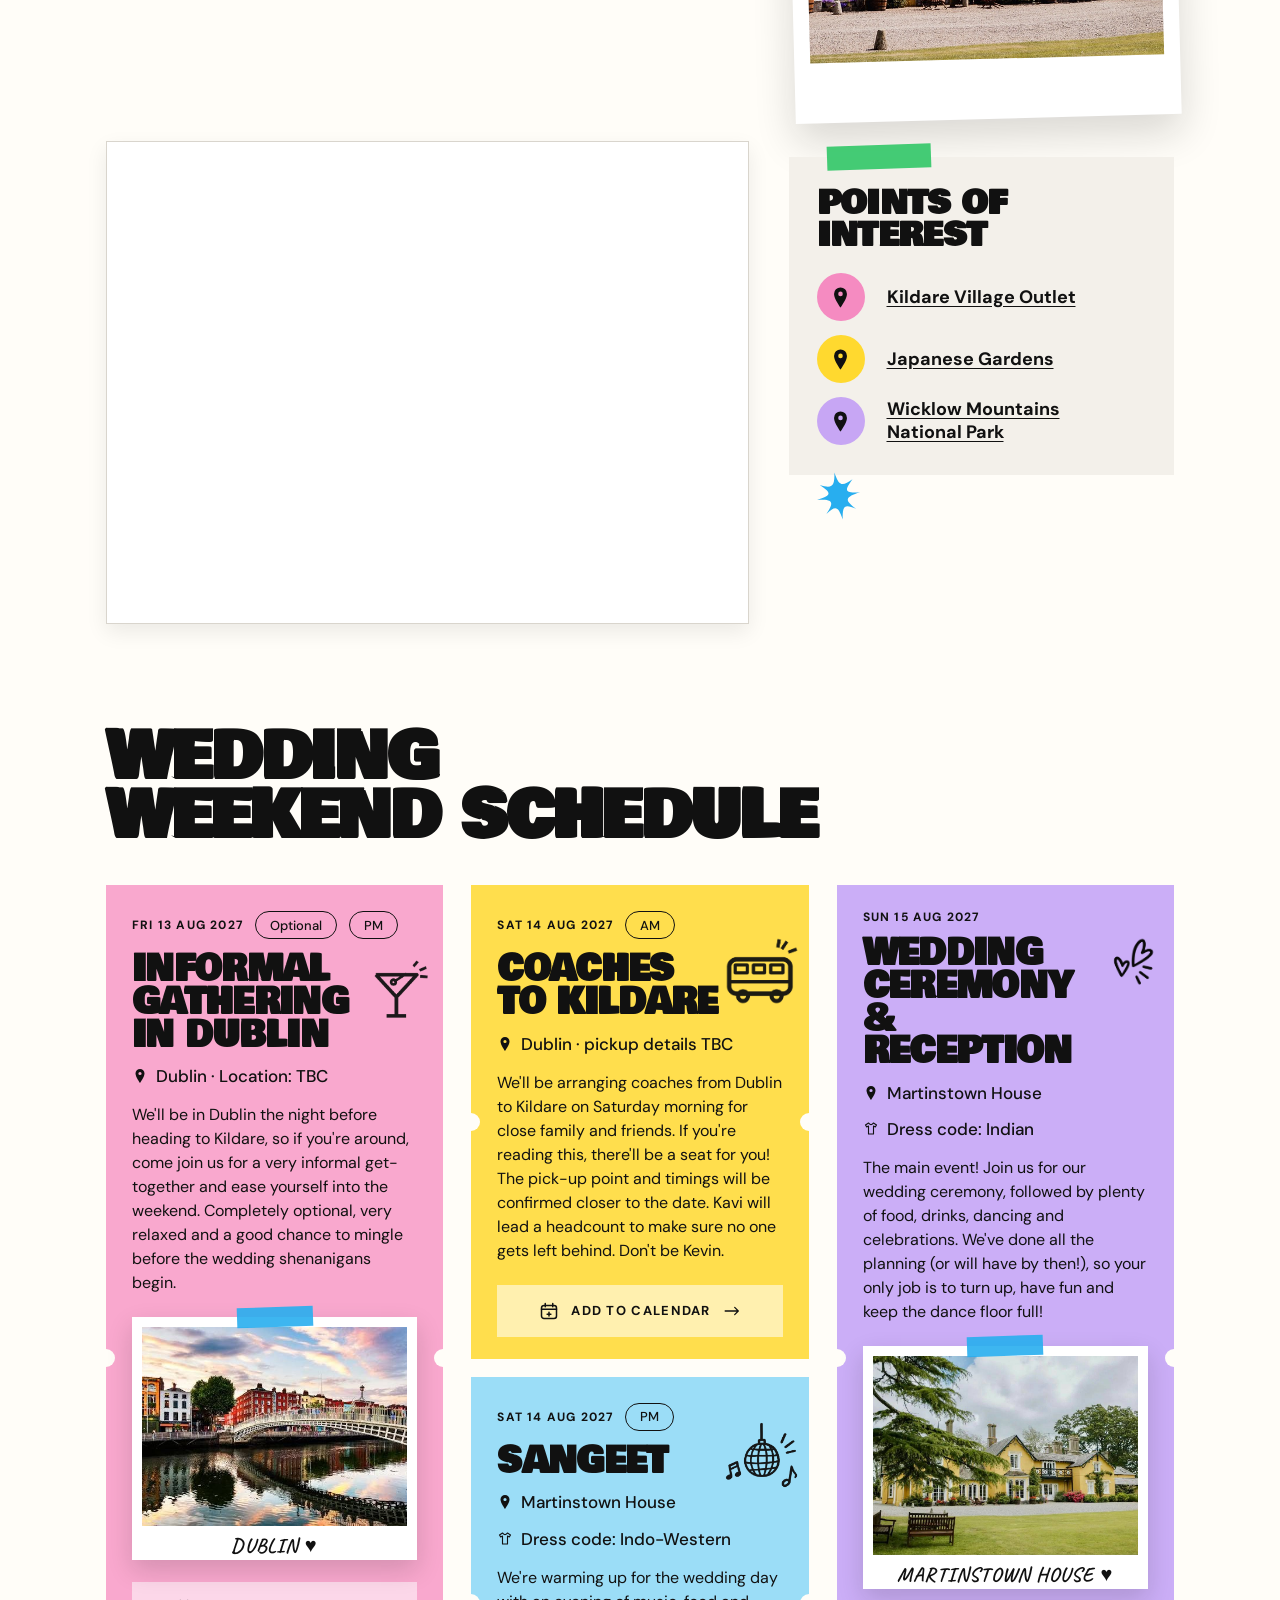
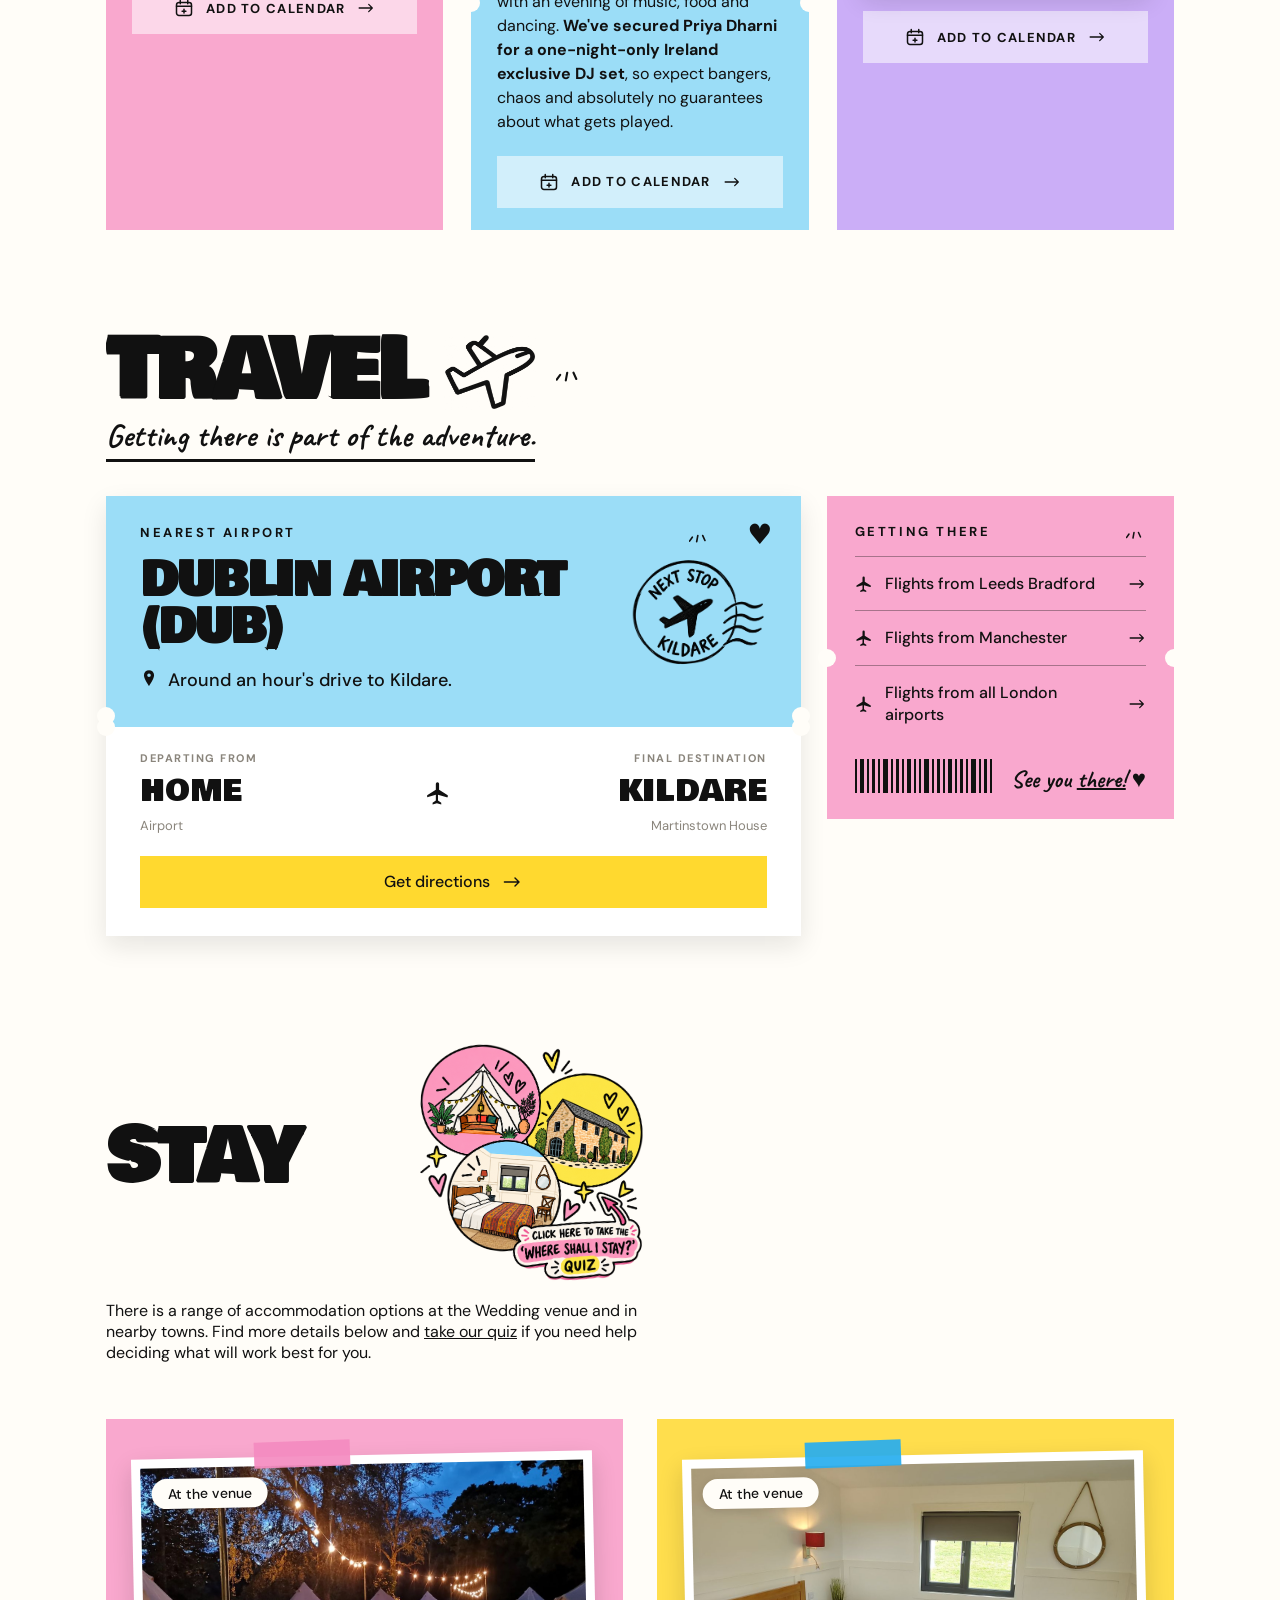
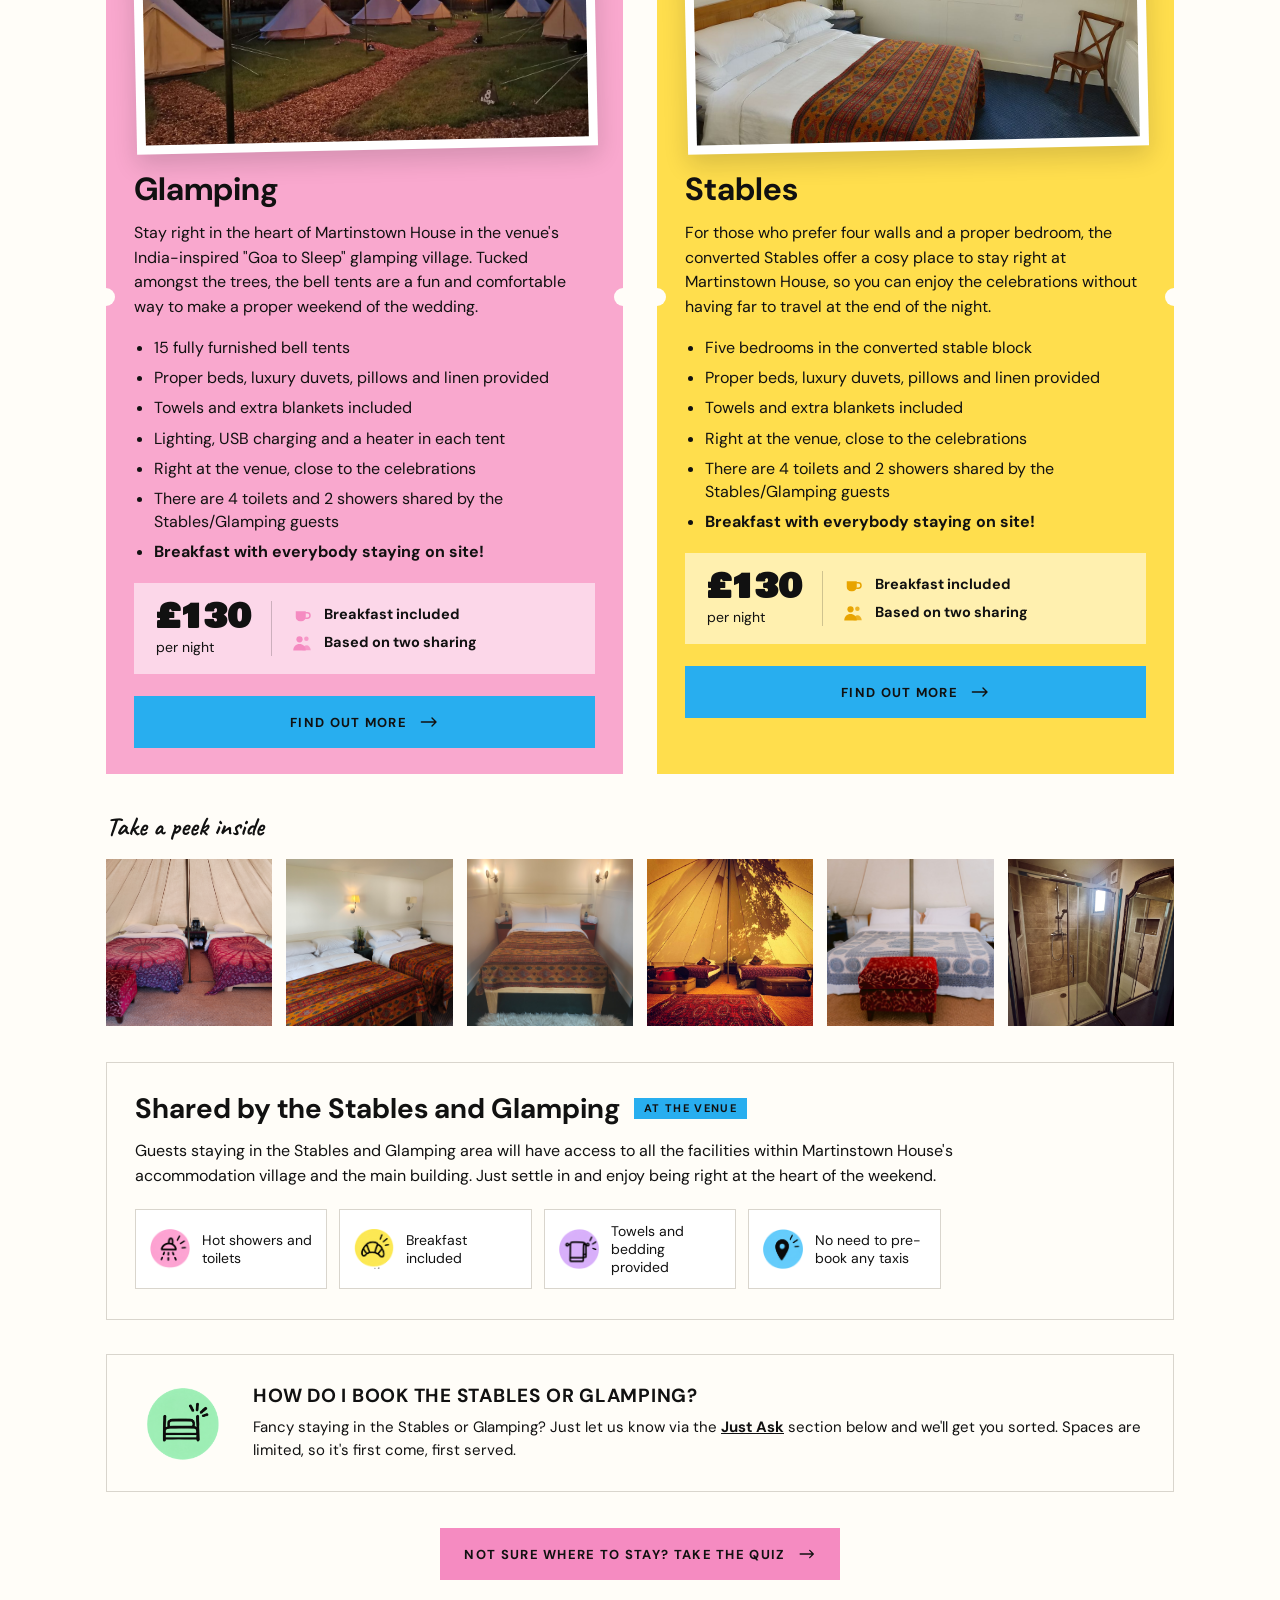
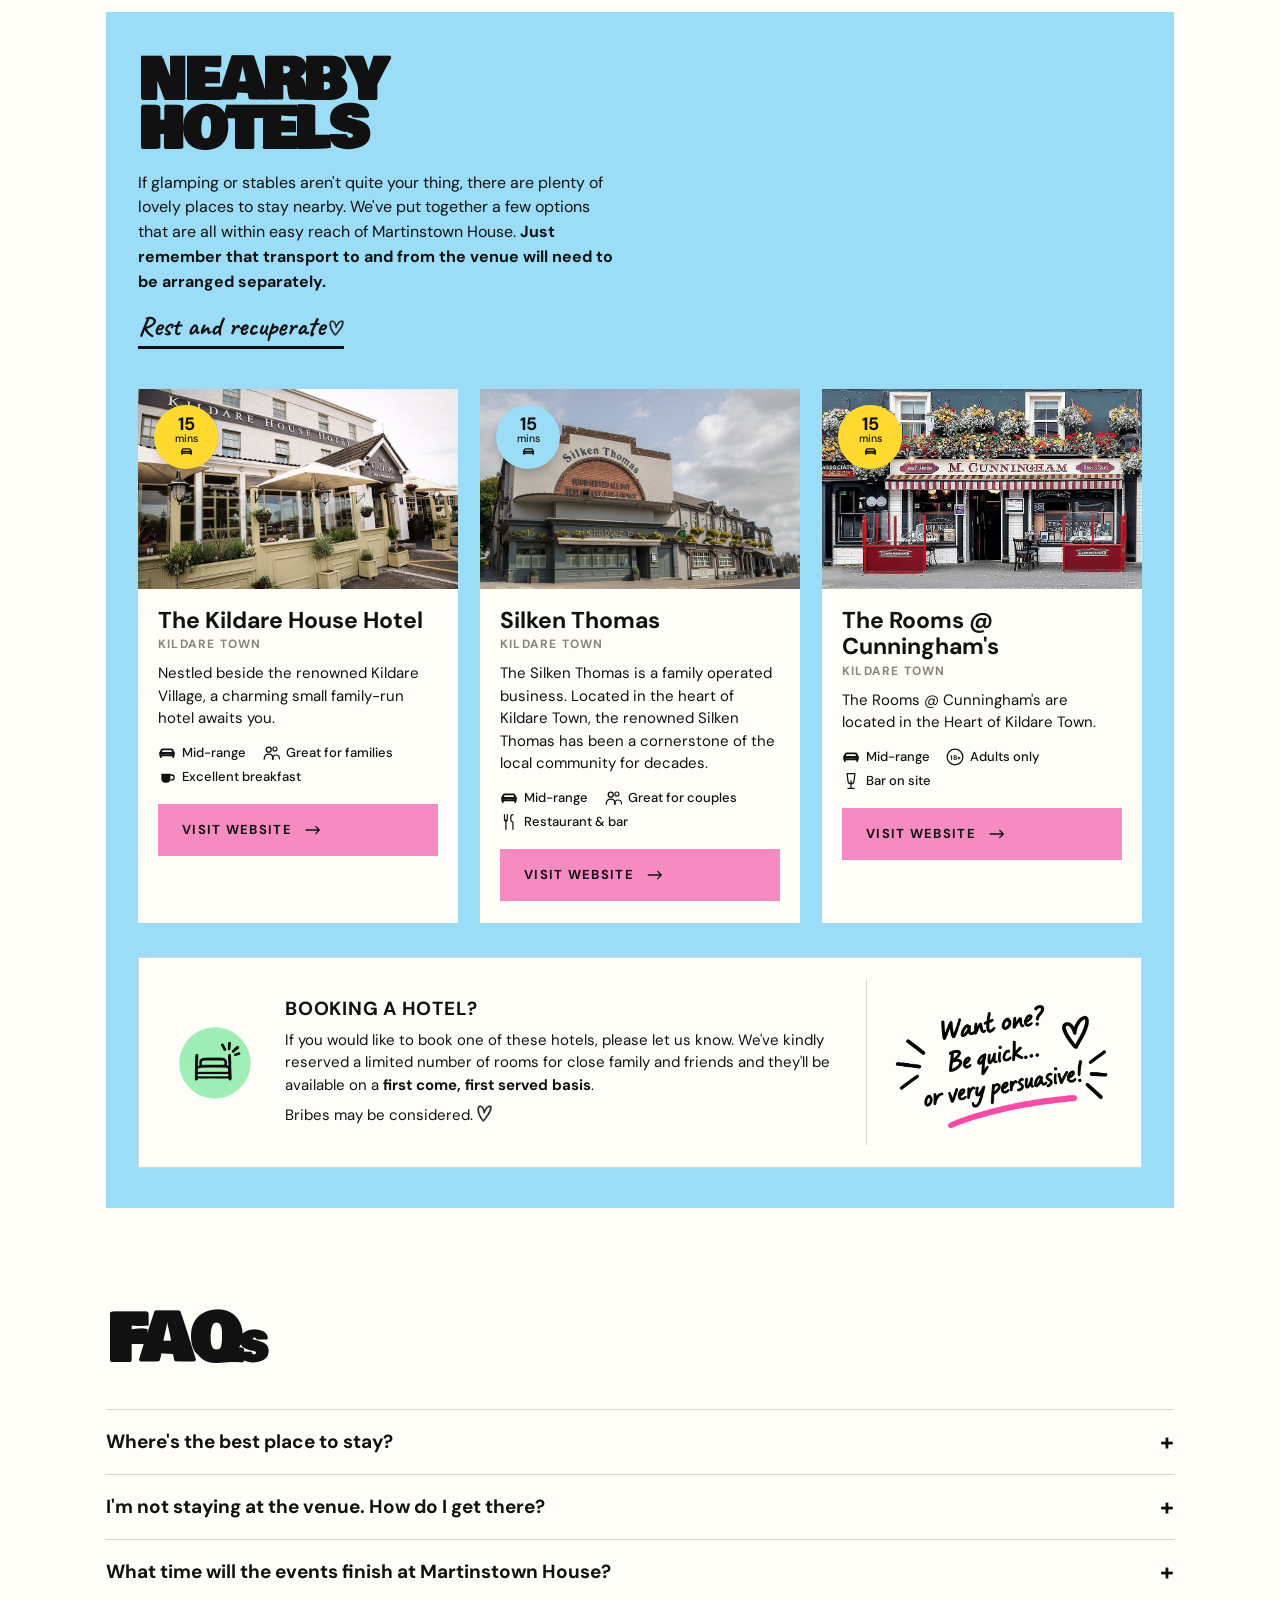
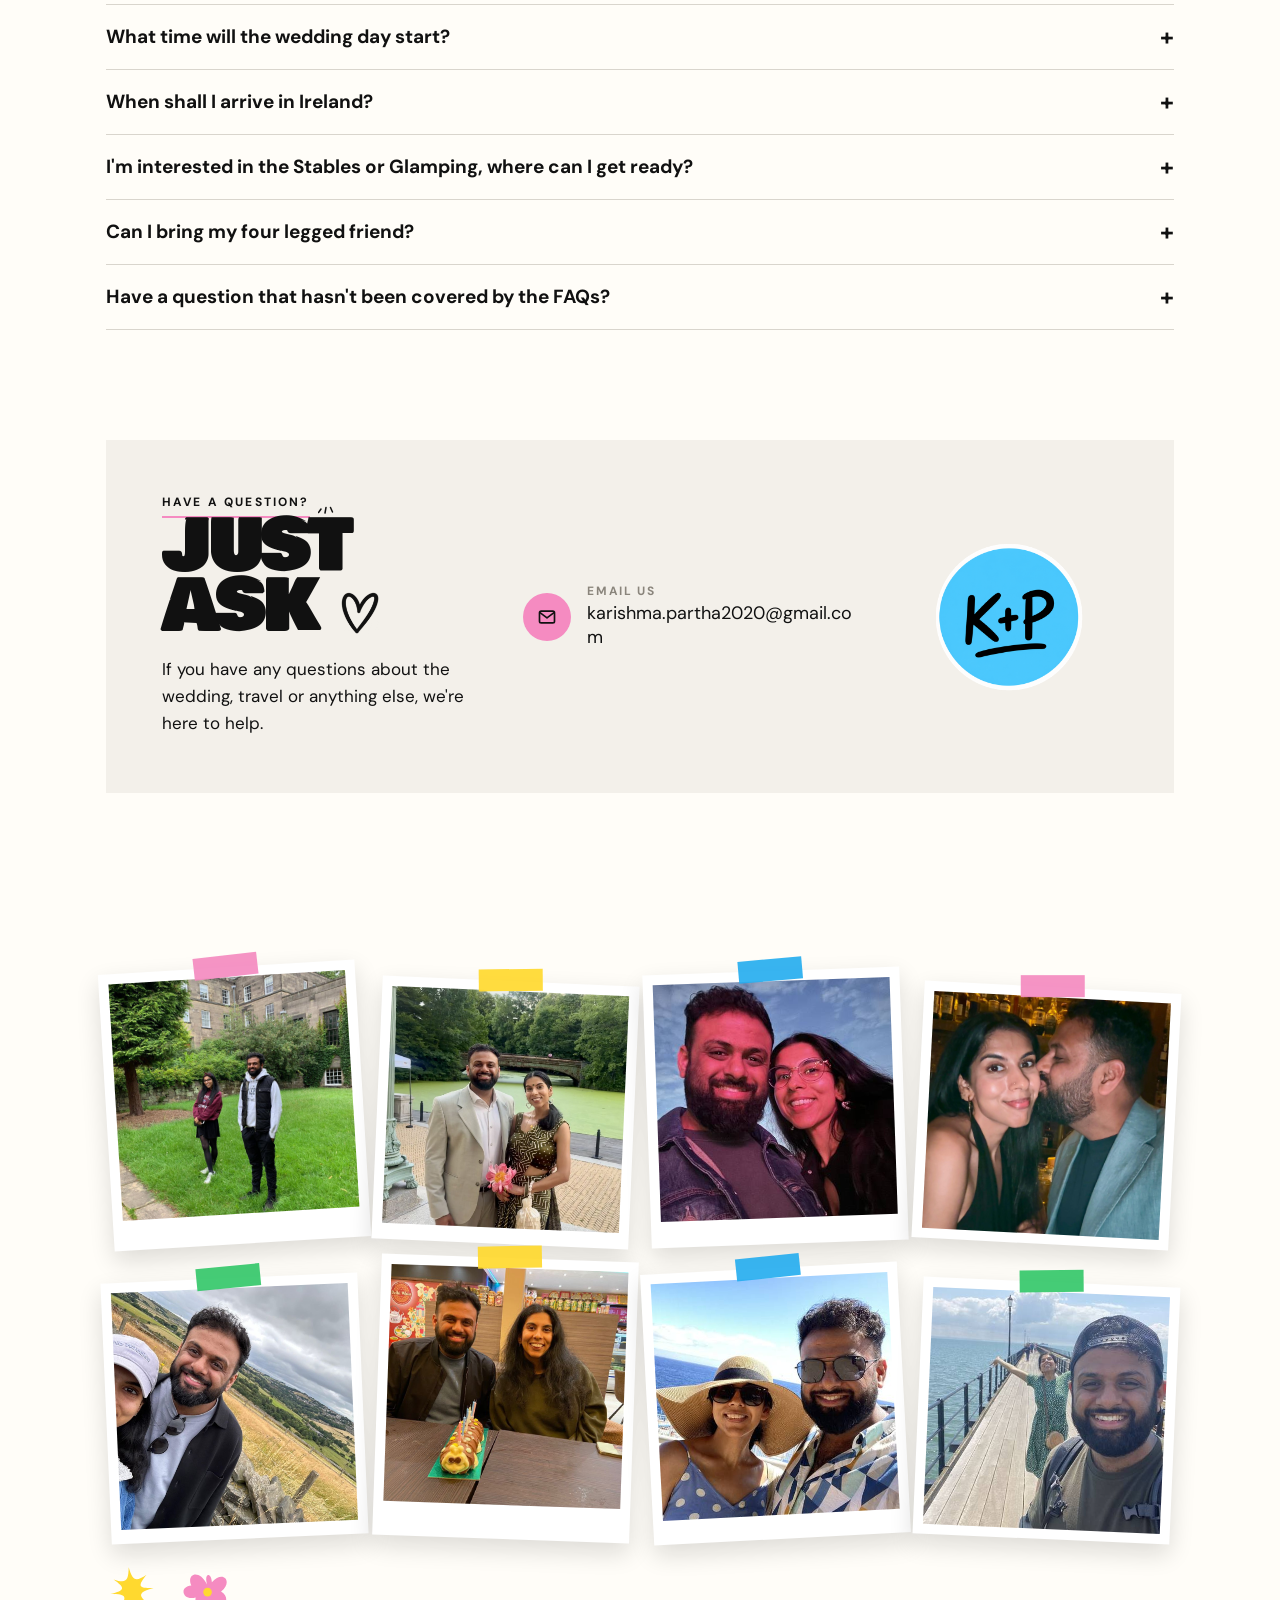
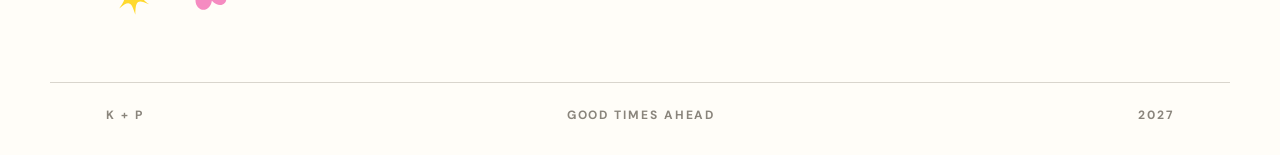
==== commit b848ac32: "Update shared facilities bullet with specific toilet/shower counts Co-Authored-By: Claude Sonnet 5 <" ====
--- a/index.html
+++ b/index.html
@@ -416,7 +416,7 @@
         <li>Towels and extra blankets included</li>
         <li>Lighting, USB charging and a heater in each tent</li>
         <li>Right at the venue, close to the celebrations</li>
-        <li>Shared bathroom and shower facilities, see images below</li>
+        <li>There are 4 toilets and 2 showers shared by the Stables/Glamping guests</li>
         <li><strong>Breakfast with everybody staying on site!</strong></li>
       </ul>
       <div class="stay-card__price-box">
@@ -445,7 +445,7 @@
         <li>Proper beds, luxury duvets, pillows and linen provided</li>
         <li>Towels and extra blankets included</li>
         <li>Right at the venue, close to the celebrations</li>
-        <li>Shared bathroom and shower facilities, see images below</li>
+        <li>There are 4 toilets and 2 showers shared by the Stables/Glamping guests</li>
         <li><strong>Breakfast with everybody staying on site!</strong></li>
       </ul>
       <div class="stay-card__price-box">
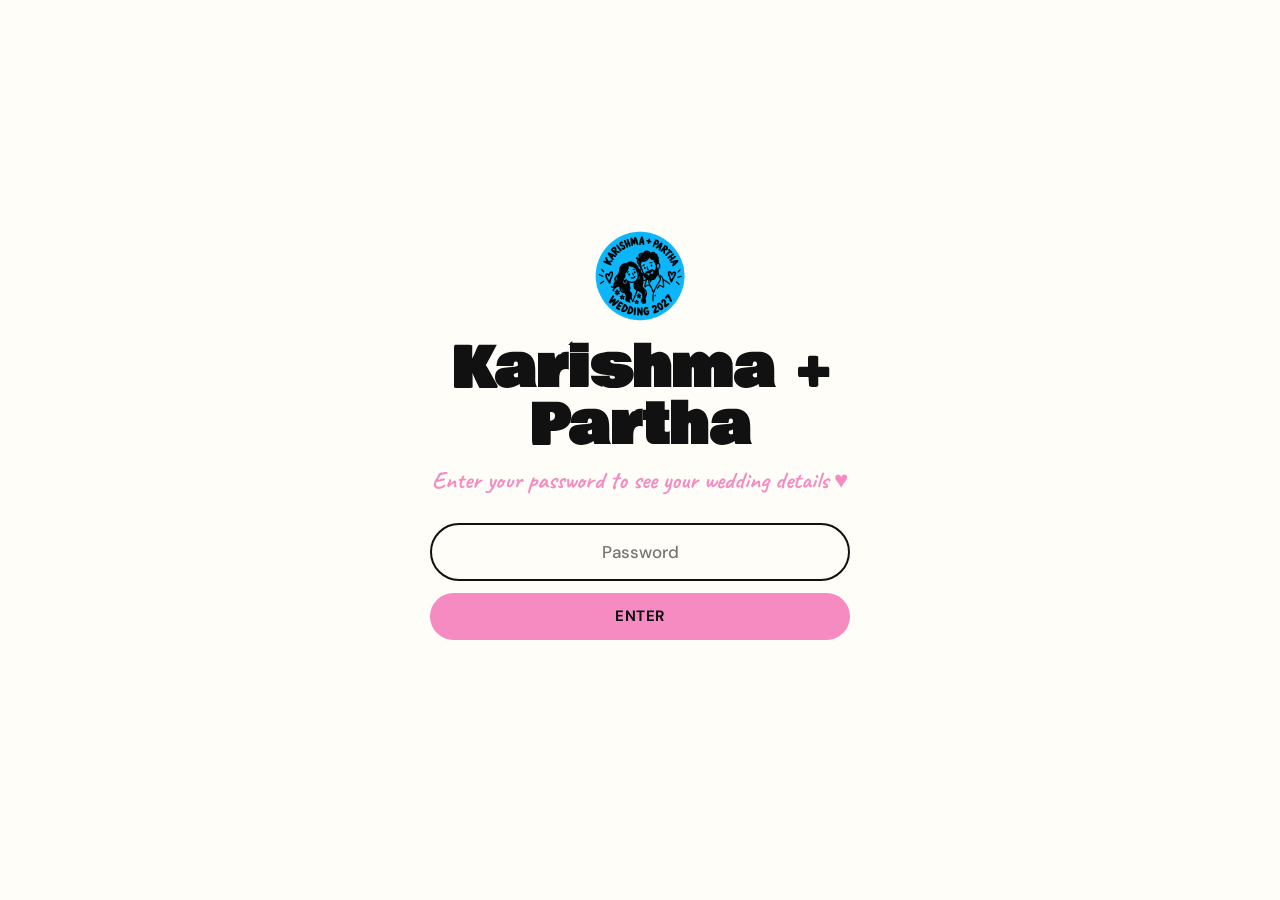
==== commit 754f07a4: "Add password gate on homepage, routing to 3 destination sites karishmapartha.wedding is now a passwo" ====
--- a/index.html
+++ b/index.html
@@ -5,15 +5,15 @@
 <meta name="viewport" content="width=device-width, initial-scale=1">
 <meta name="format-detection" content="telephone=no, date=no, address=no, email=no, url=no">
 <title>Karishma + Partha — Wedding</title>
-<meta name="description" content="All the details you need for our wedding celebrations in Bradford and Ireland. From events and travel to where to stay, it's all here!">
+<meta name="description" content="All the details you need for our wedding celebrations in Bradford and Ireland.">
 <meta property="og:type" content="website">
 <meta property="og:url" content="https://karishmapartha.wedding/">
 <meta property="og:title" content="Karishma + Partha — Wedding">
-<meta property="og:description" content="All the details you need for our wedding celebrations in Bradford and Ireland. From events and travel to where to stay, it's all here!">
+<meta property="og:description" content="All the details you need for our wedding celebrations in Bradford and Ireland.">
 <meta property="og:image" content="https://karishmapartha.wedding/icons/couple-badge.png">
 <meta name="twitter:card" content="summary_large_image">
 <meta name="twitter:title" content="Karishma + Partha — Wedding">
-<meta name="twitter:description" content="All the details you need for our wedding celebrations in Bradford and Ireland. From events and travel to where to stay, it's all here!">
+<meta name="twitter:description" content="All the details you need for our wedding celebrations in Bradford and Ireland.">
 <meta name="twitter:image" content="https://karishmapartha.wedding/icons/couple-badge.png">
 <link rel="icon" href="icons/favicon.ico" sizes="any">
 <link rel="icon" type="image/png" sizes="16x16" href="icons/favicon-16.png">
@@ -25,678 +25,164 @@
 <link rel="preconnect" href="https://fonts.gstatic.com" crossorigin>
 <link href="https://fonts.googleapis.com/css2?family=Bowlby+One&family=DM+Sans:opsz,wght@9..40,400;9..40,500;9..40,700&family=Caveat:wght@600;700&display=swap" rel="stylesheet">
 <link rel="stylesheet" href="styles.css?v=75">
+<style>
+  .gate-wrap {
+    min-height: 100dvh;
+    display: flex;
+    align-items: center;
+    justify-content: center;
+    padding: 32px var(--side);
+  }
+  .gate-card {
+    width: 100%;
+    max-width: 420px;
+    text-align: center;
+  }
+  .gate-badge { width: 96px; height: auto; margin: 0 auto 18px; display: block; }
+  .gate-title { font: 700 44px/1.05 var(--font-display); letter-spacing: .01em; margin: 0 0 10px; }
+  @media (min-width: 960px) { .gate-title { font-size: 54px; } }
+  .gate-note { font-family: var(--font-hand); font-weight: 700; font-size: 24px; color: var(--pink); margin: 0 0 28px; }
+  .gate-form { display: flex; flex-direction: column; gap: 12px; }
+  .gate-input {
+    width: 100%;
+    box-sizing: border-box;
+    font: 500 17px/1 var(--font-body);
+    padding: 16px 18px;
+    border: 2px solid var(--ink);
+    border-radius: 999px;
+    background: var(--cream);
+    text-align: center;
+    outline: none;
+  }
+  .gate-input:focus { border-color: var(--pink); }
+  .gate-submit {
+    width: 100%;
+    box-sizing: border-box;
+    font: 700 15px/1 var(--font-body);
+    letter-spacing: .04em;
+    text-transform: uppercase;
+    padding: 16px 18px;
+    border: 0;
+    border-radius: 999px;
+    background: var(--pink);
+    color: var(--ink);
+    cursor: pointer;
+    transition: transform .12s ease;
+  }
+  .gate-submit:hover { transform: scale(1.02); }
+  .gate-error {
+    font: 500 14px/1.4 var(--font-body);
+    color: #c0335a;
+    min-height: 18px;
+    margin: 2px 0 0;
+  }
+  .gate-redirecting {
+    display: none;
+    font: 500 16px/1.4 var(--font-body);
+    color: var(--muted);
+  }
+  .gate-reset {
+    display: none;
+    margin-top: 18px;
+    font: 500 14px/1 var(--font-body);
+    color: var(--muted);
+    text-decoration: underline;
+    background: none;
+    border: 0;
+    cursor: pointer;
+    padding: 0;
+  }
+  [hidden] { display: none !important; }
+</style>
 </head>
-<body>
+<body style="background:var(--cream)">
 
-<!-- reusable icon sprite -->
-<svg style="position:absolute;width:0;height:0;overflow:hidden" aria-hidden="true">
-  <symbol id="icon-arrow" viewBox="0 0 100 100">
-    <path d="M12 50H84M65 30L85 50L65 70" fill="none" stroke="currentColor" stroke-width="7" stroke-linecap="round" stroke-linejoin="round"/>
-  </symbol>
-  <symbol id="icon-starburst" viewBox="0 0 100 100">
-    <path d="M50 4C54 29 58 35 82 23C62 42 62 47 92 50C62 54 59 59 79 80C58 66 54 70 50 96C46 70 42 66 21 80C41 59 38 54 8 50C38 47 38 42 18 23C42 35 46 29 50 4Z" fill="currentColor"/>
-  </symbol>
-  <symbol id="icon-flower" viewBox="0 0 100 100">
-    <path d="M50 38C36 9 11 18 21 40C-3 42 5 69 29 62C25 88 55 94 59 68C78 88 98 65 76 51C99 33 80 10 59 34C58 15 44 16 50 38Z" fill="currentColor"/>
-  </symbol>
-  <symbol id="icon-pin" viewBox="0 0 32 32">
-    <path d="M16 2a9 9 0 0 0-9 9c0 6.6 9 19 9 19s9-12.4 9-19a9 9 0 0 0-9-9zm0 12.2a3.2 3.2 0 1 1 0-6.4 3.2 3.2 0 0 1 0 6.4z" fill="currentColor"/>
-  </symbol>
-  <symbol id="icon-calendar" viewBox="0 0 32 32">
-    <rect x="4" y="7" width="24" height="21" rx="4" fill="none" stroke="currentColor" stroke-width="2.4" stroke-linecap="round"/>
-    <path d="M4 13h24M10 4v5M22 4v5M16 18v6M13 21h6" fill="none" stroke="currentColor" stroke-width="2.4" stroke-linecap="round"/>
-  </symbol>
-  <symbol id="icon-plane-lines" viewBox="0 0 40 40">
-    <path d="M6 24L1 31M16 21L14 32M25 21L29 30" fill="none" stroke="currentColor" stroke-width="3" stroke-linecap="round"/>
-  </symbol>
-  <symbol id="icon-plane-solid" viewBox="0 0 24 24">
-    <path d="M21 16v-2l-8-5V3.5a1.5 1.5 0 0 0-3 0V9l-8 5v2l8-2.5V19l-3 2v1.5l4-1 4 1V21l-3-2v-5.5l8 2.5z" fill="currentColor"/>
-  </symbol>
-  <symbol id="icon-car" viewBox="0 0 32 32">
-    <path d="M5 20v3M27 20v3" fill="none" stroke="#111" stroke-width="3.4" stroke-linecap="round"/>
-    <path d="M4 20v-4l2.6-5.4A2 2 0 0 1 8.4 9.5h15.2a2 2 0 0 1 1.8 1.1L28 16v4z" fill="none" stroke="#111" stroke-width="3.4" stroke-linecap="round" stroke-linejoin="round"/>
-    <path d="M4 16h24" fill="none" stroke="#111" stroke-width="3.4" stroke-linecap="round"/>
-    <circle cx="9.5" cy="20" r="1.6" fill="#111"/>
-    <circle cx="22.5" cy="20" r="1.6" fill="#111"/>
-  </symbol>
-  <symbol id="icon-people" viewBox="0 0 32 32">
-    <circle cx="12" cy="10" r="4.4" fill="none" stroke="currentColor" stroke-width="2.3"/>
-    <path d="M4 27c0-5.6 3.4-9 8-9s8 3.4 8 9" fill="none" stroke="currentColor" stroke-width="2.3" stroke-linecap="round"/>
-    <circle cx="23" cy="9" r="3.6" fill="none" stroke="currentColor" stroke-width="2"/>
-    <path d="M18.5 27c.3-4.6 2.6-7.4 6.3-7.4S31 22 31.2 26.4" fill="none" stroke="currentColor" stroke-width="2" stroke-linecap="round"/>
-  </symbol>
-  <symbol id="icon-glass" viewBox="0 0 32 32">
-    <path d="M9 3h14l-1.6 12.4a5.4 5.4 0 0 1-10.8 0L9 3z" fill="none" stroke="currentColor" stroke-width="2.2" stroke-linejoin="round"/>
-    <path d="M16 15.5V27M10.5 29h11" fill="none" stroke="currentColor" stroke-width="2.2" stroke-linecap="round"/>
-  </symbol>
-  <symbol id="icon-fork" viewBox="0 0 32 32">
-    <path d="M8 3v9a2.5 2.5 0 0 0 5 0V3M10.5 12v17" fill="none" stroke="currentColor" stroke-width="2.2" stroke-linecap="round" stroke-linejoin="round"/>
-    <path d="M23 3c-2.2 0-4 2.6-4 6.5S20.8 16 23 16v13" fill="none" stroke="currentColor" stroke-width="2.2" stroke-linecap="round" stroke-linejoin="round"/>
-  </symbol>
-  <symbol id="icon-golf" viewBox="0 0 32 32">
-    <path d="M9 29V3" fill="none" stroke="currentColor" stroke-width="2.3" stroke-linecap="round"/>
-    <path d="M9 4l13 5.5L9 15V4z" fill="currentColor"/>
-    <ellipse cx="9" cy="29" rx="7" ry="2" fill="none" stroke="currentColor" stroke-width="2"/>
-  </symbol>
-  <symbol id="icon-shirt" viewBox="0 0 32 32">
-    <path d="M11 4L5 8l2.4 4L11 10v16h10V10l3.6 2L27 8l-6-4-3 2.6a4 4 0 0 1-4 0L11 4z" fill="none" stroke="currentColor" stroke-width="2.2" stroke-linejoin="round" stroke-linecap="round"/>
-  </symbol>
-  <symbol id="icon-adults" viewBox="0 0 32 32">
-    <circle cx="16" cy="16" r="14" fill="none" stroke="currentColor" stroke-width="2.3"/>
-    <text x="16" y="21" font-family="DM Sans, Arial, sans-serif" font-size="12" font-weight="700" text-anchor="middle" fill="currentColor">18+</text>
-  </symbol>
-  <symbol id="icon-coffee-fill" viewBox="0 0 32 32">
-    <path d="M6 10h16v9a7 7 0 0 1-7 7h-2a7 7 0 0 1-7-7v-9z" fill="currentColor"/>
-    <path d="M22 12.5h2.5a4.3 4.3 0 0 1 0 8.6H22" fill="none" stroke="currentColor" stroke-width="2.4" stroke-linecap="round"/>
-  </symbol>
-  <symbol id="icon-people-fill" viewBox="0 0 32 32">
-    <circle cx="12" cy="10" r="5" fill="currentColor"/>
-    <path d="M2 28c0-6.6 4.5-10.5 10-10.5s10 3.9 10 10.5" fill="currentColor"/>
-    <circle cx="23" cy="9" r="3.6" fill="currentColor" opacity=".8"/>
-    <path d="M17 27.5c.4-5 3-8 6.3-8s6.2 3.3 6.7 8" fill="currentColor" opacity=".8"/>
-  </symbol>
-  <symbol id="icon-mail" viewBox="0 0 24 24">
-    <rect x="3" y="5" width="18" height="14" rx="2" fill="none" stroke="currentColor" stroke-width="2" stroke-linecap="round" stroke-linejoin="round"/>
-    <path d="M4 7l8 6 8-6" fill="none" stroke="currentColor" stroke-width="2" stroke-linecap="round" stroke-linejoin="round"/>
-  </symbol>
-  <symbol id="icon-phone" viewBox="0 0 24 24">
-    <path d="M22 16.92v3a2 2 0 0 1-2.18 2 19.79 19.79 0 0 1-8.63-3.07 19.5 19.5 0 0 1-6-6 19.79 19.79 0 0 1-3.07-8.67A2 2 0 0 1 4.11 2h3a2 2 0 0 1 2 1.72c.127.96.361 1.903.7 2.81a2 2 0 0 1-.45 2.11L8.09 9.91a16 16 0 0 0 6 6l1.27-1.27a2 2 0 0 1 2.11-.45c.907.339 1.85.573 2.81.7A2 2 0 0 1 22 16.92z" fill="none" stroke="currentColor" stroke-width="2" stroke-linecap="round" stroke-linejoin="round"/>
-  </symbol>
-  <symbol id="icon-chat" viewBox="0 0 24 24">
-    <path d="M21 11.5a8.38 8.38 0 0 1-.9 3.8 8.5 8.5 0 0 1-7.6 4.7 8.38 8.38 0 0 1-3.8-.9L3 21l1.9-5.7a8.38 8.38 0 0 1-.9-3.8 8.5 8.5 0 0 1 4.7-7.6 8.38 8.38 0 0 1 3.8-.9h.5a8.48 8.48 0 0 1 8 8v.5z" fill="none" stroke="currentColor" stroke-width="2" stroke-linecap="round" stroke-linejoin="round"/>
-    <circle cx="8" cy="12" r="1" fill="currentColor"/><circle cx="12" cy="12" r="1" fill="currentColor"/><circle cx="16" cy="12" r="1" fill="currentColor"/>
-  </symbol>
-</svg>
+<div class="gate-wrap">
+  <div class="gate-card">
+    <img class="gate-badge" src="icons/couple-badge.png" alt="Karishma + Partha Wedding 2027">
+    <h1 class="gate-title">Karishma + Partha</h1>
+    <p class="gate-note">Enter your password to see your wedding details ♥</p>
 
-<div class="top-band">JULY &amp; AUGUST 2027</div>
+    <p class="gate-redirecting" id="gate-redirecting">Taking you there now…</p>
 
-<!-- ===================== HERO ===================== -->
-<header class="section hero">
-  <div class="hero__grid">
-    <div class="hero__intro">
-      <div class="hero__title-wrap">
-        <svg class="hero__burst" width="44" height="44" aria-hidden="true"><use href="#icon-plane-lines"/></svg>
-        <h1 class="hero__title">Karishma<br>+ Partha</h1>
-      </div>
-      <p class="hero__lede">All the details you need for our wedding celebrations in Bradford and Ireland. From events and travel to where to stay, it's all here!</p>
+    <form class="gate-form" id="gate-form">
+      <input class="gate-input" id="gate-password" type="password" autocomplete="off" placeholder="Password" aria-label="Password">
+      <button class="gate-submit" type="submit">Enter</button>
+      <p class="gate-error" id="gate-error"></p>
+    </form>
 
-      <nav class="hero__nav" aria-label="Section links">
-        <a href="#events" class="hero__nav-btn hero__nav-btn--events">Events <svg class="icon-arrow" width="18" height="18" aria-hidden="true"><use href="#icon-arrow"/></svg></a>
-        <a href="#schedule" class="hero__nav-btn hero__nav-btn--schedule">Ireland schedule <svg class="icon-arrow" width="18" height="18" aria-hidden="true"><use href="#icon-arrow"/></svg></a>
-        <a href="#travel" class="hero__nav-btn hero__nav-btn--travel">Travel <svg class="icon-arrow" width="18" height="18" aria-hidden="true"><use href="#icon-arrow"/></svg></a>
-        <a href="#faqs" class="hero__nav-btn hero__nav-btn--faqs">FAQs <svg class="icon-arrow" width="18" height="18" aria-hidden="true"><use href="#icon-arrow"/></svg></a>
-        <a href="#stay" class="hero__nav-btn hero__nav-btn--stay">Accommodation <svg class="icon-arrow" width="18" height="18" aria-hidden="true"><use href="#icon-arrow"/></svg></a>
-      </nav>
-
-      <div class="hero__tag-row">
-        <span class="hand hero__tag">We're getting married!</span>
-        <img class="hero__tag-heart" src="icons/heart.png" alt="" aria-hidden="true">
-      </div>
-    </div>
-
-    <div class="hero__photo">
-      <img class="hero__heart" src="icons/pinkheart.png" alt="" aria-hidden="true">
-      <div class="polaroid polaroid--hero">
-        <span class="tape tape--hero-1" aria-hidden="true"></span>
-        <span class="tape tape--hero-2" aria-hidden="true"></span>
-        <img class="polaroid--hero__photo" src="images/hero-couple.jpg?v=2" alt="Karishma and Partha">
-      </div>
-      <img class="hero__badge" src="icons/couple-badge.png" alt="" aria-hidden="true">
-    </div>
-  </div>
-</header>
-
-<!-- ===================== THE EVENTS ===================== -->
-<section class="section events" id="events">
-  <div class="events__head">
-    <h2 class="events__title">The events</h2>
-  </div>
-
-  <div class="ticket-row">
-    <div class="ticket ticket--pink">
-      <div class="ticket__date">Sat 31 July</div>
-      <img class="ticket__icon" src="icons/note.png" alt="" aria-hidden="true" style="width:40px;height:38px">
-      <div class="ticket__name">Jago</div>
-      <div class="ticket__place-row">
-        <span class="ticket__place">Cedar Court Hotel, Bradford</span>
-      </div>
-      <div class="ticket__details">
-        <div class="ticket__detail"><svg width="15" height="15" aria-hidden="true"><use href="#icon-calendar"/></svg>Time: 16:00</div>
-        <div class="ticket__detail"><svg width="15" height="15" aria-hidden="true"><use href="#icon-shirt"/></svg>Dress code: Traditional Indian</div>
-      </div>
-    </div>
-
-    <div class="ticket ticket--yellow">
-      <div class="ticket__date">Sat 14 Aug</div>
-      <img class="ticket__icon" src="icons/disco.png" alt="" aria-hidden="true" style="width:31px;height:40px">
-      <div class="ticket__name">Sangeet</div>
-      <div class="ticket__place-row">
-        <span class="ticket__place">Martinstown House,<br>Co. Kildare</span>
-      </div>
-      <div class="ticket__details">
-        <div class="ticket__detail"><svg width="15" height="15" aria-hidden="true"><use href="#icon-calendar"/></svg>Time: TBC</div>
-        <div class="ticket__detail"><svg width="15" height="15" aria-hidden="true"><use href="#icon-shirt"/></svg>Dress code: Indo-Western</div>
-      </div>
-    </div>
-
-    <div class="ticket ticket--purple">
-      <div class="ticket__date">Sun 15 Aug</div>
-      <img class="ticket__icon" src="icons/heart.png" alt="" aria-hidden="true" style="width:34px;height:38px">
-      <div class="ticket__name">Wedding</div>
-      <div class="ticket__place-row">
-        <span class="ticket__place">Martinstown House,<br>Co. Kildare</span>
-      </div>
-      <div class="ticket__details">
-        <div class="ticket__detail"><svg width="15" height="15" aria-hidden="true"><use href="#icon-calendar"/></svg>Time: TBC</div>
-        <div class="ticket__detail"><svg width="15" height="15" aria-hidden="true"><use href="#icon-shirt"/></svg>Dress code: Indian</div>
-      </div>
-    </div>
-  </div>
-</section>
-
-<!-- ===================== THE WEDDING VENUE ===================== -->
-<section class="section venue">
-  <div class="venue__grid">
-    <div>
-      <div class="eyebrow" style="color:var(--ink)">The wedding venue</div>
-      <div class="venue__title-wrap">
-        <h2 class="venue__title">Martinstown<br>House</h2>
-        <svg class="venue__title-flower" width="38" height="38" aria-hidden="true"><use href="#icon-flower"/></svg>
-      </div>
-      <p class="hand venue__meta">The Curragh, County Kildare, Ireland</p>
-      <p class="venue__copy">Martinstown House is a family-operated country house set in the leafy landscape of the Curragh in County Kildare. It's set on a fully working farmyard that houses cattle, sheep, horses and two rescue donkeys, and the entire estate is a bird sanctuary.<br><br>We couldn’t imagine a better setting to spend our wedding weekend with all our favourite people — we hope you love it as much as we do.</p>
-
-    </div>
-
-    <div class="venue__photo-wrap">
-      <div class="venue__photo-tape" aria-hidden="true"></div>
-      <div class="venue__photo-frame">
-        <img class="venue__photo" src="images/martinstown-house.jpeg" alt="Martinstown House exterior">
-      </div>
-      <span class="venue__starburst" aria-hidden="true"><svg width="110" height="110" viewBox="0 0 100 100" style="display:block"><path d="M50 38C36 9 11 18 21 40C-3 42 5 69 29 62C25 88 55 94 59 68C78 88 98 65 76 51C99 33 80 10 59 34C58 15 44 16 50 38Z" fill="currentColor"/><circle cx="51" cy="52" r="8" fill="#FFFDF8" stroke="currentColor" stroke-width="4"/></svg></span>
-      <svg class="venue__sparks" width="36" height="36" aria-hidden="true"><use href="#icon-plane-lines"/></svg>
-    </div>
-  </div>
-
-  <div class="venue__grid" style="margin-top:0">
-    <div>
-      <div class="venue__map">
-        <iframe class="venue__map-frame" src="https://www.google.com/maps/embed?pb=!1m18!1m12!1m3!1d2395.151962327751!2d-6.8219802000000005!3d53.1074638!2m3!1f0!2f0!3f0!3m2!1i1024!2i768!4f13.1!3m3!1m2!1s0x485d7dd6881ced21%3A0x272b61d124017fb0!2sMartinstown%20House!5e0!3m2!1sen!2suk!4v1788895756223!5m2!1sen!2suk" allowfullscreen loading="lazy" referrerpolicy="strict-origin-when-cross-origin" title="Martinstown House on Google Maps"></iframe>
-      </div>
-    </div>
-
-    <div class="poi">
-      <div class="poi__tape" aria-hidden="true"></div>
-      <div class="poi__panel">
-        <div class="poi__title-row">
-          <h3 class="poi__title">Points of interest</h3>
-        </div>
-        <div class="poi__list">
-          <div class="poi__row">
-            <span class="poi__dot" style="background:var(--pink)"><svg width="23" height="23" aria-hidden="true"><use href="#icon-pin"/></svg></span>
-            <a class="poi__place" href="https://www.thebicestercollection.com/kildare-village/en/" target="_blank" rel="noopener">Kildare Village Outlet</a>
-          </div>
-          <div class="poi__row">
-            <span class="poi__dot" style="background:var(--yellow)"><svg width="23" height="23" aria-hidden="true"><use href="#icon-pin"/></svg></span>
-            <a class="poi__place" href="https://www.irishtourism.com/national-stud-and-japanese-gardens" target="_blank" rel="noopener">Japanese Gardens</a>
-          </div>
-          <div class="poi__row">
-            <span class="poi__dot" style="background:var(--purple)"><svg width="23" height="23" aria-hidden="true"><use href="#icon-pin"/></svg></span>
-            <a class="poi__place" href="https://www.nationalparks.ie/wicklow/" target="_blank" rel="noopener">Wicklow Mountains National Park</a>
-          </div>
-        </div>
-      </div>
-      <span class="poi__starburst" aria-hidden="true"><svg width="52" height="52" aria-hidden="true"><use href="#icon-starburst"/></svg></span>
-    </div>
-  </div>
-</section>
-
-<!-- ===================== WEDDING WEEKEND SCHEDULE ===================== -->
-<section class="section schedule" id="schedule">
-  <div class="schedule__grid">
-    <div>
-      <h2 class="schedule__title">Wedding<br>weekend schedule</h2>
-    </div>
-  </div>
-
-  <div class="schedule-cards">
-    <div class="schedule-card schedule-card--dublin">
-      <img class="schedule-card__icon" src="icons/ws-cocktail-t.png" alt="" aria-hidden="true" style="top:74px;right:14px;width:56px;height:60px">
-      <div class="schedule-card__head">
-        <span class="schedule-card__date">Fri 13 Aug 2027</span>
-        <span class="schedule-card__pill">Optional</span><span class="schedule-card__pill">PM</span>
-      </div>
-      <h3 class="schedule-card__title">Informal gathering in Dublin</h3>
-      <div class="schedule-card__place"><svg width="16" height="16" aria-hidden="true"><use href="#icon-pin"/></svg>Dublin · Location: TBC</div>
-      <p class="schedule-card__copy">We'll be in Dublin the night before heading to Kildare, so if you're around, come join us for a very informal get-together and ease yourself into the weekend. Completely optional, very relaxed and a good chance to mingle before the wedding shenanigans begin.</p>
-      <div class="schedule-card__photo">
-        <div class="schedule-card__photo-tape" aria-hidden="true"></div>
-        <img class="venue-photo" src="images/dublin.jpg" alt="Ha'penny Bridge, Dublin">
-        <div class="schedule-card__photo-caption">Dublin ♥︎</div>
-      </div>
-      <a href="ics/dublin-gathering.ics" class="btn btn--ghost btn--block"><svg width="20" height="20" aria-hidden="true"><use href="#icon-calendar"/></svg>Add to calendar <svg class="icon-arrow" width="18" height="18" aria-hidden="true"><use href="#icon-arrow"/></svg></a>
-    </div>
-
-    <div style="display:grid;gap:18px">
-      <div class="schedule-card schedule-card--coach">
-        <img class="schedule-card__icon" src="icons/ws-bus-t.png" alt="" aria-hidden="true" style="top:52px;right:10px;width:74px;height:68px">
-        <div class="schedule-card__head">
-          <span class="schedule-card__date">Sat 14 Aug 2027</span>
-          <span class="schedule-card__pill">AM</span>
-        </div>
-        <h3 class="schedule-card__title">Coaches to Kildare</h3>
-        <div class="schedule-card__place"><svg width="16" height="16" aria-hidden="true"><use href="#icon-pin"/></svg>Dublin · pickup details TBC</div>
-        <p class="schedule-card__copy">We'll be arranging coaches from Dublin to Kildare on Saturday morning for close family and friends. If you're reading this, there'll be a seat for you! The pick-up point and timings will be confirmed closer to the date. Kavi will lead a headcount to make sure no one gets left behind. Don't be Kevin.</p>
-        <a href="ics/coaches-to-kildare.ics" class="btn btn--ghost btn--block"><svg width="20" height="20" aria-hidden="true"><use href="#icon-calendar"/></svg>Add to calendar <svg class="icon-arrow" width="18" height="18" aria-hidden="true"><use href="#icon-arrow"/></svg></a>
-      </div>
-
-      <div class="schedule-card schedule-card--sangeet">
-        <img class="schedule-card__icon" src="icons/ws-disco-t.png" alt="" aria-hidden="true" style="top:44px;right:10px;width:75px;height:68px">
-        <div class="schedule-card__head">
-          <span class="schedule-card__date">Sat 14 Aug 2027</span>
-          <span class="schedule-card__pill">PM</span>
-        </div>
-        <h3 class="schedule-card__title">Sangeet</h3>
-        <div class="schedule-card__place"><svg width="16" height="16" aria-hidden="true"><use href="#icon-pin"/></svg>Martinstown House</div>
-        <div class="schedule-card__place"><svg width="16" height="16" aria-hidden="true"><use href="#icon-shirt"/></svg>Dress code: Indo-Western</div>
-        <p class="schedule-card__copy">We're warming up for the wedding day with an evening of music, food and dancing. <b>We've secured Priya Dharni for a one-night-only Ireland exclusive DJ set</b>, so expect bangers, chaos and absolutely no guarantees about what gets played.</p>
-        <a href="ics/sangeet.ics" class="btn btn--ghost btn--block"><svg width="20" height="20" aria-hidden="true"><use href="#icon-calendar"/></svg>Add to calendar <svg class="icon-arrow" width="18" height="18" aria-hidden="true"><use href="#icon-arrow"/></svg></a>
-      </div>
-    </div>
-
-    <div class="schedule-card schedule-card--wedding">
-      <img class="schedule-card__icon" src="icons/double-hearts.png" alt="" aria-hidden="true" style="top:42px;right:8px;width:66px;height:66px">
-      <div class="schedule-card__head">
-        <span class="schedule-card__date">Sun 15 Aug 2027</span>
-      </div>
-      <h3 class="schedule-card__title">Wedding ceremony &amp; reception</h3>
-      <div class="schedule-card__place"><svg width="16" height="16" aria-hidden="true"><use href="#icon-pin"/></svg>Martinstown House</div>
-      <div class="schedule-card__place"><svg width="16" height="16" aria-hidden="true"><use href="#icon-shirt"/></svg>Dress code: Indian</div>
-      <p class="schedule-card__copy">The main event! Join us for our wedding ceremony, followed by plenty of food, drinks, dancing and celebrations. We've done all the planning (or will have by then!), so your only job is to turn up, have fun and keep the dance floor full!</p>
-      <div class="schedule-card__photo">
-        <div class="schedule-card__photo-tape" aria-hidden="true"></div>
-        <img class="venue-photo" src="images/martinstown-house-2.jpeg" alt="Martinstown House">
-        <div class="schedule-card__photo-caption">Martinstown House ♥︎</div>
-      </div>
-      <a href="ics/wedding-reception.ics" class="btn btn--ghost btn--block"><svg width="20" height="20" aria-hidden="true"><use href="#icon-calendar"/></svg>Add to calendar <svg class="icon-arrow" width="18" height="18" aria-hidden="true"><use href="#icon-arrow"/></svg></a>
-    </div>
-  </div>
-</section>
-
-<!-- ===================== TRAVEL ===================== -->
-<section class="section travel" id="travel">
-  <div class="travel__head-row">
-    <h2 class="travel__title">Travel</h2>
-    <img class="travel__plane" src="icons/plane.png" alt="">
-    <svg class="icon-plane" width="28" height="28" aria-hidden="true"><use href="#icon-plane-lines"/></svg>
-  </div>
-  <div class="travel__subline hand">Getting there is part of the adventure.</div>
-
-  <div class="travel-tickets">
-    <div class="airport-ticket">
-      <span class="notch notch--l" aria-hidden="true"></span><span class="notch notch--r" aria-hidden="true"></span>
-
-      <div class="airport-ticket__top">
-        <div class="airport-ticket__label">Nearest airport</div>
-        <svg class="airport-ticket__lines" width="22" height="22" aria-hidden="true"><use href="#icon-plane-lines"/></svg>
-        <span class="airport-ticket__heart" aria-hidden="true">♥︎</span>
-        <h3 class="airport-ticket__title">Dublin Airport<br>(DUB)</h3>
-        <div class="airport-ticket__meta"><svg width="18" height="18" fill="#111" aria-hidden="true"><use href="#icon-pin"/></svg><span>Around an hour's drive to Kildare.</span></div>
-        <img class="airport-ticket__stamp" src="icons/postmark.png" alt="">
-      </div>
-
-      <div class="airport-ticket__stub">
-        <span class="notch notch--l" aria-hidden="true"></span><span class="notch notch--r" aria-hidden="true"></span>
-        <div class="airport-ticket__stub-row">
-          <div class="airport-ticket__stub-col">
-            <div class="airport-ticket__stub-label">Departing from</div>
-            <div class="airport-ticket__stub-code">HOME</div>
-            <div class="airport-ticket__stub-caption">Airport</div>
-          </div>
-          <svg class="airport-ticket__stub-plane" width="26" height="26" aria-hidden="true"><use href="#icon-plane-solid"/></svg>
-          <div class="airport-ticket__stub-col airport-ticket__stub-col--right">
-            <div class="airport-ticket__stub-label">Final destination</div>
-            <div class="airport-ticket__stub-code">Kildare</div>
-            <div class="airport-ticket__stub-caption">Martinstown House</div>
-          </div>
-        </div>
-        <a href="https://www.google.com/maps/dir/?api=1&amp;origin=Bradford%2C+UK&amp;destination=Martinstown+House%2C+Co.+Kildare%2C+Ireland&amp;travelmode=driving" target="_blank" rel="noopener" class="btn btn--yellow btn--block airport-ticket__cta" style="justify-content:center">Get directions <svg class="icon-arrow" width="20" height="20" aria-hidden="true"><use href="#icon-arrow"/></svg></a>
-      </div>
-    </div>
-
-    <div class="flights-ticket">
-      <span class="notch notch--l" aria-hidden="true"></span><span class="notch notch--r" aria-hidden="true"></span>
-      <div class="flights-ticket__head">
-        <span class="flights-ticket__label">Getting there</span>
-        <svg class="icon-plane" width="20" height="20" aria-hidden="true"><use href="#icon-plane-lines"/></svg>
-      </div>
-      <div class="flights-ticket__list">
-        <a href="https://www.google.com/travel/flights?q=Flights%20from%20Leeds%20Bradford%20to%20Dublin" target="_blank" rel="noopener" class="flights-ticket__link"><svg width="18" height="18" aria-hidden="true"><use href="#icon-plane-solid"/></svg><span>Flights from Leeds Bradford</span><svg class="icon-arrow" width="18" height="18" aria-hidden="true"><use href="#icon-arrow"/></svg></a>
-        <a href="https://www.google.com/travel/flights?q=Flights%20from%20Manchester%20to%20Dublin" target="_blank" rel="noopener" class="flights-ticket__link"><svg width="18" height="18" aria-hidden="true"><use href="#icon-plane-solid"/></svg><span>Flights from Manchester</span><svg class="icon-arrow" width="18" height="18" aria-hidden="true"><use href="#icon-arrow"/></svg></a>
-        <a href="https://www.google.com/travel/flights?q=Flights%20from%20London%20to%20Dublin" target="_blank" rel="noopener" class="flights-ticket__link"><svg width="18" height="18" aria-hidden="true"><use href="#icon-plane-solid"/></svg><span>Flights from all London airports</span><svg class="icon-arrow" width="18" height="18" aria-hidden="true"><use href="#icon-arrow"/></svg></a>
-      </div>
-      <div class="flights-ticket__foot">
-        <svg class="flights-ticket__barcode" width="140" height="34" viewBox="0 0 140 34" aria-hidden="true">
-          <rect x="0" y="0" width="2" height="34" fill="currentColor"/><rect x="5" y="0" width="4" height="34" fill="currentColor"/><rect x="12" y="0" width="2" height="34" fill="currentColor"/><rect x="17" y="0" width="3" height="34" fill="currentColor"/><rect x="23" y="0" width="2" height="34" fill="currentColor"/><rect x="28" y="0" width="5" height="34" fill="currentColor"/><rect x="36" y="0" width="2" height="34" fill="currentColor"/><rect x="41" y="0" width="3" height="34" fill="currentColor"/><rect x="47" y="0" width="2" height="34" fill="currentColor"/><rect x="52" y="0" width="4" height="34" fill="currentColor"/><rect x="59" y="0" width="2" height="34" fill="currentColor"/><rect x="64" y="0" width="2" height="34" fill="currentColor"/><rect x="69" y="0" width="5" height="34" fill="currentColor"/><rect x="77" y="0" width="2" height="34" fill="currentColor"/><rect x="82" y="0" width="3" height="34" fill="currentColor"/><rect x="88" y="0" width="2" height="34" fill="currentColor"/><rect x="93" y="0" width="4" height="34" fill="currentColor"/><rect x="100" y="0" width="2" height="34" fill="currentColor"/><rect x="105" y="0" width="3" height="34" fill="currentColor"/><rect x="111" y="0" width="2" height="34" fill="currentColor"/><rect x="116" y="0" width="5" height="34" fill="currentColor"/><rect x="124" y="0" width="2" height="34" fill="currentColor"/><rect x="129" y="0" width="3" height="34" fill="currentColor"/><rect x="135" y="0" width="2" height="34" fill="currentColor"/>
-        </svg>
-        <div class="flights-ticket__note hand">See you <u>there!</u> ♥︎</div>
-      </div>
-    </div>
-  </div>
-</section>
-
-<!-- ===================== STAY ===================== -->
-<section class="section stay" id="stay">
-  <div class="stay__grid">
-    <div>
-      <div class="stay__head-row">
-        <h2 class="stay__title">Stay</h2>
-        <a class="stay__accom-badge" href="quiz.html">
-          <img class="stay__accom-badge-img" src="images/accom-badge.png" alt="Take our &quot;Where should I stay?&quot; quiz">
-        </a>
-      </div>
-      <p class="stay__intro">There is a range of accommodation options at the Wedding venue and in nearby towns. Find more details below and <a href="quiz.html">take our quiz</a> if you need help deciding what will work best for you.</p>
-    </div>
-  </div>
-
-  <div class="stay-cards">
-    <div class="stay-card stay-card--glamping">
-      <div class="stay-card__photo-wrap">
-        <div class="stay-card__photo-tape" aria-hidden="true"></div>
-        <div class="stay-card__photo">
-          <img src="images/glamping.jpg" alt="Glamping bell tents lit up at dusk">
-          <span class="stay-card__pill">At the venue</span>
-        </div>
-      </div>
-      <h3 class="stay-card__title">Glamping</h3>
-      <p class="stay-card__copy">Stay right in the heart of Martinstown House in the venue's India-inspired "Goa to Sleep" glamping village. Tucked amongst the trees, the bell tents are a fun and comfortable way to make a proper weekend of the wedding.</p>
-      <ul class="stay-card__list">
-        <li>15 fully furnished bell tents</li>
-        <li>Proper beds, luxury duvets, pillows and linen provided</li>
-        <li>Towels and extra blankets included</li>
-        <li>Lighting, USB charging and a heater in each tent</li>
-        <li>Right at the venue, close to the celebrations</li>
-        <li>There are 4 toilets and 2 showers shared by the Stables/Glamping guests</li>
-        <li><strong>Breakfast with everybody staying on site!</strong></li>
-      </ul>
-      <div class="stay-card__price-box">
-        <div class="stay-card__price-amount"><strong>£130</strong><span>per night</span></div>
-        <span class="stay-card__price-divider" aria-hidden="true"></span>
-        <div class="stay-card__price-details">
-          <div><svg width="20" height="20" aria-hidden="true"><use href="#icon-coffee-fill"/></svg><span>Breakfast included</span></div>
-          <div><svg width="20" height="20" aria-hidden="true"><use href="#icon-people-fill"/></svg><span>Based on two sharing</span></div>
-        </div>
-      </div>
-      <a href="https://martinstownhouse.com/wordpress/glamping/" target="_blank" rel="noopener" class="btn btn--blue-fill btn--block stay-card__cta">Find out more <svg class="icon-arrow" width="20" height="20" aria-hidden="true"><use href="#icon-arrow"/></svg></a>
-    </div>
-
-    <div class="stay-card stay-card--stables">
-      <div class="stay-card__photo-wrap">
-        <div class="stay-card__photo-tape" aria-hidden="true"></div>
-        <div class="stay-card__photo">
-          <img src="images/stables.jpg" alt="Stables bedroom">
-          <span class="stay-card__pill">At the venue</span>
-        </div>
-      </div>
-      <h3 class="stay-card__title">Stables</h3>
-      <p class="stay-card__copy">For those who prefer four walls and a proper bedroom, the converted Stables offer a cosy place to stay right at Martinstown House, so you can enjoy the celebrations without having far to travel at the end of the night.</p>
-      <ul class="stay-card__list">
-        <li>Five bedrooms in the converted stable block</li>
-        <li>Proper beds, luxury duvets, pillows and linen provided</li>
-        <li>Towels and extra blankets included</li>
-        <li>Right at the venue, close to the celebrations</li>
-        <li>There are 4 toilets and 2 showers shared by the Stables/Glamping guests</li>
-        <li><strong>Breakfast with everybody staying on site!</strong></li>
-      </ul>
-      <div class="stay-card__price-box">
-        <div class="stay-card__price-amount"><strong>£130</strong><span>per night</span></div>
-        <span class="stay-card__price-divider" aria-hidden="true"></span>
-        <div class="stay-card__price-details">
-          <div><svg width="20" height="20" aria-hidden="true"><use href="#icon-coffee-fill"/></svg><span>Breakfast included</span></div>
-          <div><svg width="20" height="20" aria-hidden="true"><use href="#icon-people-fill"/></svg><span>Based on two sharing</span></div>
-        </div>
-      </div>
-      <a href="https://martinstownhouse.com/wordpress/glamping/" target="_blank" rel="noopener" class="btn btn--blue-fill btn--block stay-card__cta">Find out more <svg class="icon-arrow" width="20" height="20" aria-hidden="true"><use href="#icon-arrow"/></svg></a>
-    </div>
-  </div>
-
-  <div class="gallery">
-    <span class="hand gallery__kicker">Take a peek inside</span>
-    <div class="gallery__grid" id="stay-gallery">
-      <button type="button" class="gallery__item" data-full="images/photo-gallery-1.jpg" data-alt="Twin beds inside a glamping bell tent, dressed in mandala-print throws"><img src="images/photo-gallery-1.jpg" alt="Twin beds inside a glamping bell tent, dressed in mandala-print throws"></button>
-      <button type="button" class="gallery__item" data-full="images/photo-gallery-2.jpg" data-alt="Twin beds in a Stables room with kilim-style bedspreads"><img src="images/photo-gallery-2.jpg" alt="Twin beds in a Stables room with kilim-style bedspreads"></button>
-      <button type="button" class="gallery__item" data-full="images/photo-gallery-3.jpg" data-alt="Cosy Stables bedroom with a double bed and sheepskin rug"><img src="images/photo-gallery-3.jpg" alt="Cosy Stables bedroom with a double bed and sheepskin rug"></button>
-      <button type="button" class="gallery__item" data-full="images/photo-gallery-4.jpg" data-alt="Glamping bell tent lit up in the evening, dappled light through the canvas"><img src="images/photo-gallery-4.jpg" alt="Glamping bell tent lit up in the evening, dappled light through the canvas"></button>
-      <button type="button" class="gallery__item" data-full="images/photo-gallery-5.jpg" data-alt="Double bed inside a glamping bell tent with a blue mandala-print cover"><img src="images/photo-gallery-5.jpg" alt="Double bed inside a glamping bell tent with a blue mandala-print cover"></button>
-      <button type="button" class="gallery__item" data-full="images/photo-gallery-6.jpg" data-alt="Ensuite shower room with tiled walls"><img src="images/photo-gallery-6.jpg" alt="Ensuite shower room with tiled walls"></button>
-    </div>
-  </div>
-
-  <div class="shared-panel">
-    <div class="shared-panel__head">
-      <h3>Shared by the Stables and Glamping</h3>
-      <span class="shared-panel__tag">At the venue</span>
-    </div>
-    <p class="shared-panel__copy">Guests staying in the Stables and Glamping area will have access to all the facilities within Martinstown House's accommodation village and the main building. Just settle in and enjoy being right at the heart of the weekend.</p>
-    <div class="amenities">
-      <div class="amenity"><img src="icons/am-showers-c.png" alt=""><span>Hot showers and toilets</span></div>
-      <div class="amenity"><img src="icons/am-breakfast-c.png" alt=""><span>Breakfast included</span></div>
-      <div class="amenity"><img src="icons/am-towels-c.png" alt=""><span>Towels and bedding provided</span></div>
-      <div class="amenity"><img src="icons/am-venue-c.png" alt=""><span>No need to pre-book any taxis</span></div>
-    </div>
-  </div>
-
-  <div class="rooms-reserved-bar">
-    <div class="rooms-reserved-bar__row">
-      <img class="rooms-reserved-bar__icon" src="images/house-icon.png" alt="" aria-hidden="true">
-      <div class="rooms-reserved-bar__content">
-        <div class="rooms-reserved-bar__heading">
-          <svg class="rooms-reserved-bar__flourish" width="28" height="28" aria-hidden="true"><use href="#icon-plane-lines"/></svg>
-          <h4>How do I book the Stables or Glamping?</h4>
-          <svg class="rooms-reserved-bar__flourish rooms-reserved-bar__flourish--right" width="28" height="28" aria-hidden="true"><use href="#icon-plane-lines"/></svg>
-        </div>
-        <svg class="rooms-reserved-bar__squiggle" width="150" height="14" viewBox="0 0 150 14" aria-hidden="true"><path d="M2 8c12-9 20 7 33 0s20-7 33 0 20 7 33 0 20-7 32 0" fill="none" stroke="#36C86B" stroke-width="4" stroke-linecap="round"/></svg>
-        <div class="rooms-reserved-bar__text">
-          <p>Fancy staying in the Stables or Glamping? Just let us know via the <a href="#rsvp">Just Ask</a> section below and we'll get you sorted. Spaces are limited, so it's first come, first served.</p>
-        </div>
-      </div>
-    </div>
-  </div>
-
-  <div class="hotels__quiz-cta">
-    <a href="quiz.html" class="btn btn--pink">Not sure where to stay? Take the quiz <svg class="icon-arrow" width="18" height="18" aria-hidden="true"><use href="#icon-arrow"/></svg></a>
-  </div>
-
-  <div class="hotels">
-    <div class="hotels__head">
-      <div class="hotels__intro">
-        <h3 class="hotels__title">Nearby<br>Hotels</h3>
-        <p class="hotels__copy">If glamping or stables aren't quite your thing, there are plenty of lovely places to stay nearby. We've put together a few options that are all within easy reach of Martinstown House. <b>Just remember that transport to and from the venue will need to be arranged separately.</b></p>
-        <div class="hotels__subline hand">Rest and recuperate<img class="hotels__subline-heart" src="icons/heart.png" alt="" aria-hidden="true"></div>
-      </div>
-    </div>
-
-    <div class="hotel-cards">
-      <div class="hotel-card">
-        <div class="hotel-card__photo">
-          <img src="images/kildare-house-hotel.jpg" alt="Kildare House Hotel exterior">
-          <span class="hotel-card__time" style="background:var(--yellow)">15<b>mins</b><svg width="13" height="13" aria-hidden="true"><use href="#icon-car"/></svg></span>
-        </div>
-        <div class="hotel-card__body">
-          <h4 class="hotel-card__title">The Kildare House Hotel</h4>
-          <span class="hotel-card__place">Kildare Town</span>
-          <p class="hotel-card__copy">Nestled beside the renowned Kildare Village, a charming small family-run hotel awaits you.</p>
-          <div class="hotel-card__tags">
-            <span><svg width="18" height="18" aria-hidden="true"><use href="#icon-car"/></svg>Mid-range</span>
-            <span><svg width="18" height="18" aria-hidden="true"><use href="#icon-people"/></svg>Great for families</span>
-            <span><svg width="18" height="18" aria-hidden="true"><use href="#icon-coffee-fill"/></svg>Excellent breakfast</span>
-          </div>
-          <a href="https://www.kildarehousehotel.ie/" target="_blank" rel="noopener" class="btn btn--pink btn--block">Visit website <svg class="icon-arrow" width="18" height="18" aria-hidden="true"><use href="#icon-arrow"/></svg></a>
-        </div>
-      </div>
-
-      <div class="hotel-card">
-        <div class="hotel-card__photo">
-          <img src="images/silken-thomas.jpg" alt="Silken Thomas exterior">
-          <span class="hotel-card__time" style="background:var(--blue-light)">15<b>mins</b><svg width="13" height="13" aria-hidden="true"><use href="#icon-car"/></svg></span>
-        </div>
-        <div class="hotel-card__body">
-          <h4 class="hotel-card__title">Silken Thomas</h4>
-          <span class="hotel-card__place">Kildare Town</span>
-          <p class="hotel-card__copy">The Silken Thomas is a family operated business. Located in the heart of Kildare Town, the renowned Silken Thomas has been a cornerstone of the local community for decades. </p>
-          <div class="hotel-card__tags">
-            <span><svg width="18" height="18" aria-hidden="true"><use href="#icon-car"/></svg>Mid-range</span>
-            <span><svg width="18" height="18" aria-hidden="true"><use href="#icon-people"/></svg>Great for couples</span>
-            <span><svg width="18" height="18" aria-hidden="true"><use href="#icon-fork"/></svg>Restaurant &amp; bar</span>
-          </div>
-          <a href="https://silkenthomas.com/" target="_blank" rel="noopener" class="btn btn--pink btn--block">Visit website <svg class="icon-arrow" width="18" height="18" aria-hidden="true"><use href="#icon-arrow"/></svg></a>
-        </div>
-      </div>
-
-      <div class="hotel-card">
-        <div class="hotel-card__photo">
-          <img src="images/cunninghams.jpg" alt="Cunningham's exterior">
-          <span class="hotel-card__time" style="background:var(--yellow)">15<b>mins</b><svg width="13" height="13" aria-hidden="true"><use href="#icon-car"/></svg></span>
-        </div>
-        <div class="hotel-card__body">
-          <h4 class="hotel-card__title">The Rooms @ Cunningham's</h4>
-          <span class="hotel-card__place">Kildare Town</span>
-          <p class="hotel-card__copy">The Rooms @ Cunningham's are located in the Heart of Kildare Town. </p>
-          <div class="hotel-card__tags">
-            <span><svg width="18" height="18" aria-hidden="true"><use href="#icon-car"/></svg>Mid-range</span>
-            <span><svg width="18" height="18" aria-hidden="true"><use href="#icon-adults"/></svg>Adults only</span>
-            <span><svg width="18" height="18" aria-hidden="true"><use href="#icon-glass"/></svg>Bar on site</span>
-          </div>
-          <a href="https://www.booking.com/Share-k7ScGjP" target="_blank" rel="noopener" class="btn btn--pink btn--block">Visit website <svg class="icon-arrow" width="18" height="18" aria-hidden="true"><use href="#icon-arrow"/></svg></a>
-        </div>
-      </div>
-    </div>
-
-    <div class="rooms-reserved-bar">
-      <div class="rooms-reserved-bar__row">
-        <img class="rooms-reserved-bar__icon" src="images/house-icon.png" alt="" aria-hidden="true">
-        <div class="rooms-reserved-bar__content">
-          <div class="rooms-reserved-bar__heading">
-            <svg class="rooms-reserved-bar__flourish" width="28" height="28" aria-hidden="true"><use href="#icon-plane-lines"/></svg>
-            <h4>Booking a hotel?</h4>
-            <svg class="rooms-reserved-bar__flourish rooms-reserved-bar__flourish--right" width="28" height="28" aria-hidden="true"><use href="#icon-plane-lines"/></svg>
-          </div>
-          <svg class="rooms-reserved-bar__squiggle" width="150" height="14" viewBox="0 0 150 14" aria-hidden="true"><path d="M2 8c12-9 20 7 33 0s20-7 33 0 20 7 33 0 20-7 32 0" fill="none" stroke="#36C86B" stroke-width="4" stroke-linecap="round"/></svg>
-          <div class="rooms-reserved-bar__text">
-            <p>If you would like to book one of these hotels, please let us know. We've kindly reserved a limited number of rooms for close family and friends and they'll be available on a <strong>first come, first served basis</strong>.</p>
-            <p>Bribes may be considered.&nbsp;<img class="rooms-reserved-bar__heart" src="icons/heart.png" alt="" aria-hidden="true"></p>
-          </div>
-        </div>
-      </div>
-      <span class="rooms-reserved-bar__divider" aria-hidden="true"></span>
-      <img class="rooms-reserved-bar__statement" src="images/cheeky-statement.png" alt="Want one? Be quick... or very persuasive!">
-    </div>
-  </div>
-</section>
-
-<!-- ===================== FAQS ===================== -->
-<section class="section faqs" id="faqs">
-  <div class="faqs__head">
-    <h2 class="faqs__title">FAQ<span class="faqs__title-s">s</span></h2>
-  </div>
-  <div class="faq-list" id="faq-list"></div>
-</section>
-
-<!-- ===================== JUST ASK ===================== -->
-<div class="rsvp-wrap" id="rsvp">
-  <div class="ask-panel">
-    <div class="ask-panel__col ask-panel__col--intro">
-      <div class="ask-panel__eyebrow-row">
-        <span class="ask-panel__eyebrow">Have a question?</span>
-        <svg class="ask-panel__lines" width="20" height="20" aria-hidden="true"><use href="#icon-plane-lines"/></svg>
-      </div>
-      <div class="ask-panel__title-row">
-        <h2 class="ask-panel__title">Just<br>Ask <img class="ask-panel__heart" src="icons/heart.png" alt="" aria-hidden="true"></h2>
-        <img class="ask-panel__badge ask-panel__badge--mobile" src="icons/couple-badge.png" alt="Karishma + Partha Wedding 2027">
-      </div>
-      <p class="ask-panel__copy">If you have any questions about the wedding, travel or anything else, we're here to help.</p>
-    </div>
-
-    <div class="ask-panel__col ask-panel__col--methods">
-      <div class="ask-panel__method">
-        <span class="ask-panel__icon" style="background:var(--pink)"><svg width="20" height="20" aria-hidden="true"><use href="#icon-mail"/></svg></span>
-        <div>
-          <div class="ask-panel__method-label">Email us</div>
-          <div class="ask-panel__method-value"><a href="mailto:karishma.partha2020@gmail.com">karishma.partha2020@gmail.com</a></div>
-        </div>
-      </div>
-    </div>
-
-    <div class="ask-panel__col ask-panel__col--aside">
-      <img class="ask-panel__badge ask-panel__badge--desktop" src="icons/favicon-512.png" alt="K+P">
-    </div>
+    <button class="gate-reset" id="gate-reset" type="button">Not you? Enter a different password</button>
   </div>
 </div>
 
-<!-- ===================== OUR JOURNEY ===================== -->
-<section class="section journey">
-  <div class="journey__row">
-    <div class="journey__grid">
-      <div class="journey__photo">
-        <span class="tape" aria-hidden="true"></span>
-        <img src="images/journey-6.jpg?v=2" alt="Karishma and Partha on a university visit">
-      </div>
-      <div class="journey__photo">
-        <span class="tape" aria-hidden="true"></span>
-        <img src="images/journey-3.jpg?v=2" alt="Karishma and Partha dressed up by a lake">
-      </div>
-      <div class="journey__photo">
-        <span class="tape" aria-hidden="true"></span>
-        <img src="images/journey-4.jpg?v=2" alt="Karishma and Partha at sunset">
-      </div>
-      <div class="journey__photo">
-        <span class="tape" aria-hidden="true"></span>
-        <img src="images/journey-5.jpg?v=2" alt="Karishma and Partha out for the evening">
-      </div>
-      <div class="journey__photo">
-        <span class="tape" aria-hidden="true"></span>
-        <img src="images/journey-7.jpg" alt="Karishma and Partha on a hillside walk">
-      </div>
-      <div class="journey__photo">
-        <span class="tape" aria-hidden="true"></span>
-        <img src="images/journey-8.jpg" alt="Karishma and Partha celebrating a birthday">
-      </div>
-      <div class="journey__photo">
-        <span class="tape" aria-hidden="true"></span>
-        <img src="images/journey-1.jpg?v=2" alt="Karishma and Partha at the seaside">
-      </div>
-      <div class="journey__photo">
-        <span class="tape" aria-hidden="true"></span>
-        <img src="images/journey-2.jpg?v=2" alt="Karishma and Partha on a pier">
-      </div>
-    </div>
-  </div>
+<script>
+(function () {
+  var DESTINATIONS = {
+    "8078d899a37ff411404c220b749488ec0a91163ee3fc2266e61dd22e992641ac": "main/",
+    "e32731fbc905264465dd0e59e2a48fa3e9396696fa382092b0e00f927c1d1ee1": "kakubhens-tribe/",
+    "67b8f3c2fd1698dd799ec75e2ba71401a5fa4fc75c0fd4db09d5b36ee63849a3": "triple-famalam/"
+  };
+  var STORAGE_KEY = "kp-wedding-dest";
 
-  <div class="journey__foot">
-    <div class="journey__foot-left" style="display:flex;align-items:center;gap:22px">
-      <svg class="starburst" width="52" height="52" aria-hidden="true"><use href="#icon-starburst"/></svg>
-      <svg width="54" height="54" viewBox="0 0 100 100" aria-hidden="true" style="color:#F58BC1;display:block"><path d="M50 38C36 9 11 18 21 40C-3 42 5 69 29 62C25 88 55 94 59 68C78 88 98 65 76 51C99 33 80 10 59 34C58 15 44 16 50 38Z" fill="currentColor"/><circle cx="51" cy="52" r="8" fill="#FFD92F"/></svg>
-    </div>
-  </div>
-</section>
+  var form = document.getElementById("gate-form");
+  var input = document.getElementById("gate-password");
+  var error = document.getElementById("gate-error");
+  var resetBtn = document.getElementById("gate-reset");
+  var redirecting = document.getElementById("gate-redirecting");
 
-<!-- ===================== GALLERY LIGHTBOX ===================== -->
-<div class="lightbox" id="lightbox" hidden>
-  <button type="button" class="lightbox__close" aria-label="Close">&times;</button>
-  <button type="button" class="lightbox__prev" aria-label="Previous photo">&larr;</button>
-  <div class="lightbox__stage" id="lightbox-stage"></div>
-  <button type="button" class="lightbox__next" aria-label="Next photo">&rarr;</button>
-</div>
+  function sha256Hex(text) {
+    var enc = new TextEncoder().encode(text);
+    return crypto.subtle.digest("SHA-256", enc).then(function (buf) {
+      return Array.prototype.map.call(new Uint8Array(buf), function (b) {
+        return b.toString(16).padStart(2, "0");
+      }).join("");
+    });
+  }
 
-<!-- ===================== FOOTER ===================== -->
-<footer class="site-footer">
-  <span>K + P</span><span>Good times ahead</span><span>2027</span>
-</footer>
+  function goTo(dest) {
+    redirecting.style.display = "block";
+    form.hidden = true;
+    resetBtn.style.display = "none";
+    window.location.href = dest;
+  }
 
-<button type="button" id="back-to-top" class="back-to-top" aria-label="Back to top">
-  <img src="images/back-to-top.png" alt="">
-</button>
+  var validDests = Object.keys(DESTINATIONS).map(function (k) { return DESTINATIONS[k]; });
+  var saved = null;
+  try { saved = localStorage.getItem(STORAGE_KEY); } catch (e) {}
 
-<script src="script.js?v=42"></script>
+  if (saved && validDests.indexOf(saved) !== -1) {
+    resetBtn.style.display = "inline-block";
+    goTo(saved);
+  }
+
+  resetBtn.addEventListener("click", function () {
+    try { localStorage.removeItem(STORAGE_KEY); } catch (e) {}
+    redirecting.style.display = "none";
+    form.hidden = false;
+    resetBtn.style.display = "none";
+    error.textContent = "";
+    input.value = "";
+    input.focus();
+  });
+
+  form.addEventListener("submit", function (e) {
+    e.preventDefault();
+    var value = input.value.trim();
+    if (!value) return;
+    error.textContent = "";
+    sha256Hex(value).then(function (hash) {
+      var dest = DESTINATIONS[hash];
+      if (dest) {
+        try { localStorage.setItem(STORAGE_KEY, dest); } catch (err) {}
+        goTo(dest);
+      } else {
+        error.textContent = "That password isn't quite right — please try again.";
+        input.select();
+      }
+    });
+  });
+})();
+</script>
+
 </body>
 </html>
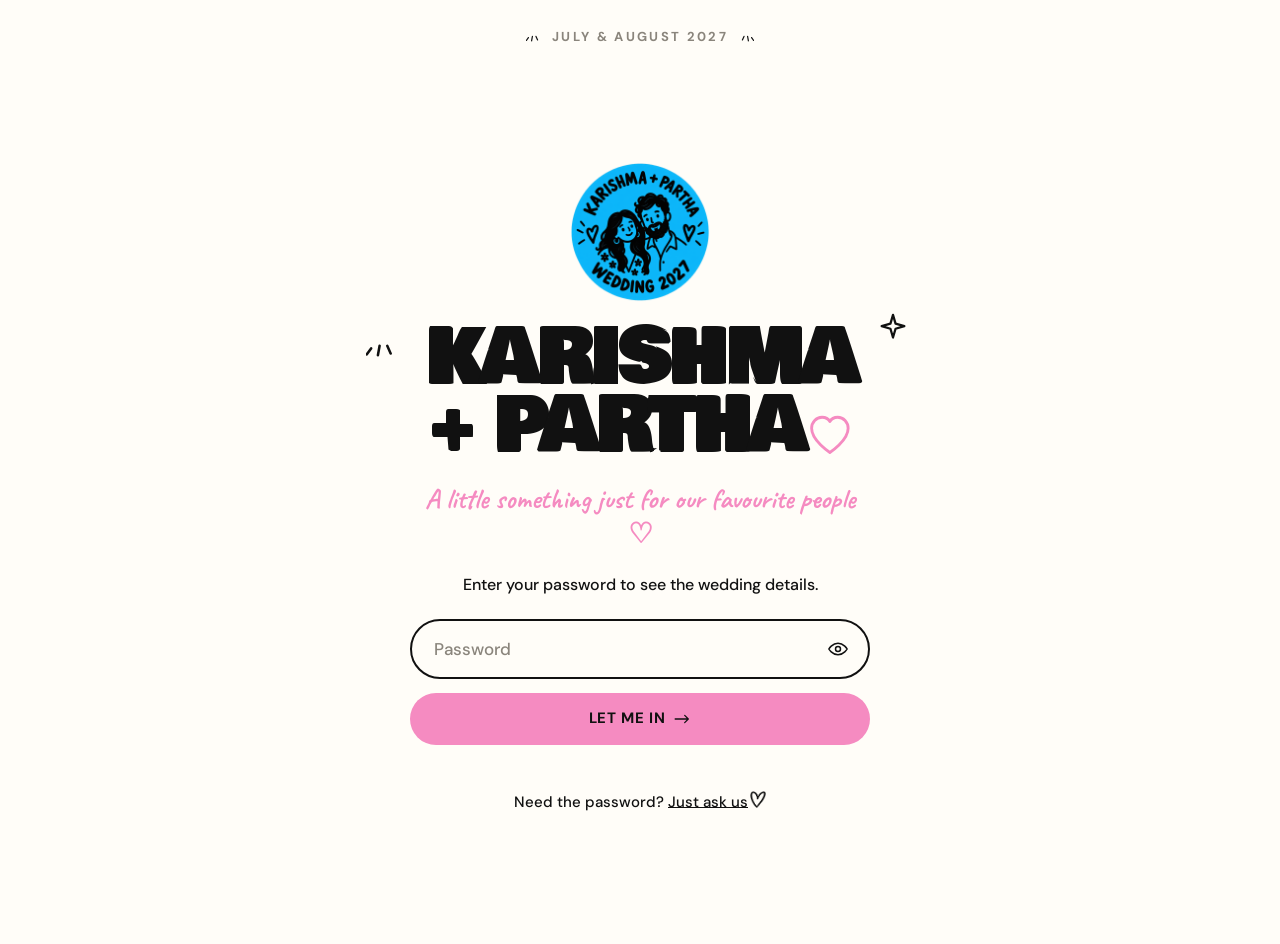
==== commit b061c187: "Redesign password gate to match the site's visual language Reuses the top-band date strip, plane-lin" ====
--- a/index.html
+++ b/index.html
@@ -26,42 +26,88 @@
 <link href="https://fonts.googleapis.com/css2?family=Bowlby+One&family=DM+Sans:opsz,wght@9..40,400;9..40,500;9..40,700&family=Caveat:wght@600;700&display=swap" rel="stylesheet">
 <link rel="stylesheet" href="styles.css?v=75">
 <style>
+  body { background: var(--cream); }
   .gate-wrap {
     min-height: 100dvh;
     display: flex;
     align-items: center;
     justify-content: center;
-    padding: 32px var(--side);
-  }
-  .gate-card {
-    width: 100%;
-    max-width: 420px;
-    text-align: center;
-  }
-  .gate-badge { width: 96px; height: auto; margin: 0 auto 18px; display: block; }
-  .gate-title { font: 700 44px/1.05 var(--font-display); letter-spacing: .01em; margin: 0 0 10px; }
-  @media (min-width: 960px) { .gate-title { font-size: 54px; } }
-  .gate-note { font-family: var(--font-hand); font-weight: 700; font-size: 24px; color: var(--pink); margin: 0 0 28px; }
-  .gate-form { display: flex; flex-direction: column; gap: 12px; }
+    padding: 0 var(--side) 40px;
+  }
+  .gate-card { width: 100%; max-width: 460px; text-align: center; }
+
+  .top-band { justify-content: center; align-items: center; gap: 10px; padding-top: 28px; }
+  .top-band svg { color: var(--ink); flex: none; }
+  .top-band svg.gate-dash--flip { transform: scaleX(-1); }
+
+  .gate-badge { width: 120px; height: auto; margin: 22px auto 20px; display: block; }
+  @media (min-width: 960px) { .gate-badge { width: 148px; } }
+
+  .gate-title-wrap { position: relative; display: inline-block; }
+  .gate-dash--title { position: absolute; top: -6px; left: -34px; color: var(--ink); }
+  @media (min-width: 960px) { .gate-dash--title { top: 2px; left: -44px; width: 34px; height: 34px; } }
+  .gate-star { position: absolute; top: -18px; right: -30px; }
+  @media (min-width: 960px) { .gate-star { top: -14px; right: -40px; width: 34px; height: 34px; } }
+
+  .gate-title {
+    margin: 0;
+    font-family: var(--font-display);
+    text-transform: uppercase;
+    letter-spacing: -.03em;
+    line-height: .95;
+    font-size: clamp(40px, 10vw, 72px);
+    color: var(--ink);
+  }
+  .gate-heart { vertical-align: -.06em; margin-left: 6px; width: .58em; height: .58em; }
+
+  .gate-hand-note { margin: 18px 0 0; font-family: var(--font-hand); font-weight: 700; font-size: 26px; line-height: 1.25; color: var(--pink); }
+  @media (min-width: 960px) { .gate-hand-note { font-size: 28px; } }
+
+  .gate-instruction { margin: 22px 0 0; font: 500 16px/1.5 var(--font-body); color: var(--ink); }
+
+  .gate-redirecting { margin: 22px 0 0; font: 500 16px/1.4 var(--font-body); color: var(--muted); }
+
+  .gate-form { display: flex; flex-direction: column; gap: 14px; margin-top: 22px; }
+  .gate-input-wrap { position: relative; }
   .gate-input {
     width: 100%;
     box-sizing: border-box;
     font: 500 17px/1 var(--font-body);
-    padding: 16px 18px;
+    padding: 17px 52px 17px 22px;
     border: 2px solid var(--ink);
     border-radius: 999px;
     background: var(--cream);
-    text-align: center;
+    color: var(--ink);
     outline: none;
   }
+  .gate-input::placeholder { color: var(--muted); }
   .gate-input:focus { border-color: var(--pink); }
+  .gate-eye {
+    position: absolute;
+    top: 50%;
+    right: 18px;
+    transform: translateY(-50%);
+    background: none;
+    border: 0;
+    padding: 4px;
+    margin: 0;
+    color: var(--ink);
+    cursor: pointer;
+    line-height: 0;
+  }
+  .gate-eye.is-active { color: var(--pink); }
+
   .gate-submit {
     width: 100%;
     box-sizing: border-box;
+    display: flex;
+    align-items: center;
+    justify-content: center;
+    gap: 8px;
     font: 700 15px/1 var(--font-body);
     letter-spacing: .04em;
     text-transform: uppercase;
-    padding: 16px 18px;
+    padding: 17px 18px;
     border: 0;
     border-radius: 999px;
     background: var(--pink);
@@ -70,46 +116,65 @@
     transition: transform .12s ease;
   }
   .gate-submit:hover { transform: scale(1.02); }
-  .gate-error {
-    font: 500 14px/1.4 var(--font-body);
-    color: #c0335a;
-    min-height: 18px;
-    margin: 2px 0 0;
-  }
-  .gate-redirecting {
-    display: none;
-    font: 500 16px/1.4 var(--font-body);
-    color: var(--muted);
-  }
-  .gate-reset {
-    display: none;
-    margin-top: 18px;
-    font: 500 14px/1 var(--font-body);
-    color: var(--muted);
-    text-decoration: underline;
-    background: none;
-    border: 0;
-    cursor: pointer;
-    padding: 0;
-  }
+  .gate-submit .icon-arrow { flex: none; }
+
+  .gate-error { font: 500 14px/1.4 var(--font-body); color: #c0335a; min-height: 18px; margin: -4px 0 0; }
+
+  .gate-help { margin: 18px 0 0; font: 500 15px/1.4 var(--font-body); color: var(--ink); }
+  .gate-help a { color: var(--ink); }
+  .gate-help-heart { display: inline-block; width: 16px; height: auto; vertical-align: -2px; margin-left: 2px; }
+
+  .gate-reset { display: none; margin-top: 18px; font: 500 14px/1 var(--font-body); color: var(--muted); text-decoration: underline; background: none; border: 0; cursor: pointer; padding: 0; }
+
   [hidden] { display: none !important; }
 </style>
 </head>
-<body style="background:var(--cream)">
+<body>
+
+<!-- reusable icon sprite -->
+<svg style="position:absolute;width:0;height:0;overflow:hidden" aria-hidden="true">
+  <symbol id="icon-arrow" viewBox="0 0 100 100">
+    <path d="M12 50H84M65 30L85 50L65 70" fill="none" stroke="currentColor" stroke-width="7" stroke-linecap="round" stroke-linejoin="round"/>
+  </symbol>
+  <symbol id="icon-plane-lines" viewBox="0 0 40 40">
+    <path d="M6 24L1 31M16 21L14 32M25 21L29 30" fill="none" stroke="currentColor" stroke-width="3" stroke-linecap="round"/>
+  </symbol>
+</svg>
+
+<div class="top-band">
+  <svg class="gate-dash" width="16" height="16" aria-hidden="true"><use href="#icon-plane-lines"/></svg>
+  JULY &amp; AUGUST 2027
+  <svg class="gate-dash gate-dash--flip" width="16" height="16" aria-hidden="true"><use href="#icon-plane-lines"/></svg>
+</div>
 
 <div class="gate-wrap">
   <div class="gate-card">
     <img class="gate-badge" src="icons/couple-badge.png" alt="Karishma + Partha Wedding 2027">
-    <h1 class="gate-title">Karishma + Partha</h1>
-    <p class="gate-note">Enter your password to see your wedding details ♥</p>
-
-    <p class="gate-redirecting" id="gate-redirecting">Taking you there now…</p>
+
+    <div class="gate-title-wrap">
+      <svg class="gate-dash gate-dash--title" width="28" height="28" aria-hidden="true"><use href="#icon-plane-lines"/></svg>
+      <svg class="gate-star" width="28" height="28" viewBox="0 0 24 24" aria-hidden="true"><path d="M12 2l1.8 6.2L20 10l-6.2 1.8L12 18l-1.8-6.2L4 10l6.2-1.8L12 2Z" fill="none" stroke="var(--ink)" stroke-width="1.6" stroke-linejoin="round"/></svg>
+      <h1 class="gate-title">Karishma + Partha<svg class="gate-heart" width="30" height="30" viewBox="0 0 32 29" aria-hidden="true"><path d="M16 28S2 19 2 9.5C2 4.8 5.6 1 10 1c2.6 0 4.9 1.3 6 3.3C17.1 2.3 19.4 1 22 1c4.4 0 8 3.8 8 8.5C30 19 16 28 16 28Z" fill="none" stroke="#F58BC1" stroke-width="2.2" stroke-linejoin="round"/></svg></h1>
+    </div>
+
+    <p class="gate-hand-note">A little something just for our favourite people ♡</p>
+
+    <p class="gate-instruction">Enter your password to see the wedding details.</p>
+
+    <p class="gate-redirecting" id="gate-redirecting" hidden>Taking you there now…</p>
 
     <form class="gate-form" id="gate-form">
-      <input class="gate-input" id="gate-password" type="password" autocomplete="off" placeholder="Password" aria-label="Password">
-      <button class="gate-submit" type="submit">Enter</button>
+      <div class="gate-input-wrap">
+        <input class="gate-input" id="gate-password" type="password" autocomplete="off" placeholder="Password" aria-label="Password">
+        <button class="gate-eye" id="gate-eye" type="button" aria-label="Show password">
+          <svg width="20" height="20" viewBox="0 0 24 24" aria-hidden="true"><path d="M1 12s4-7 11-7 11 7 11 7-4 7-11 7-11-7-11-7Z" fill="none" stroke="currentColor" stroke-width="1.8"/><circle cx="12" cy="12" r="3" fill="none" stroke="currentColor" stroke-width="1.8"/></svg>
+        </button>
+      </div>
+      <button class="gate-submit" type="submit">Let me in <svg class="icon-arrow" width="18" height="18" aria-hidden="true"><use href="#icon-arrow"/></svg></button>
       <p class="gate-error" id="gate-error"></p>
     </form>
+
+    <p class="gate-help">Need the password? <a href="mailto:karishma.partha2020@gmail.com">Just ask us</a><img class="gate-help-heart" src="icons/heart.png" alt="" aria-hidden="true"></p>
 
     <button class="gate-reset" id="gate-reset" type="button">Not you? Enter a different password</button>
   </div>
@@ -129,6 +194,14 @@
   var error = document.getElementById("gate-error");
   var resetBtn = document.getElementById("gate-reset");
   var redirecting = document.getElementById("gate-redirecting");
+  var eyeBtn = document.getElementById("gate-eye");
+
+  eyeBtn.addEventListener("click", function () {
+    var showing = input.type === "text";
+    input.type = showing ? "password" : "text";
+    eyeBtn.classList.toggle("is-active", !showing);
+    eyeBtn.setAttribute("aria-label", showing ? "Show password" : "Hide password");
+  });
 
   function sha256Hex(text) {
     var enc = new TextEncoder().encode(text);
@@ -140,7 +213,7 @@
   }
 
   function goTo(dest) {
-    redirecting.style.display = "block";
+    redirecting.hidden = false;
     form.hidden = true;
     resetBtn.style.display = "none";
     window.location.href = dest;
@@ -157,7 +230,7 @@
 
   resetBtn.addEventListener("click", function () {
     try { localStorage.removeItem(STORAGE_KEY); } catch (e) {}
-    redirecting.style.display = "none";
+    redirecting.hidden = true;
     form.hidden = false;
     resetBtn.style.display = "none";
     error.textContent = "";
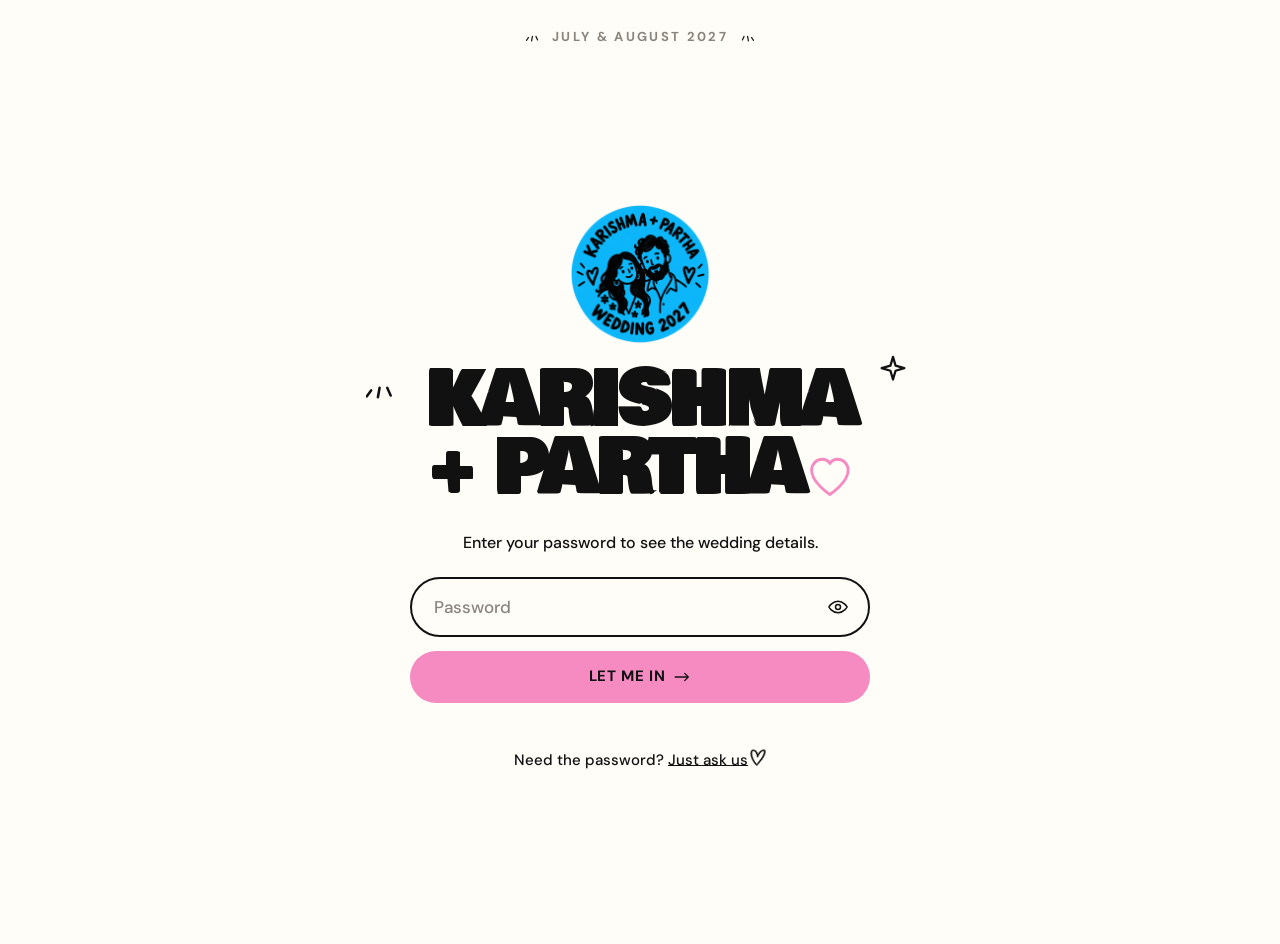
==== commit 54798b39: "Remove hand-note text from password gate Co-Authored-By: Claude Sonnet 5 <noreply@anthropic.com> Cla" ====
--- a/index.html
+++ b/index.html
@@ -60,10 +60,7 @@
   }
   .gate-heart { vertical-align: -.06em; margin-left: 6px; width: .58em; height: .58em; }
 
-  .gate-hand-note { margin: 18px 0 0; font-family: var(--font-hand); font-weight: 700; font-size: 26px; line-height: 1.25; color: var(--pink); }
-  @media (min-width: 960px) { .gate-hand-note { font-size: 28px; } }
-
-  .gate-instruction { margin: 22px 0 0; font: 500 16px/1.5 var(--font-body); color: var(--ink); }
+  .gate-instruction { margin: 26px 0 0; font: 500 16px/1.5 var(--font-body); color: var(--ink); }
 
   .gate-redirecting { margin: 22px 0 0; font: 500 16px/1.4 var(--font-body); color: var(--muted); }
 
@@ -156,8 +153,6 @@
       <svg class="gate-star" width="28" height="28" viewBox="0 0 24 24" aria-hidden="true"><path d="M12 2l1.8 6.2L20 10l-6.2 1.8L12 18l-1.8-6.2L4 10l6.2-1.8L12 2Z" fill="none" stroke="var(--ink)" stroke-width="1.6" stroke-linejoin="round"/></svg>
       <h1 class="gate-title">Karishma + Partha<svg class="gate-heart" width="30" height="30" viewBox="0 0 32 29" aria-hidden="true"><path d="M16 28S2 19 2 9.5C2 4.8 5.6 1 10 1c2.6 0 4.9 1.3 6 3.3C17.1 2.3 19.4 1 22 1c4.4 0 8 3.8 8 8.5C30 19 16 28 16 28Z" fill="none" stroke="#F58BC1" stroke-width="2.2" stroke-linejoin="round"/></svg></h1>
     </div>
-
-    <p class="gate-hand-note">A little something just for our favourite people ♡</p>
 
     <p class="gate-instruction">Enter your password to see the wedding details.</p>
 
